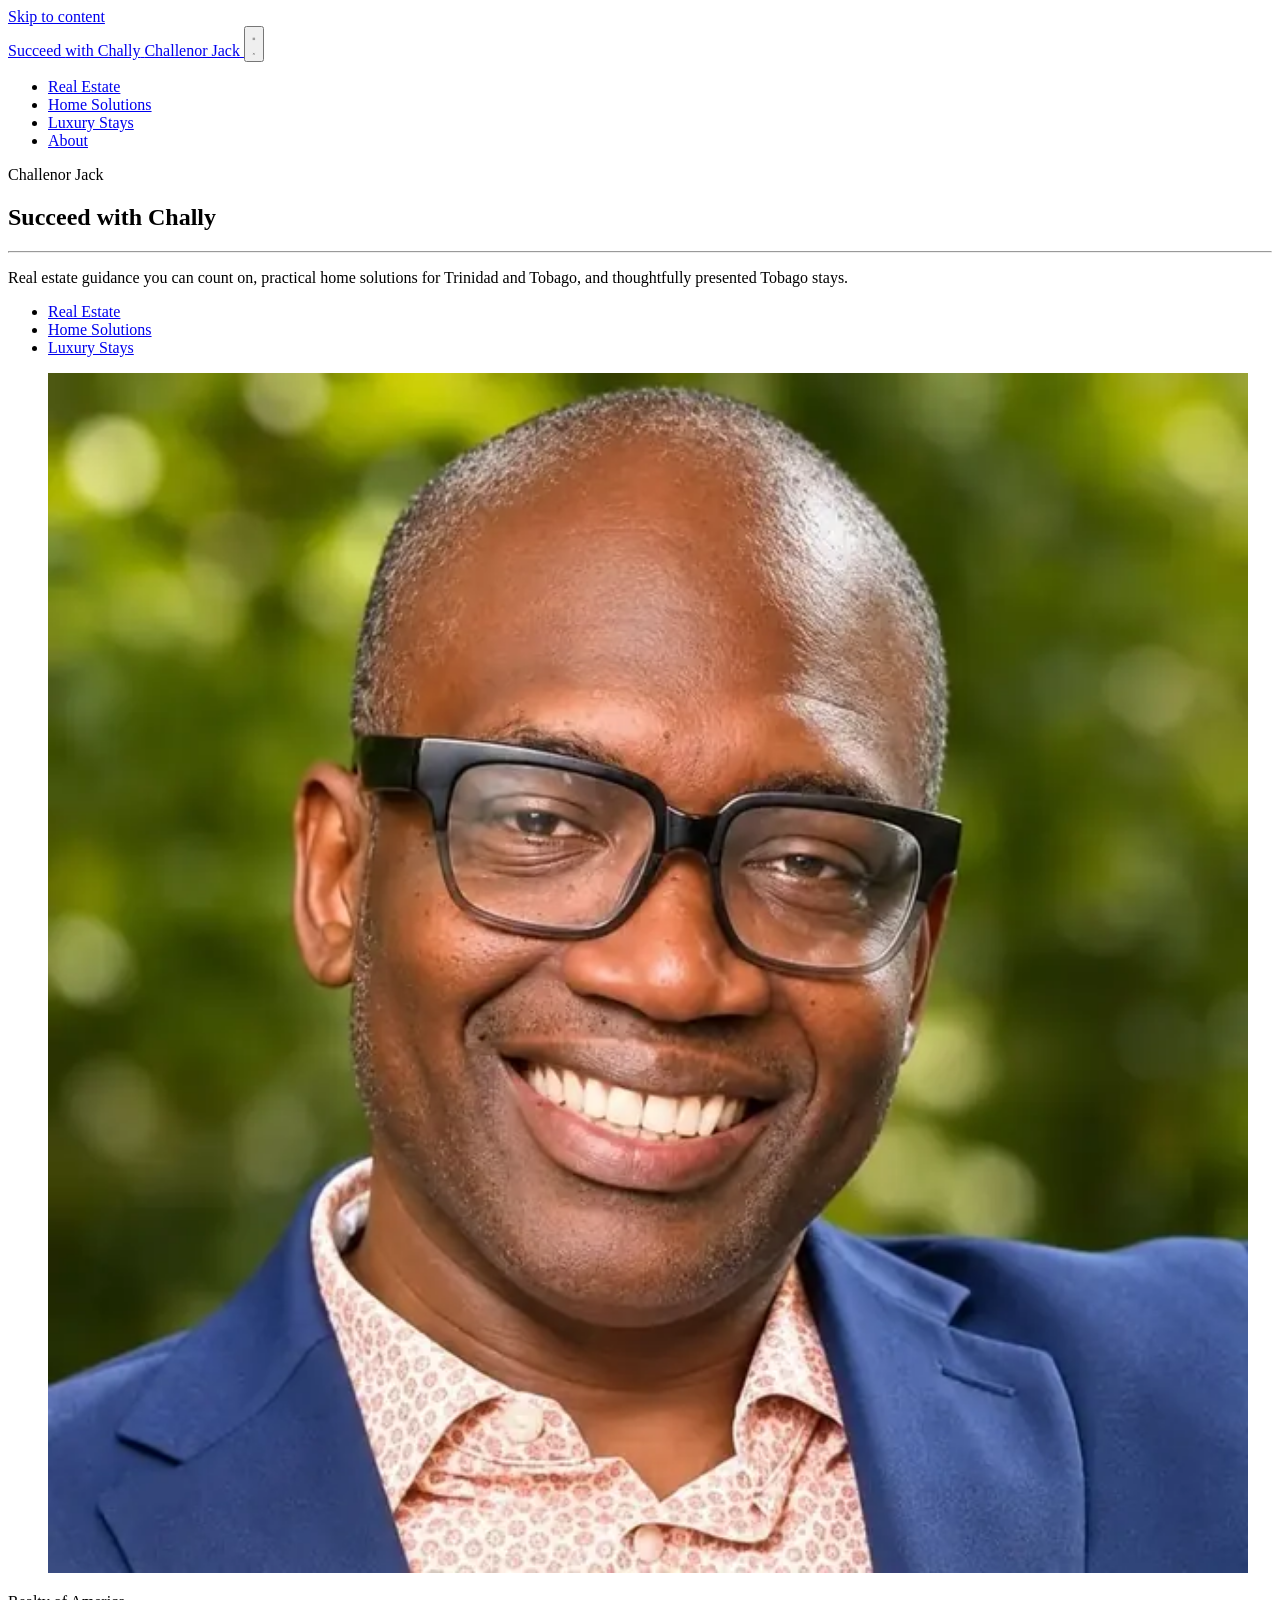
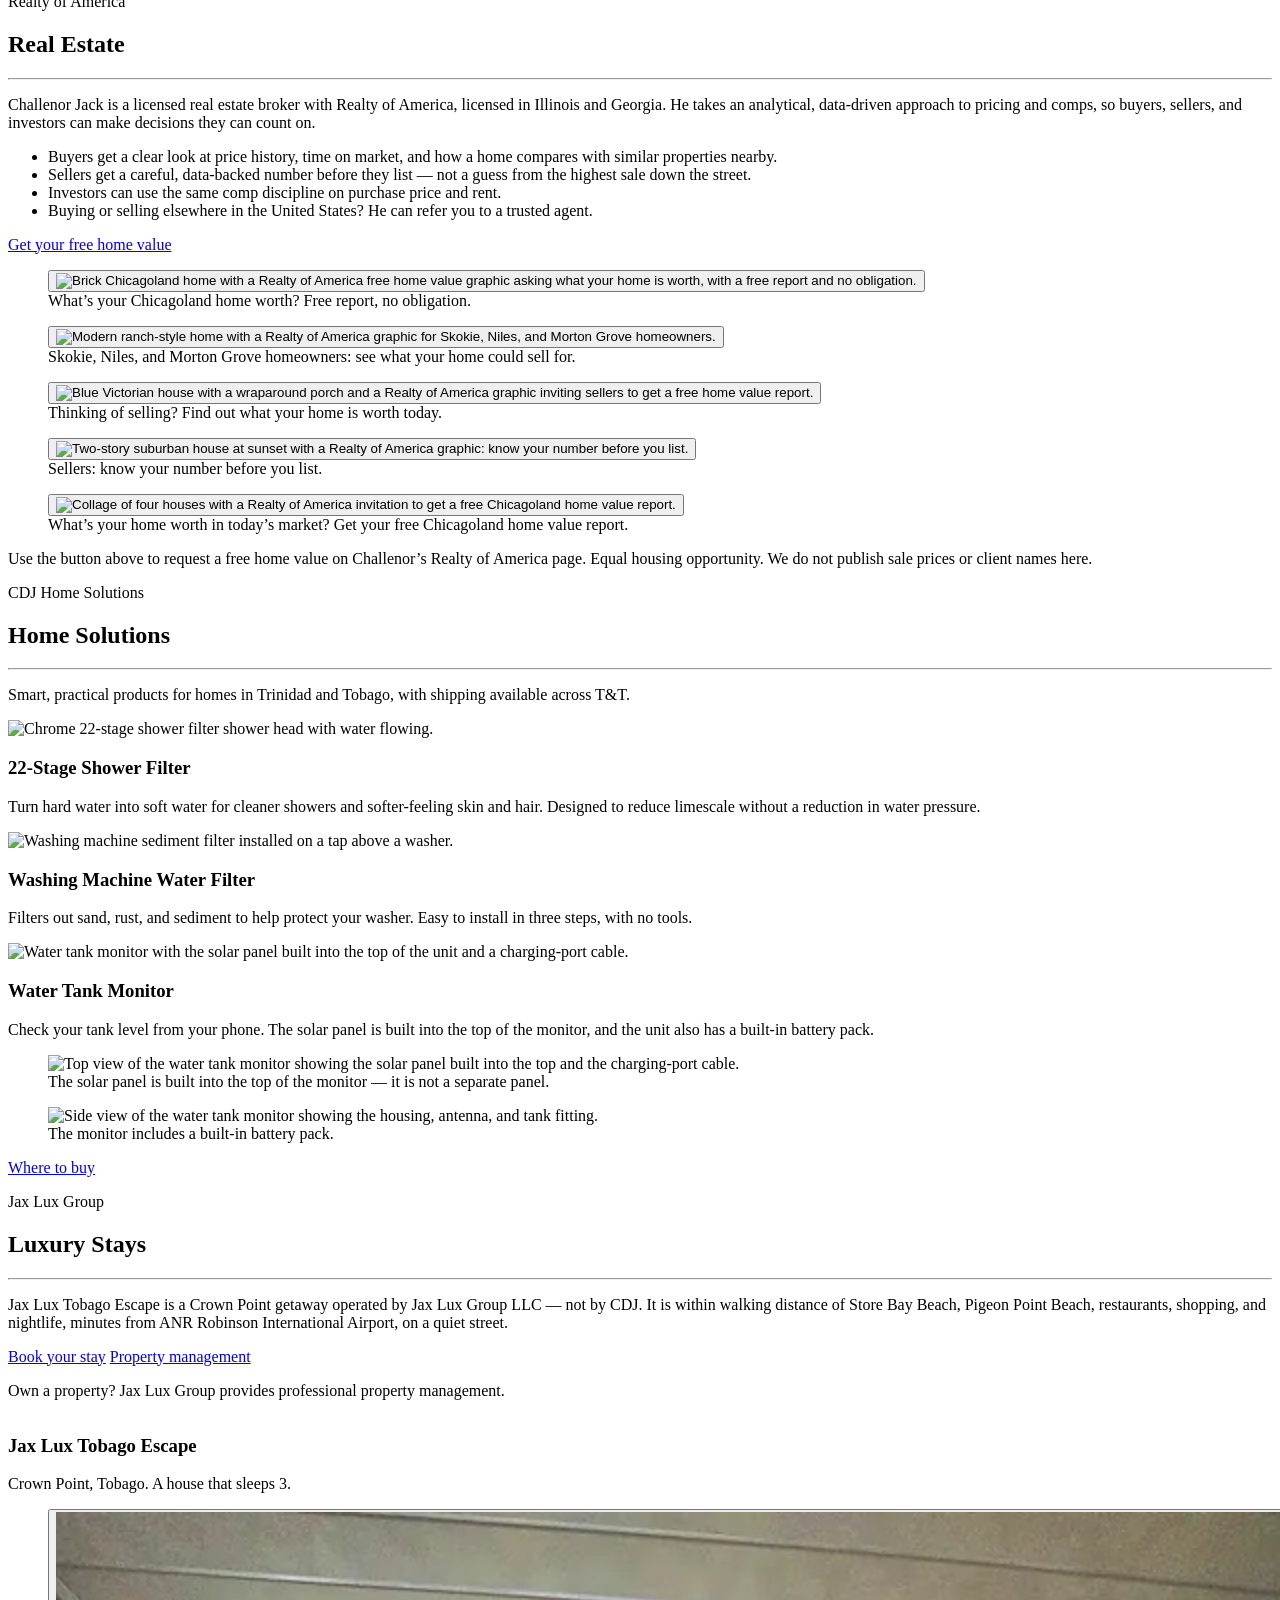
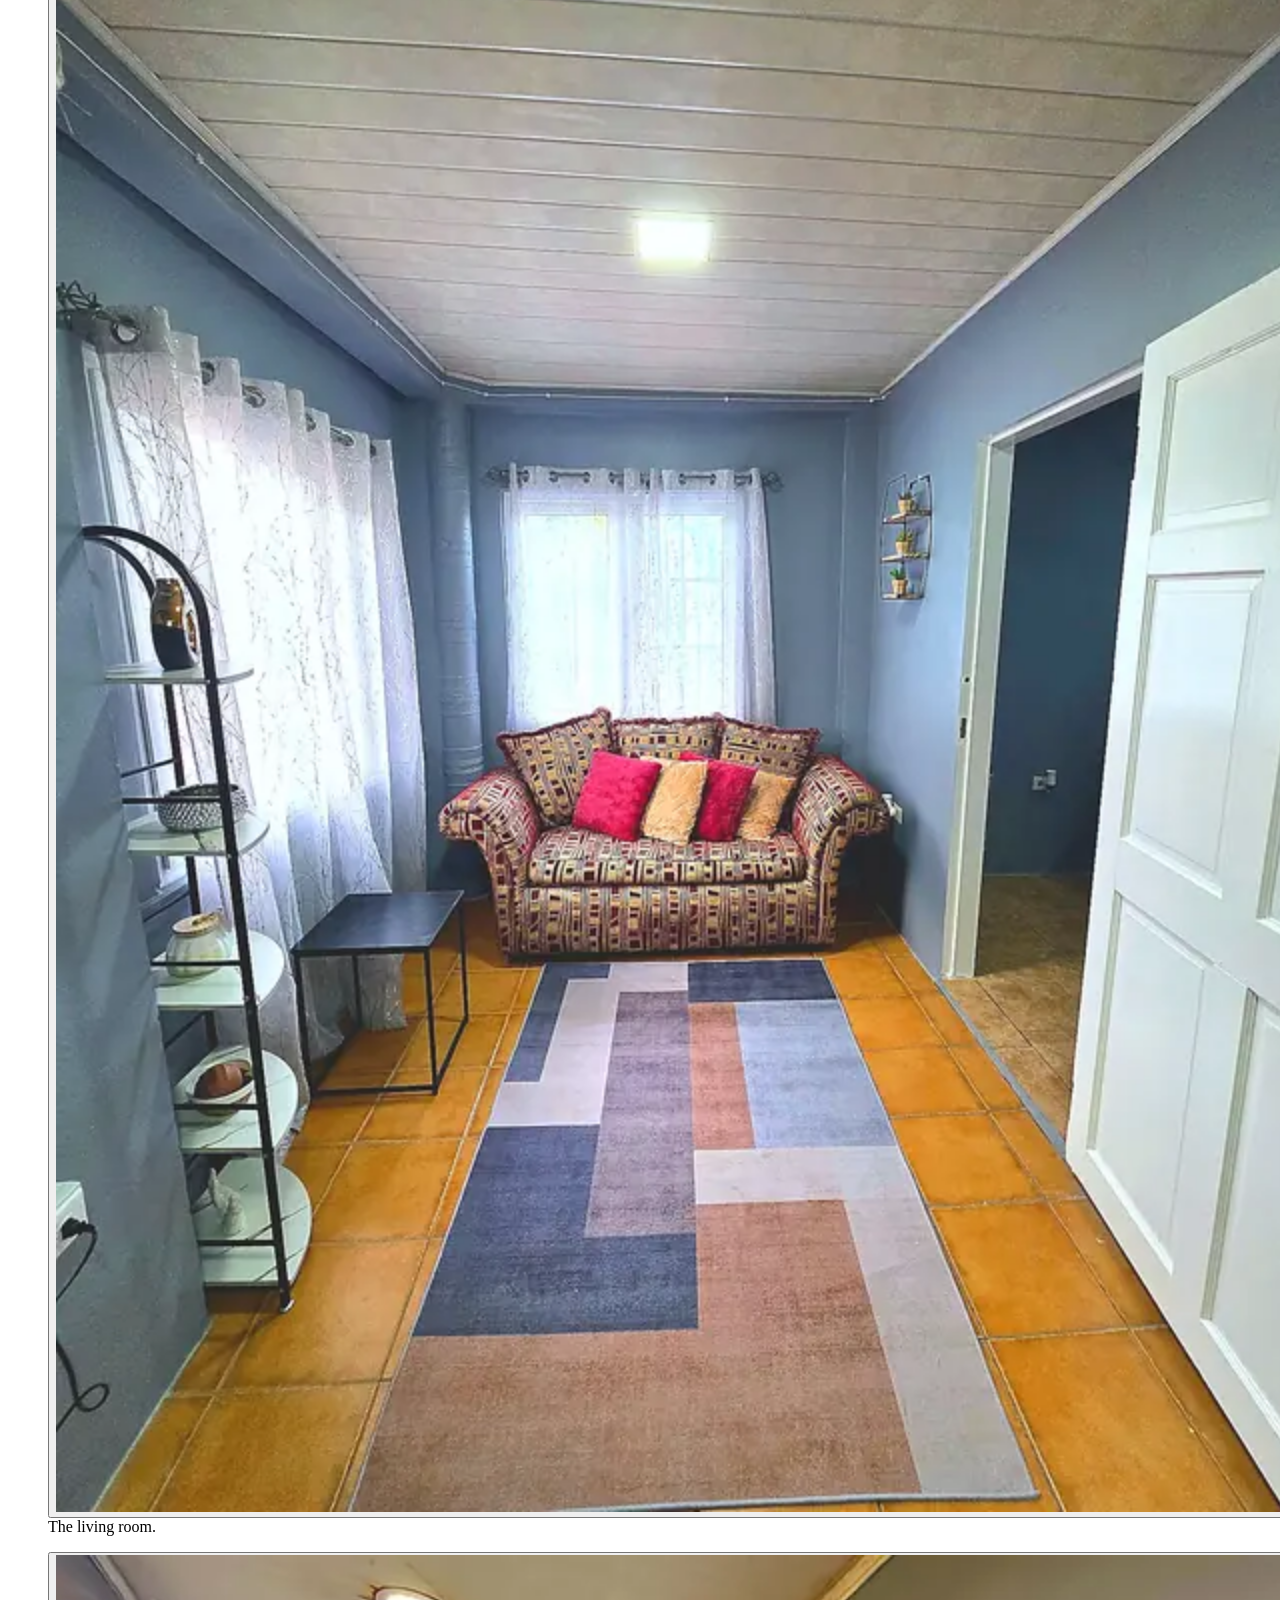
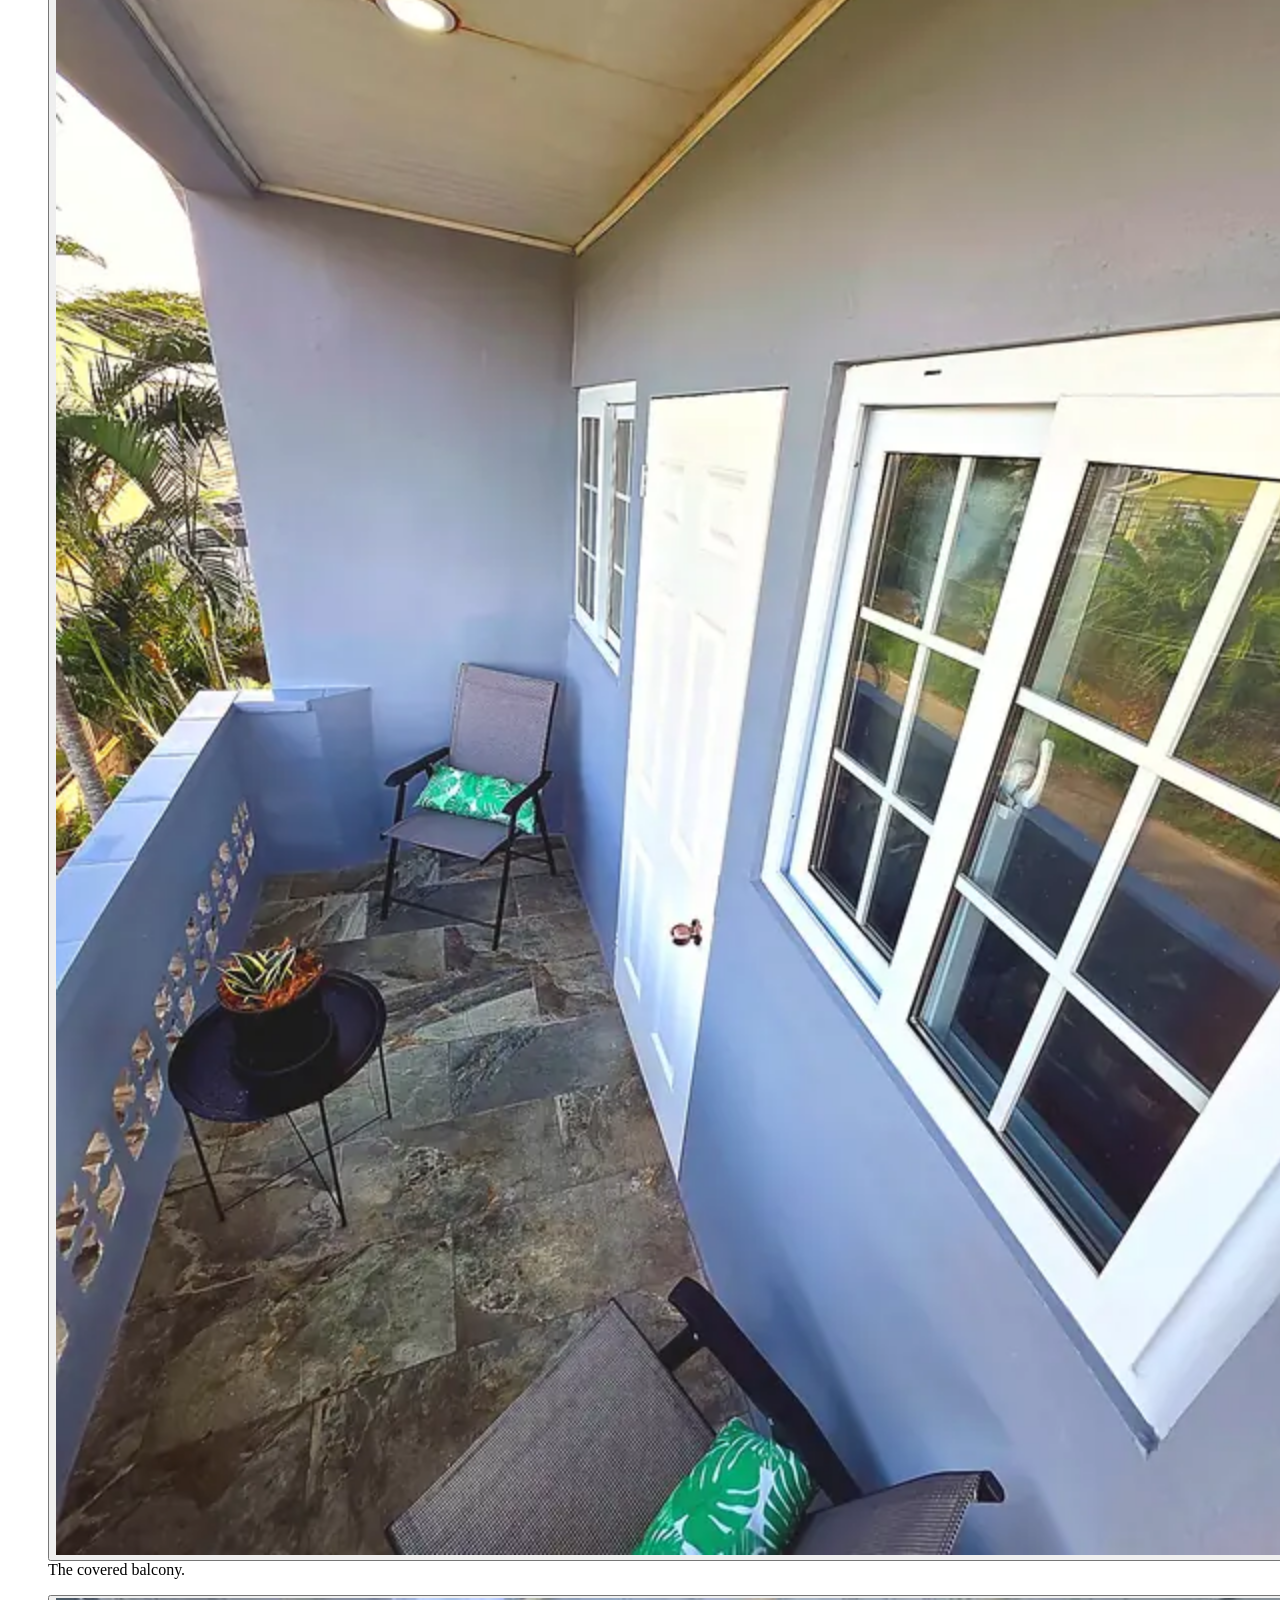
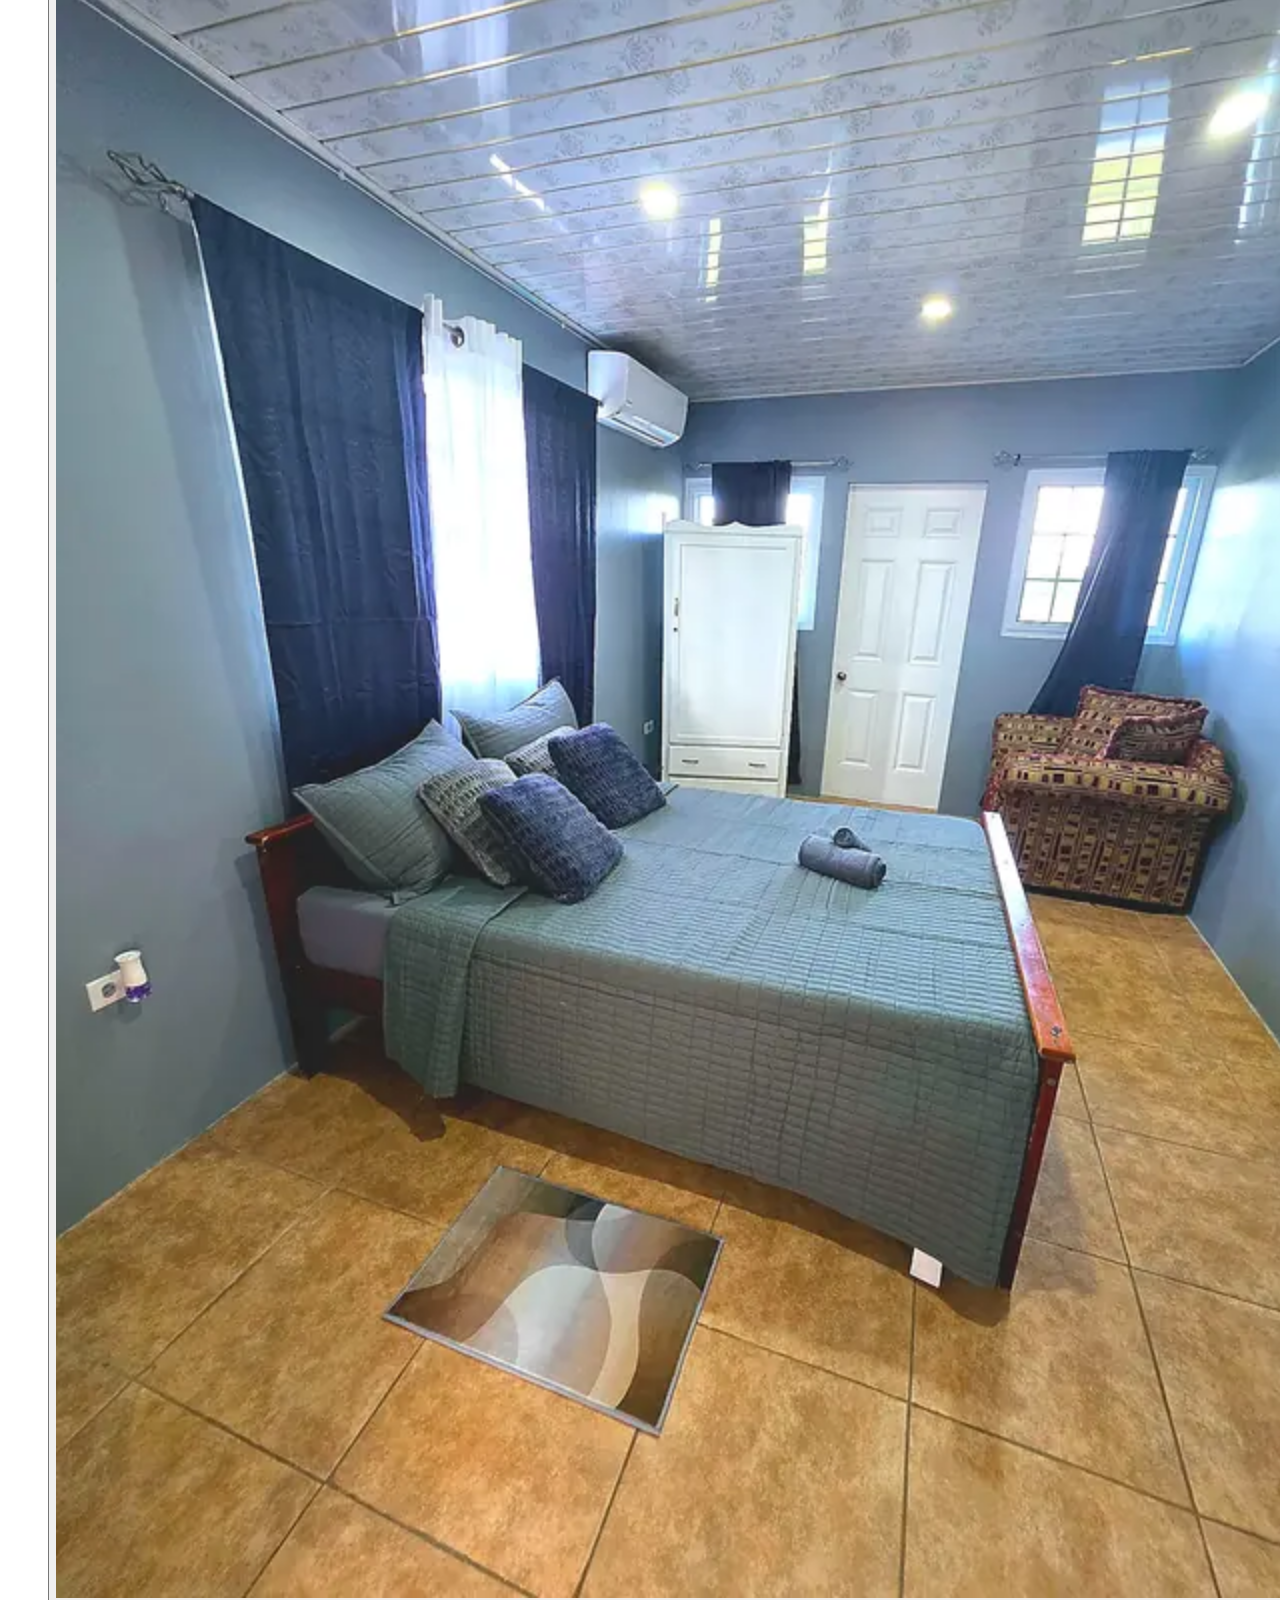
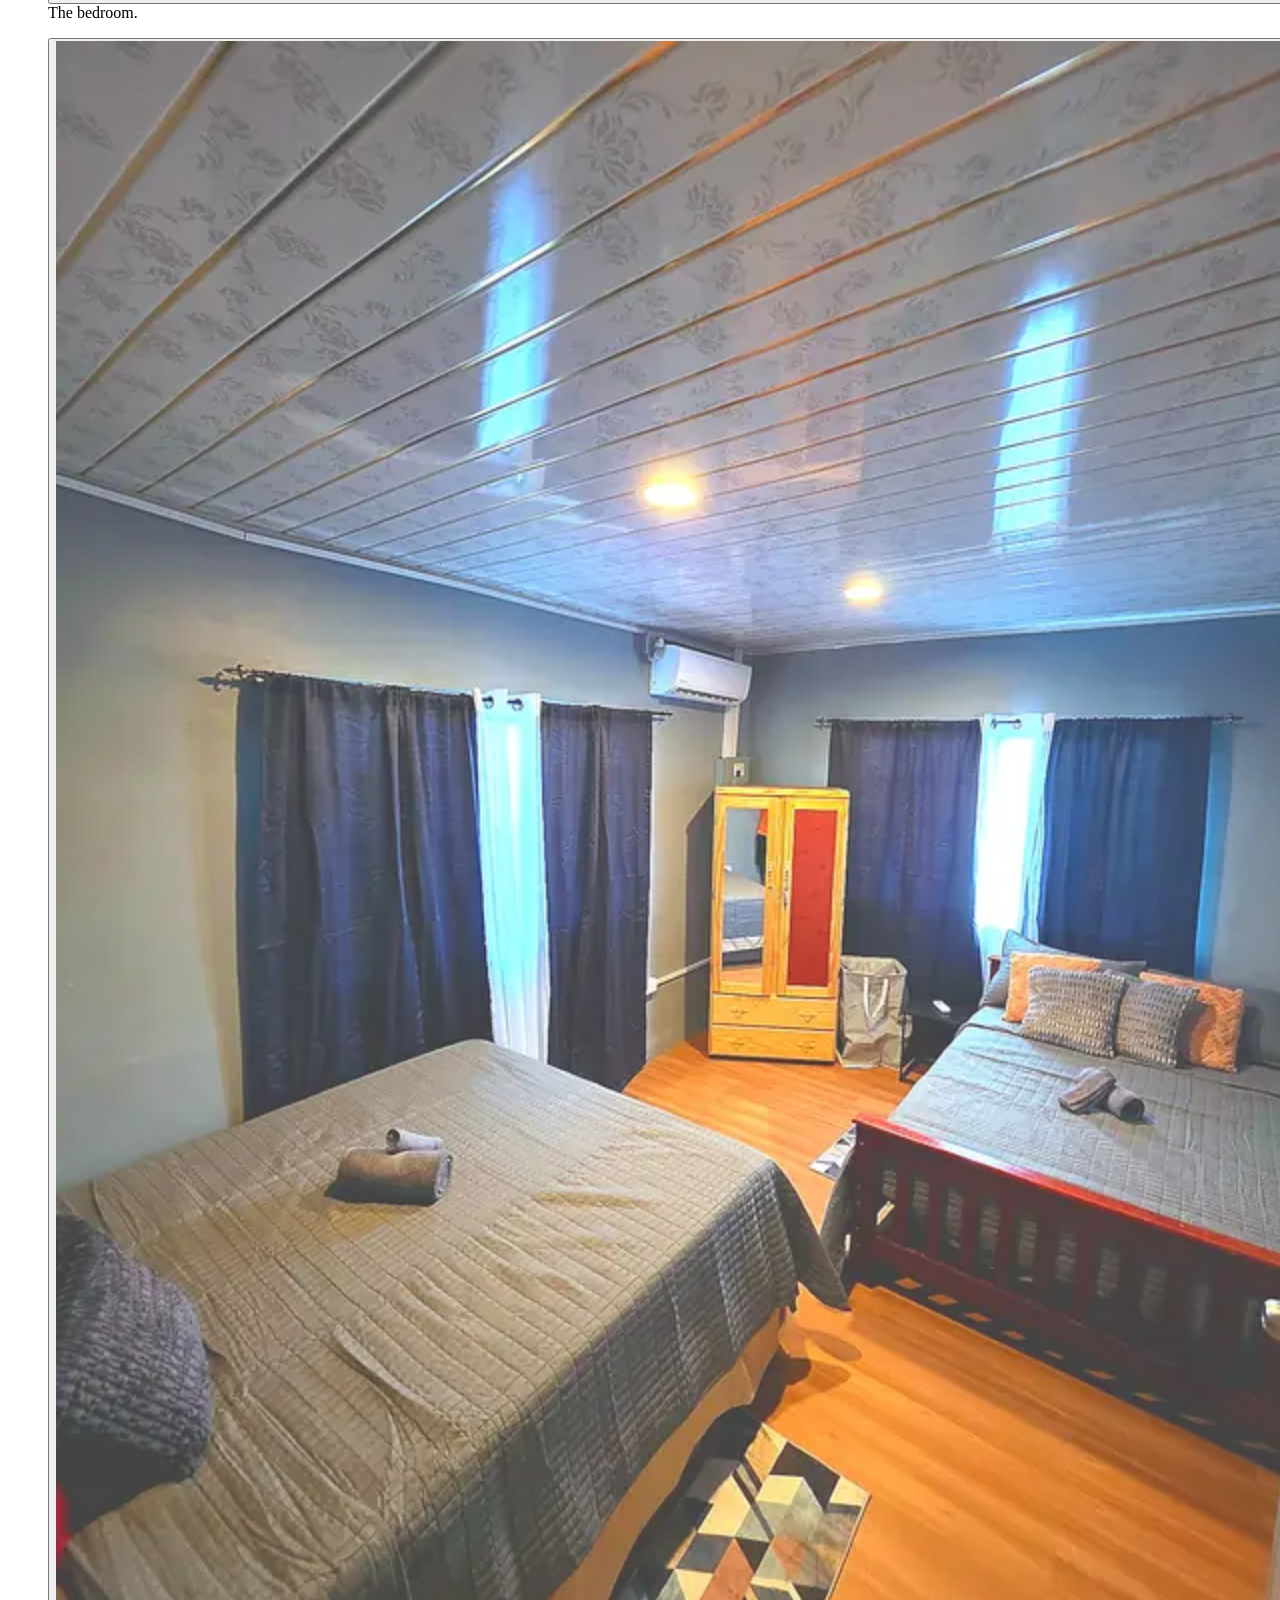
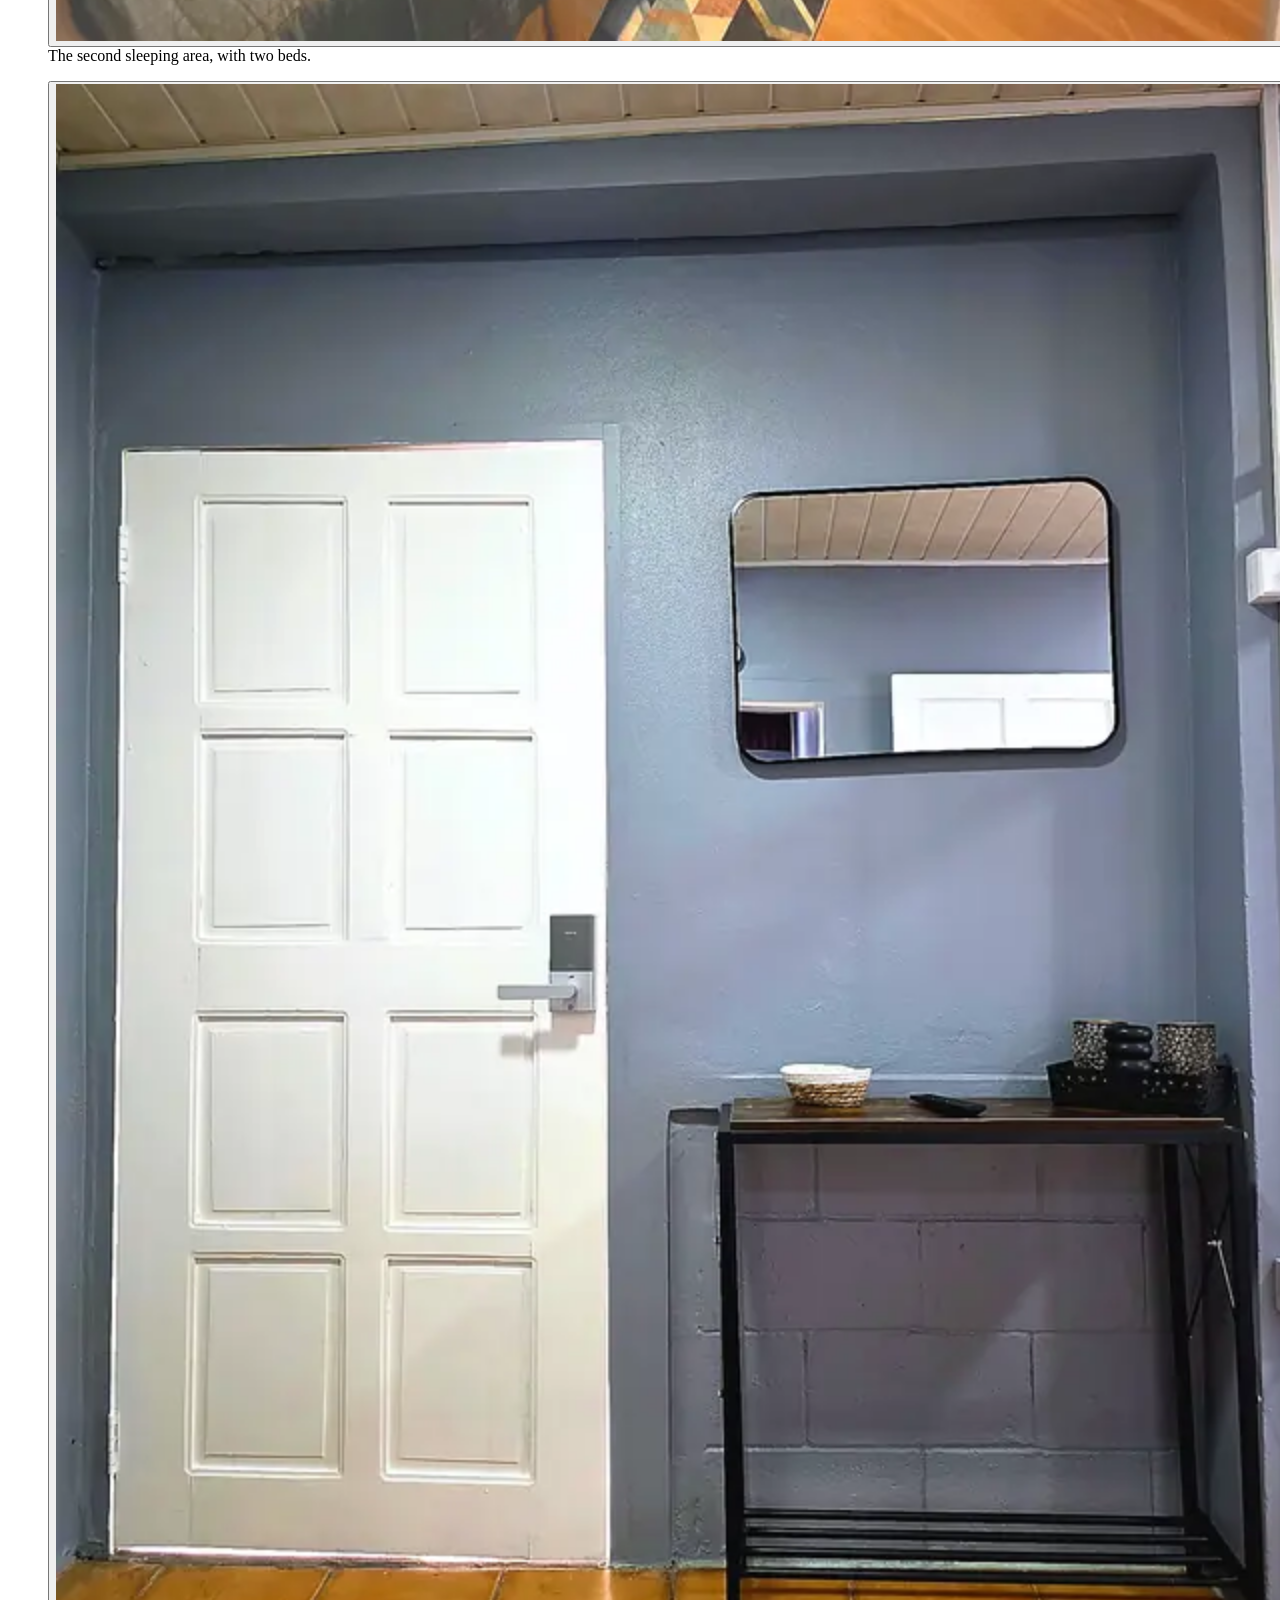
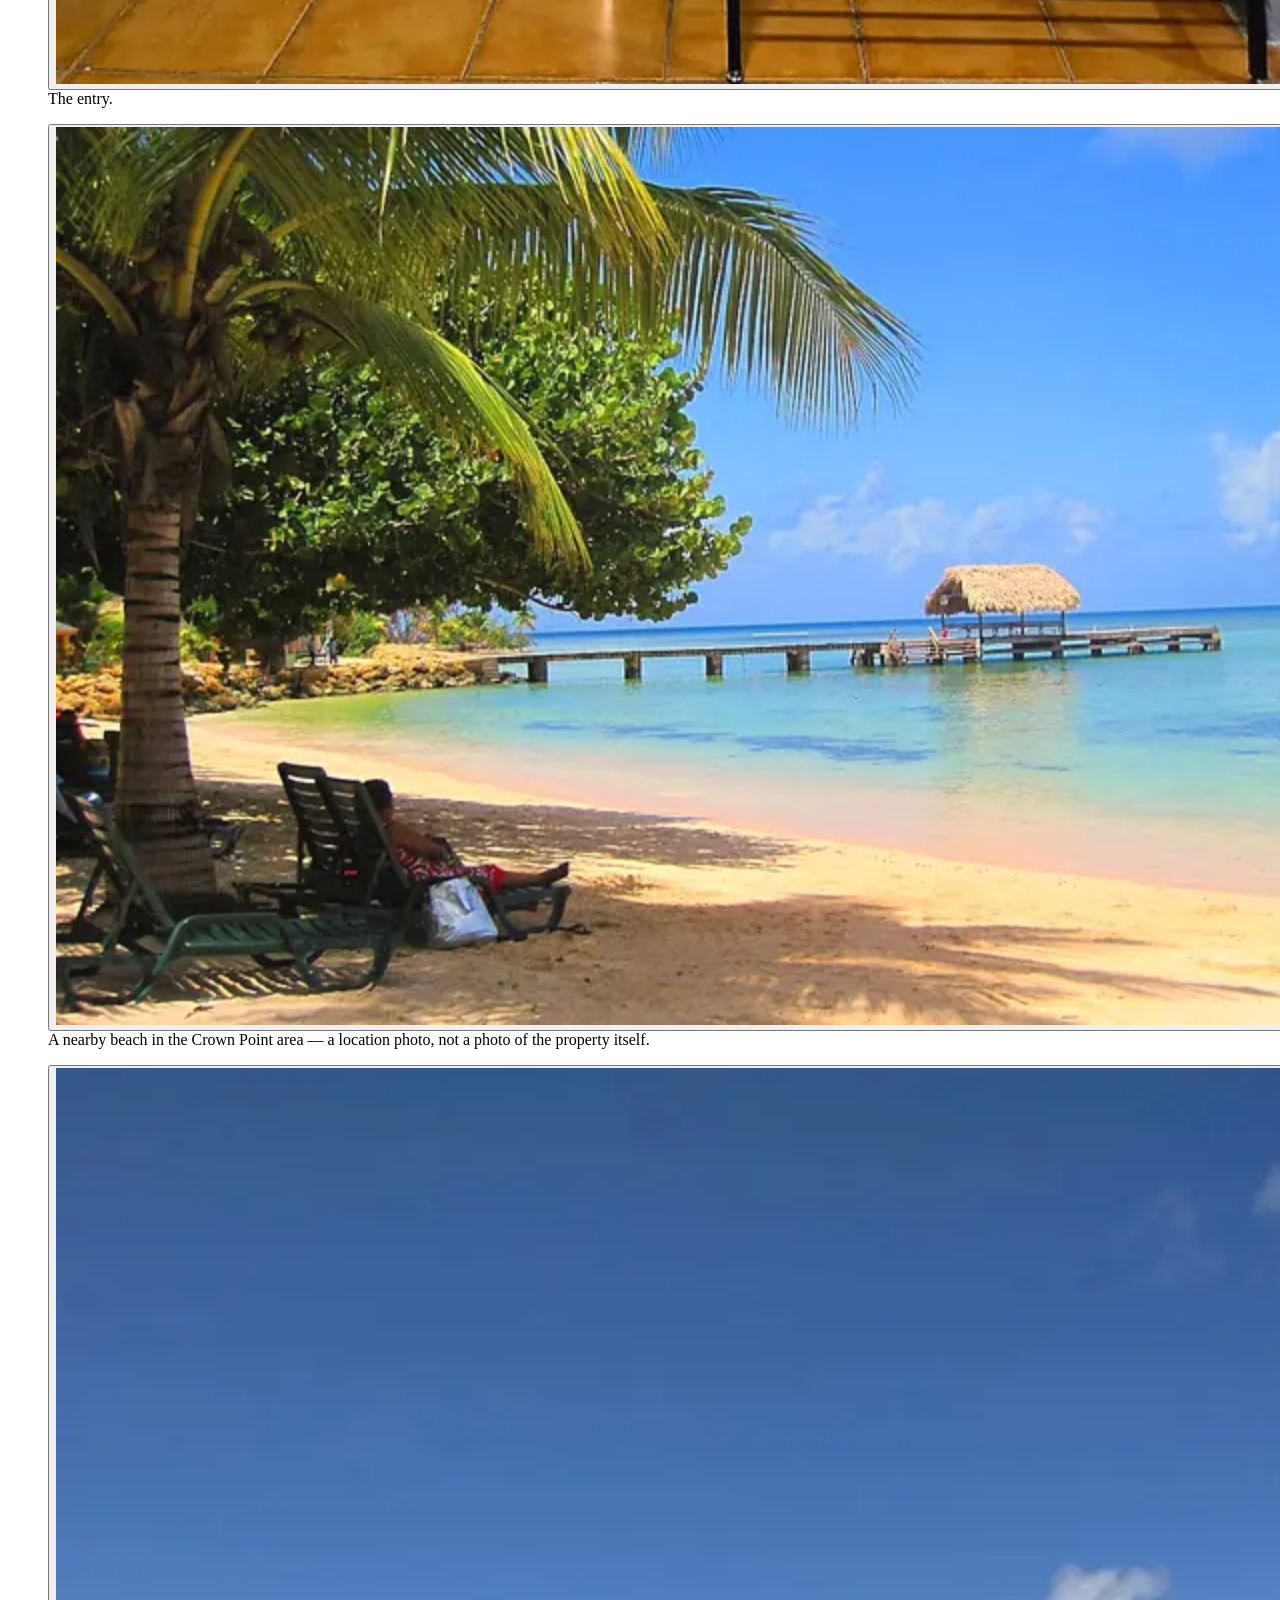
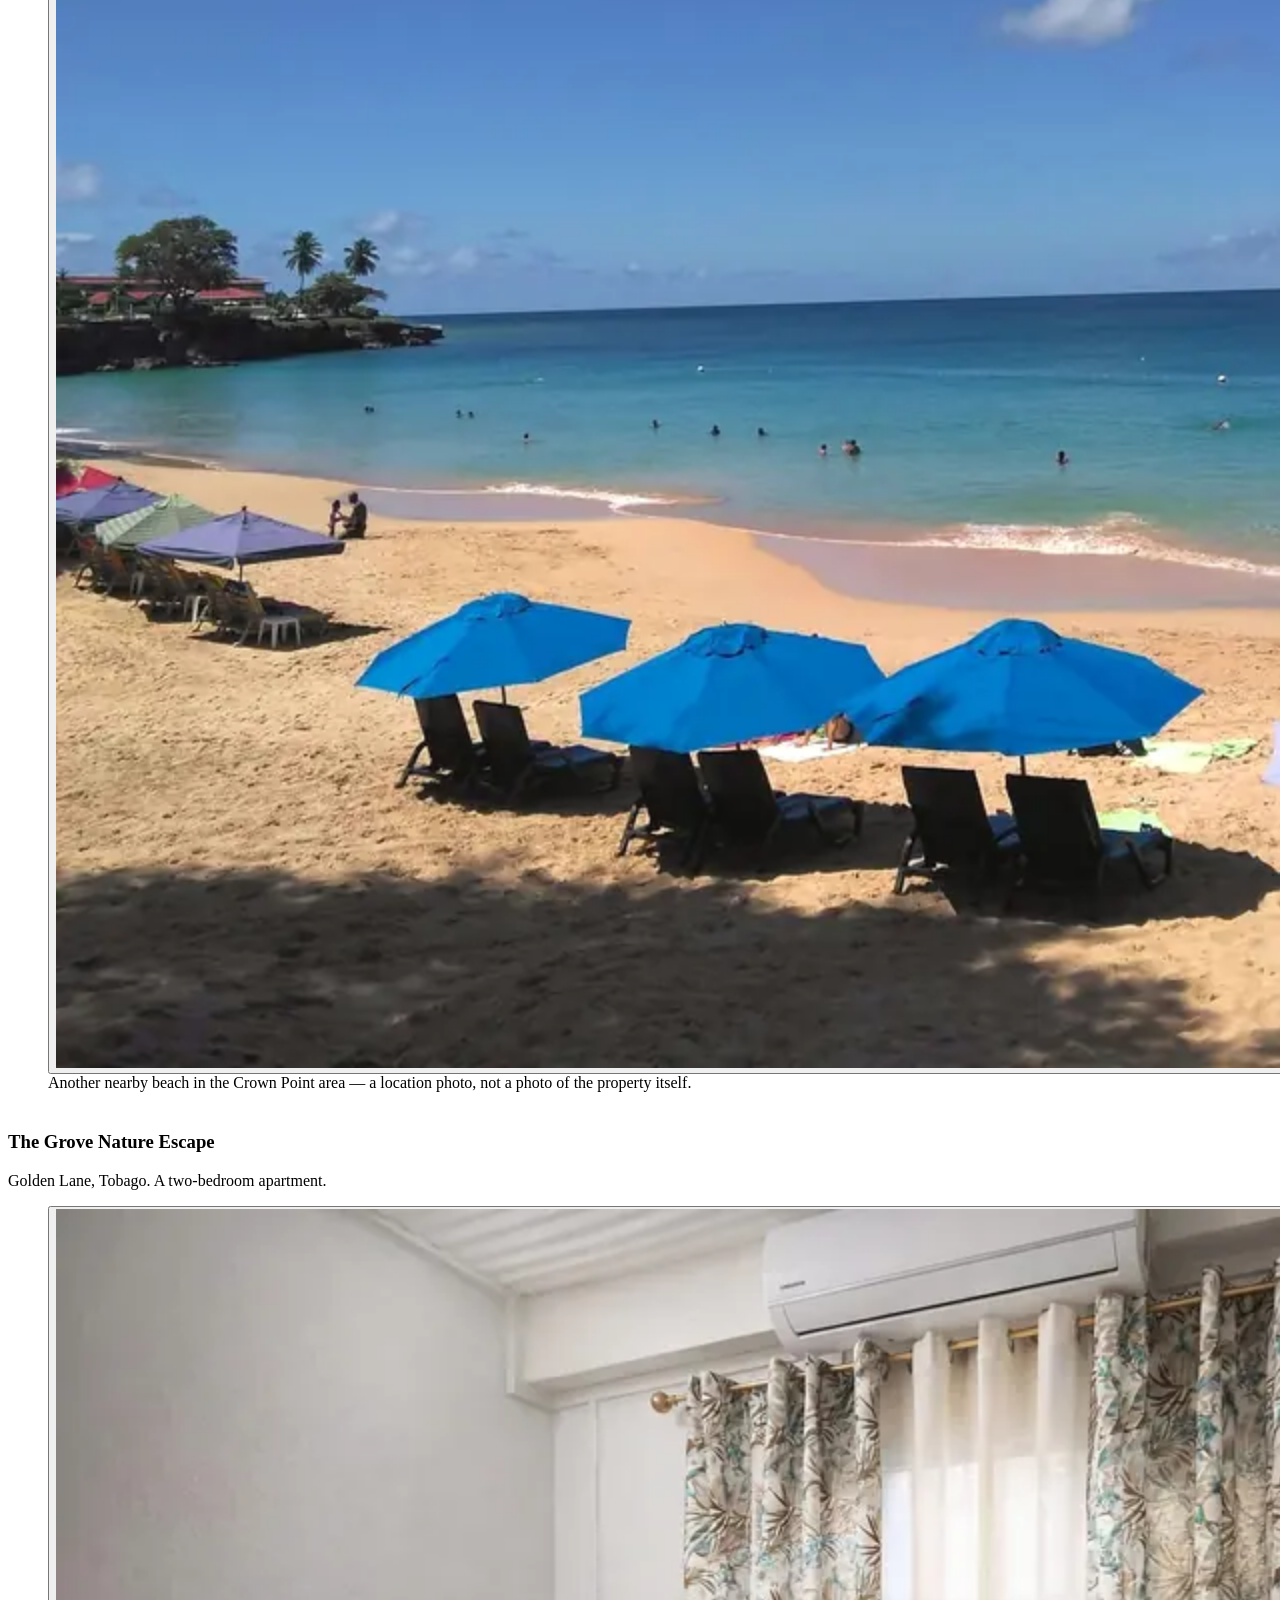
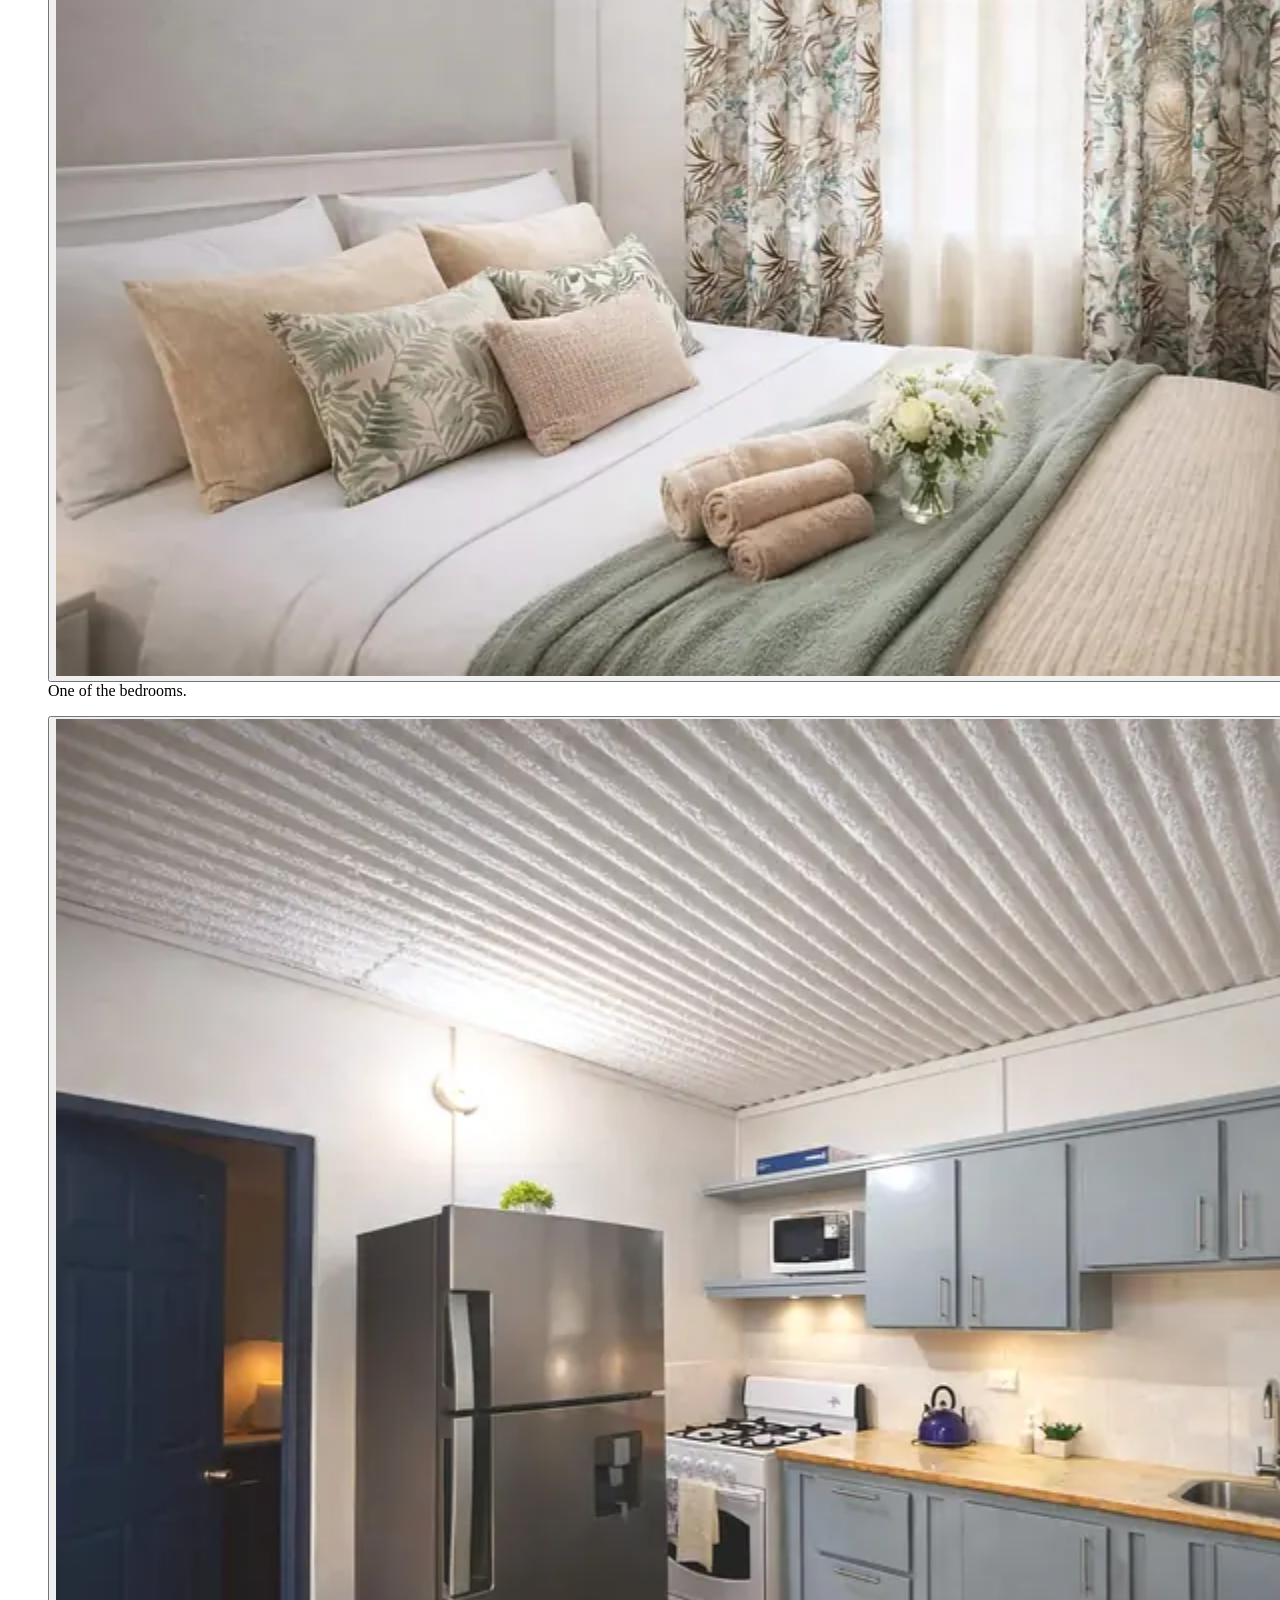
==== index.html @ 90f17922 "Add site files (part 4)" ====
<!DOCTYPE html>
<html lang="en">
<head>
  <meta charset="utf-8">
  <meta name="viewport" content="width=device-width, initial-scale=1">
  <title>Succeed with Chally | Challenor Jack</title>
  <meta name="description" content="Challenor Jack — licensed real estate broker in Illinois and Georgia with Realty of America, CDJ Home Solutions for Trinidad and Tobago, and luxury Tobago stays with Jax Lux Group.">
  <meta name="theme-color" content="#FBF7F0">
  <link rel="canonical" href="https://chally25.github.io/succeedwithchally-site/">
  <link rel="icon" href="favicon.svg" type="image/svg+xml">
  <link rel="icon" href="favicon-32.png" type="image/png" sizes="32x32">
  <link rel="apple-touch-icon" href="apple-touch-icon.png">
  <meta property="og:type" content="website">
  <meta property="og:site_name" content="Succeed with Chally">
  <meta property="og:title" content="Succeed with Chally | Challenor Jack">
  <meta property="og:description" content="Real estate guidance you can count on, practical home solutions for Trinidad and Tobago, and thoughtfully presented Tobago stays.">
  <meta property="og:url" content="https://chally25.github.io/succeedwithchally-site/">
  <meta property="og:image" content="https://chally25.github.io/succeedwithchally-site/og-image.jpg">
  <meta property="og:image:width" content="1200">
  <meta property="og:image:height" content="630">
  <meta name="twitter:card" content="summary_large_image">
  <meta name="twitter:title" content="Succeed with Chally | Challenor Jack">
  <meta name="twitter:description" content="Real estate, home solutions, and luxury stays with Challenor Jack.">
  <meta name="twitter:image" content="https://chally25.github.io/succeedwithchally-site/og-image.jpg">
  <link rel="preconnect" href="https://fonts.googleapis.com">
  <link rel="preconnect" href="https://fonts.gstatic.com" crossorigin>
  <link href="https://fonts.googleapis.com/css2?family=Fraunces:opsz,wght@9..144,500;9..144,600;9..144,700&amp;family=Source+Sans+3:ital,wght@0,400;0,600;0,700;1,400&amp;display=swap" rel="stylesheet">
  <link rel="stylesheet" href="styles.css">
</head>
<body>
  <a class="skip-link" href="#main">Skip to content</a>

  <header class="site-header">
    <div class="header-inner">
      <a class="logo" href="#top">
        <span class="logo-mark">Succeed <span>with Chally</span></span>
        <span class="logo-sub">Challenor Jack</span>
      </a>
      <button class="nav-toggle" type="button" aria-controls="site-nav" aria-expanded="false" aria-label="Open menu">
        <svg class="icon-open" viewBox="0 0 24 24" fill="none" stroke="currentColor" stroke-width="2" aria-hidden="true"><path d="M4 7h16M4 12h16M4 17h16"/></svg>
        <svg class="icon-close" viewBox="0 0 24 24" fill="none" stroke="currentColor" stroke-width="2" aria-hidden="true"><path d="M6 6l12 12M18 6L6 18"/></svg>
      </button>
      <nav class="site-nav" id="site-nav" aria-label="Primary">
        <ul>
          <li><a href="#real-estate">Real Estate</a></li>
          <li><a href="#home-solutions">Home Solutions</a></li>
          <li><a href="#luxury-stays">Luxury Stays</a></li>
          <li><a href="#about">About</a></li>
        </ul>
      </nav>
    </div>
  </header>

  <main id="main">
    <section class="hero" id="top">
      <div class="wrap hero-grid">
        <div>
          <p class="hero-kicker">Challenor Jack</p>
          <h1>Succeed with Chally</h1>
          <hr class="gold-rule">
          <p class="lede">Real estate guidance you can count on, practical home solutions for Trinidad and Tobago, and thoughtfully presented Tobago stays.</p>
          <ul class="hero-chips">
            <li><a href="#real-estate">Real Estate</a></li>
            <li><a href="#home-solutions">Home Solutions</a></li>
            <li><a href="#luxury-stays">Luxury Stays</a></li>
          </ul>
        </div>
        <figure class="hero-photo">
          <picture>
              <source type="image/webp" srcset="headshot-640.webp 640w, headshot.webp 1200w" sizes="(max-width: 799px) 80vw, 28rem">
              <img src="headshot-640.jpg" srcset="headshot-640.jpg 640w, headshot.jpg 1200w" sizes="(max-width: 799px) 80vw, 28rem" alt="Portrait of Challenor Jack, smiling outdoors in a blue blazer and glasses." width="1200" height="1200" loading="eager" fetchpriority="high" decoding="async">
            </picture>
        </figure>
      </div>
    </section>

    <section class="section section-alt" id="real-estate" aria-labelledby="re-title">
      <div class="wrap">
        <p class="eyebrow">Realty of America</p>
        <h2 id="re-title">Real Estate</h2>
        <hr class="gold-rule">
        <p class="lede">Challenor Jack is a licensed real estate broker with Realty of America, licensed in Illinois and Georgia. He takes an analytical, data-driven approach to pricing and comps, so buyers, sellers, and investors can make decisions they can count on.</p>
        <ul class="plain-list">
          <li>Buyers get a clear look at price history, time on market, and how a home compares with similar properties nearby.</li>
          <li>Sellers get a careful, data-backed number before they list — not a guess from the highest sale down the street.</li>
          <li>Investors can use the same comp discipline on purchase price and rent.</li>
          <li>Buying or selling elsewhere in the United States? He can refer you to a trusted agent.</li>
        </ul>
        <div class="cta-row">
          <a class="btn btn-primary" href="https://agent.realtyofamerica.com/website/challenor-jack" target="_blank" rel="noopener noreferrer">Get your free home value</a>
        </div>

        <div class="gallery gallery-seller" aria-label="Seller and home-value graphics">
        <figure>
          <button type="button" data-full="sellers-chicagoland.jpg" data-alt="Brick Chicagoland home with a Realty of America free home value graphic asking what your home is worth, with a free report and no obligation." data-caption="What’s your Chicagoland home worth? Free report, no obligation.">
            <picture>
              <source type="image/webp" srcset="sellers-chicagoland-800.webp 800w, sellers-chicagoland.webp 1080w" sizes="(max-width: 799px) 92vw, (max-width: 1099px) 30vw, 22vw">
              <img src="sellers-chicagoland-800.jpg" srcset="sellers-chicagoland-800.jpg 800w, sellers-chicagoland.jpg 1080w" sizes="(max-width: 799px) 92vw, (max-width: 1099px) 30vw, 22vw" alt="Brick Chicagoland home with a Realty of America free home value graphic asking what your home is worth, with a free report and no obligation." width="1080" height="1080" loading="lazy" decoding="async">
            </picture>
          </button>
          <figcaption>What’s your Chicagoland home worth? Free report, no obligation.</figcaption>
        </figure>
        <figure>
          <button type="button" data-full="sellers-skokie-niles-morton-grove.jpg" data-alt="Modern ranch-style home with a Realty of America graphic for Skokie, Niles, and Morton Grove homeowners." data-caption="Skokie, Niles, and Morton Grove homeowners: see what your home could sell for.">
            <picture>
              <source type="image/webp" srcset="sellers-skokie-niles-morton-grove-800.webp 800w, sellers-skokie-niles-morton-grove.webp 1080w" sizes="(max-width: 799px) 92vw, (max-width: 1099px) 30vw, 22vw">
              <img src="sellers-skokie-niles-morton-grove-800.jpg" srcset="sellers-skokie-niles-morton-grove-800.jpg 800w, sellers-skokie-niles-morton-grove.jpg 1080w" sizes="(max-width: 799px) 92vw, (max-width: 1099px) 30vw, 22vw" alt="Modern ranch-style home with a Realty of America graphic for Skokie, Niles, and Morton Grove homeowners." width="1080" height="1080" loading="lazy" decoding="async">
            </picture>
          </button>
          <figcaption>Skokie, Niles, and Morton Grove homeowners: see what your home could sell for.</figcaption>
        </figure>
        <figure>
          <button type="button" data-full="sellers-victorian.jpg" data-alt="Blue Victorian house with a wraparound porch and a Realty of America graphic inviting sellers to get a free home value report." data-caption="Thinking of selling? Find out what your home is worth today.">
            <picture>
              <source type="image/webp" srcset="sellers-victorian-800.webp 800w, sellers-victorian.webp 1080w" sizes="(max-width: 799px) 92vw, (max-width: 1099px) 30vw, 22vw">
              <img src="sellers-victorian-800.jpg" srcset="sellers-victorian-800.jpg 800w, sellers-victorian.jpg 1080w" sizes="(max-width: 799px) 92vw, (max-width: 1099px) 30vw, 22vw" alt="Blue Victorian house with a wraparound porch and a Realty of America graphic inviting sellers to get a free home value report." width="1080" height="1080" loading="lazy" decoding="async">
            </picture>
          </button>
          <figcaption>Thinking of selling? Find out what your home is worth today.</figcaption>
        </figure>
        <figure>
          <button type="button" data-full="sellers-know-your-number.jpg" data-alt="Two-story suburban house at sunset with a Realty of America graphic: know your number before you list." data-caption="Sellers: know your number before you list.">
            <picture>
              <source type="image/webp" srcset="sellers-know-your-number-800.webp 800w, sellers-know-your-number.webp 1080w" sizes="(max-width: 799px) 92vw, (max-width: 1099px) 30vw, 22vw">
              <img src="sellers-know-your-number-800.jpg" srcset="sellers-know-your-number-800.jpg 800w, sellers-know-your-number.jpg 1080w" sizes="(max-width: 799px) 92vw, (max-width: 1099px) 30vw, 22vw" alt="Two-story suburban house at sunset with a Realty of America graphic: know your number before you list." width="1080" height="1080" loading="lazy" decoding="async">
            </picture>
          </button>
          <figcaption>Sellers: know your number before you list.</figcaption>
        </figure>
        <figure class="span-2">
          <button type="button" data-full="sellers-collage.jpg" data-alt="Collage of four houses with a Realty of America invitation to get a free Chicagoland home value report." data-caption="What’s your home worth in today’s market? Get your free Chicagoland home value report.">
            <picture>
              <source type="image/webp" srcset="sellers-collage-800.webp 800w, sellers-collage.webp 1080w" sizes="(max-width: 799px) 92vw, (max-width: 1099px) 30vw, 22vw">
              <img src="sellers-collage-800.jpg" srcset="sellers-collage-800.jpg 800w, sellers-collage.jpg 1080w" sizes="(max-width: 799px) 92vw, (max-width: 1099px) 30vw, 22vw" alt="Collage of four houses with a Realty of America invitation to get a free Chicagoland home value report." width="1080" height="1080" loading="lazy" decoding="async">
            </picture>
          </button>
          <figcaption>What’s your home worth in today’s market? Get your free Chicagoland home value report.</figcaption>
        </figure>
        </div>
        <p class="note">Use the button above to request a free home value on Challenor’s Realty of America page. Equal housing opportunity. We do not publish sale prices or client names here.</p>
      </div>
    </section>

    <section class="section" id="home-solutions" aria-labelledby="hs-title">
      <div class="wrap">
        <p class="eyebrow">CDJ Home Solutions</p>
        <h2 id="hs-title">Home Solutions</h2>
        <hr class="gold-rule">
        <p class="lede">Smart, practical products for homes in Trinidad and Tobago, with shipping available across T&amp;T.</p>

        <div class="product-grid">
          <article class="product-card">
            <picture>
              <source type="image/webp" srcset="shower-filter-800.webp 800w, shower-filter.webp 1080w" sizes="(max-width: 799px) 92vw, 30vw">
              <img src="shower-filter-800.jpg" srcset="shower-filter-800.jpg 800w, shower-filter.jpg 1080w" sizes="(max-width: 799px) 92vw, 30vw" alt="Chrome 22-stage shower filter shower head with water flowing." width="1080" height="1080" loading="lazy" decoding="async">
            </picture>
            <h3>22-Stage Shower Filter</h3>
            <p>Turn hard water into soft water for cleaner showers and softer-feeling skin and hair. Designed to reduce limescale without a reduction in water pressure.</p>
          </article>
          <article class="product-card">
            <picture>
              <source type="image/webp" srcset="washer-filter-800.webp 800w, washer-filter.webp 1080w" sizes="(max-width: 799px) 92vw, 30vw">
              <img src="washer-filter-800.jpg" srcset="washer-filter-800.jpg 800w, washer-filter.jpg 1080w" sizes="(max-width: 799px) 92vw, 30vw" alt="Washing machine sediment filter installed on a tap above a washer." width="1080" height="1080" loading="lazy" decoding="async">
            </picture>
            <h3>Washing Machine Water Filter</h3>
            <p>Filters out sand, rust, and sediment to help protect your washer. Easy to install in three steps, with no tools.</p>
          </article>
          <article class="product-card">
            <picture>
              <source type="image/webp" srcset="monitor-solar-top-800.webp 800w, monitor-solar-top.webp 1080w" sizes="(max-width: 799px) 92vw, 30vw">
              <img src="monitor-solar-top-800.jpg" srcset="monitor-solar-top-800.jpg 800w, monitor-solar-top.jpg 1080w" sizes="(max-width: 799px) 92vw, 30vw" alt="Water tank monitor with the solar panel built into the top of the unit and a charging-port cable." width="1080" height="1080" loading="lazy" decoding="async">
            </picture>
            <h3>Water Tank Monitor</h3>
            <p>Check your tank level from your phone. The solar panel is built into the top of the monitor, and the unit also has a built-in battery pack.</p>
          </article>
        </div>

        <div class="detail-row">
          <figure>
            <picture>
              <source type="image/webp" srcset="monitor-solar-top-800.webp 800w, monitor-solar-top.webp 1080w" sizes="(max-width: 799px) 92vw, 20rem">
              <img src="monitor-solar-top-800.jpg" srcset="monitor-solar-top-800.jpg 800w, monitor-solar-top.jpg 1080w" sizes="(max-width: 799px) 92vw, 20rem" alt="Top view of the water tank monitor showing the solar panel built into the top and the charging-port cable." width="1080" height="1080" loading="lazy" decoding="async">
            </picture>
            <figcaption>The solar panel is built into the top of the monitor — it is not a separate panel.</figcaption>
          </figure>
          <figure>
            <picture>
              <source type="image/webp" srcset="monitor-battery-800.webp 800w, monitor-battery.webp 1080w" sizes="(max-width: 799px) 92vw, 20rem">
              <img src="monitor-battery-800.jpg" srcset="monitor-battery-800.jpg 800w, monitor-battery.jpg 1080w" sizes="(max-width: 799px) 92vw, 20rem" alt="Side view of the water tank monitor showing the housing, antenna, and tank fitting." width="1080" height="1080" loading="lazy" decoding="async">
            </picture>
            <figcaption>The monitor includes a built-in battery pack.</figcaption>
          </figure>
        </div>

        <div class="cta-row">
          <a class="btn btn-primary" href="https://cdj-water-tank-where-to-buy.deed.page/" target="_blank" rel="noopener noreferrer">Where to buy</a>
        </div>
      </div>
    </section>

    <section class="section section-alt" id="luxury-stays" aria-labelledby="lux-title">
      <div class="wrap">
        <p class="eyebrow">Jax Lux Group</p>
        <h2 id="lux-title">Luxury Stays</h2>
        <hr class="gold-rule">
        <p class="lede">Jax Lux Tobago Escape is a Crown Point getaway operated by Jax Lux Group LLC — not by CDJ. It is within walking distance of Store Bay Beach, Pigeon Point Beach, restaurants, shopping, and nightlife, minutes from ANR Robinson International Airport, on a quiet street.</p>
        <div class="cta-row">
          <a class="btn btn-primary" href="https://airbnb.com/h/7o85606698" target="_blank" rel="noopener noreferrer">Book your stay</a>
          <a class="btn btn-ghost" href="https://jaxluxgroup.com" target="_blank" rel="noopener noreferrer">Property management</a>
        </div>
        <p class="note" style="margin-top:1rem;">Own a property? Jax Lux Group provides professional property management.</p>

        <h3 style="margin-top:2.2rem;">Jax Lux Tobago Escape</h3>
        <p class="muted">Crown Point, Tobago. A house that sleeps 3.</p>
        <div class="gallery gallery-luxury" aria-label="Photos of Jax Lux Tobago Escape">
        <figure>
          <button type="button" data-full="escape-living.jpg" data-alt="Living room at Jax Lux Tobago Escape with a patterned sofa, terracotta tile, and sheer curtains." data-caption="The living room.">
            <picture>
              <source type="image/webp" srcset="escape-living-800.webp 800w, escape-living.webp 1280w" sizes="(max-width: 799px) 46vw, 30vw">
              <img src="escape-living-800.jpg" srcset="escape-living-800.jpg 800w, escape-living.jpg 1280w" sizes="(max-width: 799px) 46vw, 30vw" alt="Living room at Jax Lux Tobago Escape with a patterned sofa, terracotta tile, and sheer curtains." width="1280" height="1600" loading="lazy" decoding="async">
            </picture>
          </button>
          <figcaption>The living room.</figcaption>
        </figure>
        <figure>
          <button type="button" data-full="escape-balcony.jpg" data-alt="Covered balcony at Jax Lux Tobago Escape with two chairs, tropical-leaf cushions, and a small table." data-caption="The covered balcony.">
            <picture>
              <source type="image/webp" srcset="escape-balcony-800.webp 800w, escape-balcony.webp 1280w" sizes="(max-width: 799px) 46vw, 30vw">
              <img src="escape-balcony-800.jpg" srcset="escape-balcony-800.jpg 800w, escape-balcony.jpg 1280w" sizes="(max-width: 799px) 46vw, 30vw" alt="Covered balcony at Jax Lux Tobago Escape with two chairs, tropical-leaf cushions, and a small table." width="1280" height="1600" loading="lazy" decoding="async">
            </picture>
          </button>
          <figcaption>The covered balcony.</figcaption>
        </figure>
        <figure>
          <button type="button" data-full="escape-bedroom.jpg" data-alt="Bedroom at Jax Lux Tobago Escape with a queen bed, navy pillows, and a patterned armchair." data-caption="The bedroom.">
            <picture>
              <source type="image/webp" srcset="escape-bedroom-800.webp 800w, escape-bedroom.webp 1280w" sizes="(max-width: 799px) 46vw, 30vw">
              <img src="escape-bedroom-800.jpg" srcset="escape-bedroom-800.jpg 800w, escape-bedroom.jpg 1280w" sizes="(max-width: 799px) 46vw, 30vw" alt="Bedroom at Jax Lux Tobago Escape with a queen bed, navy pillows, and a patterned armchair." width="1280" height="1600" loading="lazy" decoding="async">
            </picture>
          </button>
          <figcaption>The bedroom.</figcaption>
        </figure>
        <figure>
          <button type="button" data-full="escape-bedroom-two.jpg" data-alt="Bedroom at Jax Lux Tobago Escape with two beds in grey quilts, a wooden wardrobe, and rolled towels." data-caption="The second sleeping area, with two beds.">
            <picture>
              <source type="image/webp" srcset="escape-bedroom-two-800.webp 800w, escape-bedroom-two.webp 1280w" sizes="(max-width: 799px) 46vw, 30vw">
              <img src="escape-bedroom-two-800.jpg" srcset="escape-bedroom-two-800.jpg 800w, escape-bedroom-two.jpg 1280w" sizes="(max-width: 799px) 46vw, 30vw" alt="Bedroom at Jax Lux Tobago Escape with two beds in grey quilts, a wooden wardrobe, and rolled towels." width="1280" height="1600" loading="lazy" decoding="async">
            </picture>
          </button>
          <figcaption>The second sleeping area, with two beds.</figcaption>
        </figure>
        <figure>
          <button type="button" data-full="escape-entry.jpg" data-alt="Entryway at Jax Lux Tobago Escape with a white door, smart lock, terracotta tile, and a wall mirror." data-caption="The entry.">
            <picture>
              <source type="image/webp" srcset="escape-entry-800.webp 800w, escape-entry.webp 1280w" sizes="(max-width: 799px) 46vw, 30vw">
              <img src="escape-entry-800.jpg" srcset="escape-entry-800.jpg 800w, escape-entry.jpg 1280w" sizes="(max-width: 799px) 46vw, 30vw" alt="Entryway at Jax Lux Tobago Escape with a white door, smart lock, terracotta tile, and a wall mirror." width="1280" height="1600" loading="lazy" decoding="async">
            </picture>
          </button>
          <figcaption>The entry.</figcaption>
        </figure>
        <figure class="is-wide">
          <button type="button" data-full="escape-nearby-pier.jpg" data-alt="A nearby Crown Point beach with a thatched-roof pier, a palm tree, and lounge chairs on the sand. This is a location-area photo, not a photo of the property itself." data-caption="A nearby beach in the Crown Point area — a location photo, not a photo of the property itself.">
            <picture>
              <source type="image/webp" srcset="escape-nearby-pier-800.webp 800w, escape-nearby-pier.webp 1600w" sizes="(max-width: 799px) 92vw, 60vw">
              <img src="escape-nearby-pier-800.jpg" srcset="escape-nearby-pier-800.jpg 800w, escape-nearby-pier.jpg 1600w" sizes="(max-width: 799px) 92vw, 60vw" alt="A nearby Crown Point beach with a thatched-roof pier, a palm tree, and lounge chairs on the sand. This is a location-area photo, not a photo of the property itself." width="1600" height="898" loading="lazy" decoding="async">
            </picture>
          </button>
          <figcaption>A nearby beach in the Crown Point area — a location photo, not a photo of the property itself.</figcaption>
        </figure>
        <figure class="is-wide">
          <button type="button" data-full="escape-nearby-beach.jpg" data-alt="A nearby Crown Point beach with blue umbrellas, lounge chairs, and people in the water. This is a location-area photo, not a photo of the property itself." data-caption="Another nearby beach in the Crown Point area — a location photo, not a photo of the property itself.">
            <picture>
              <source type="image/webp" srcset="escape-nearby-beach-800.webp 800w, escape-nearby-beach.webp 1600w" sizes="(max-width: 799px) 92vw, 60vw">
              <img src="escape-nearby-beach-800.jpg" srcset="escape-nearby-beach-800.jpg 800w, escape-nearby-beach.jpg 1600w" sizes="(max-width: 799px) 92vw, 60vw" alt="A nearby Crown Point beach with blue umbrellas, lounge chairs, and people in the water. This is a location-area photo, not a photo of the property itself." width="1600" height="1600" loading="lazy" decoding="async">
            </picture>
          </button>
          <figcaption>Another nearby beach in the Crown Point area — a location photo, not a photo of the property itself.</figcaption>
        </figure>
        </div>

        <h3 style="margin-top:2.4rem;">The Grove Nature Escape</h3>
        <p class="muted">Golden Lane, Tobago. A two-bedroom apartment.</p>
        <div class="gallery gallery-luxury" aria-label="Photos of The Grove Nature Escape">
        <figure>
          <button type="button" data-full="grove-bedroom-2.jpg" data-alt="Hotel-style bedroom at The Grove Nature Escape with white bedding, layered pillows, a sage throw, and tropical-leaf curtains." data-caption="One of the bedrooms.">
            <picture>
              <source type="image/webp" srcset="grove-bedroom-2-800.webp 800w, grove-bedroom-2.webp 1600w" sizes="(max-width: 799px) 46vw, 30vw">
              <img src="grove-bedroom-2-800.jpg" srcset="grove-bedroom-2-800.jpg 800w, grove-bedroom-2.jpg 1600w" sizes="(max-width: 799px) 46vw, 30vw" alt="Hotel-style bedroom at The Grove Nature Escape with white bedding, layered pillows, a sage throw, and tropical-leaf curtains." width="1600" height="1067" loading="lazy" decoding="async">
            </picture>
          </button>
          <figcaption>One of the bedrooms.</figcaption>
        </figure>
        <figure>
          <button type="button" data-full="grove-kitchen.jpg" data-alt="Full kitchen at The Grove Nature Escape with grey cabinets, a stainless refrigerator, and a gas range." data-caption="The full kitchen.">
            <picture>
              <source type="image/webp" srcset="grove-kitchen-800.webp 800w, grove-kitchen.webp 1600w" sizes="(max-width: 799px) 46vw, 30vw">
              <img src="grove-kitchen-800.jpg" srcset="grove-kitchen-800.jpg 800w, grove-kitchen.jpg 1600w" sizes="(max-width: 799px) 46vw, 30vw" alt="Full kitchen at The Grove Nature Escape with grey cabinets, a stainless refrigerator, and a gas range." width="1600" height="1067" loading="lazy" decoding="async">
            </picture>
          </button>
          <figcaption>The full kitchen.</figcaption>
        </figure>
        <figure>
          <button type="button" data-full="grove-dining.jpg" data-alt="Dining nook at The Grove Nature Escape with a round glass table and two beige woven chairs." data-caption="The dining area.">
            <picture>
              <source type="image/webp" srcset="grove-dining-800.webp 800w, grove-dining.webp 1600w" sizes="(max-width: 799px) 46vw, 30vw">
              <img src="grove-dining-800.jpg" srcset="grove-dining-800.jpg 800w, grove-dining.jpg 1600w" sizes="(max-width: 799px) 46vw, 30vw" alt="Dining nook at The Grove Nature Escape with a round glass table and two beige woven chairs." width="1600" height="1067" loading="lazy" decoding="async">
            </picture>
          </button>
          <figcaption>The dining area.</figcaption>
        </figure>
        <figure>
          <button type="button" data-full="grove-bedroom-1.jpg" data-alt="Bedroom at The Grove Nature Escape with a colorful geometric quilt, navy pillows, and a wardrobe." data-caption="The other bedroom.">
            <picture>
              <source type="image/webp" srcset="grove-bedroom-1-800.webp 800w, grove-bedroom-1.webp 1600w" sizes="(max-width: 799px) 46vw, 30vw">
              <img src="grove-bedroom-1-800.jpg" srcset="grove-bedroom-1-800.jpg 800w, grove-bedroom-1.jpg 1600w" sizes="(max-width: 799px) 46vw, 30vw" alt="Bedroom at The Grove Nature Escape with a colorful geometric quilt, navy pillows, and a wardrobe." width="1600" height="1067" loading="lazy" decoding="async">
            </picture>
          </button>
          <figcaption>The other bedroom.</figcaption>
        </figure>
        <figure>
          <button type="button" data-full="grove-bath.jpg" data-alt="Bathroom at The Grove Nature Escape with a frosted sliding-door shower and beige tile." data-caption="The bathroom.">
            <picture>
              <source type="image/webp" srcset="grove-bath-800.webp 800w, grove-bath.webp 1600w" sizes="(max-width: 799px) 46vw, 30vw">
              <img src="grove-bath-800.jpg" srcset="grove-bath-800.jpg 800w, grove-bath.jpg 1600w" sizes="(max-width: 799px) 46vw, 30vw" alt="Bathroom at The Grove Nature Escape with a frosted sliding-door shower and beige tile." width="1600" height="1067" loading="lazy" decoding="async">
            </picture>
          </button>
          <figcaption>The bathroom.</figcaption>
        </figure>
        <figure>
          <button type="button" data-full="grove-exterior.jpg" data-alt="Coral two-story exterior of The Grove Nature Escape with a tiled outdoor staircase and tropical landscaping." data-caption="The exterior, with stairs leading to the apartment.">
            <picture>
              <source type="image/webp" srcset="grove-exterior-800.webp 800w, grove-exterior.webp 1066w" sizes="(max-width: 799px) 46vw, 30vw">
              <img src="grove-exterior-800.jpg" srcset="grove-exterior-800.jpg 800w, grove-exterior.jpg 1066w" sizes="(max-width: 799px) 46vw, 30vw" alt="Coral two-story exterior of The Grove Nature Escape with a tiled outdoor staircase and tropical landscaping." width="1066" height="1600" loading="lazy" decoding="async">
            </picture>
          </button>
          <figcaption>The exterior, with stairs leading to the apartment.</figcaption>
        </figure>
        <figure class="is-wide is-land">
          <button type="button" data-full="grove-garden.jpg" data-alt="Tropical plants around The Grove Nature Escape, including a banana plant and a garden beside the coral house." data-caption="Gardens and plants on the property.">
            <picture>
              <source type="image/webp" srcset="grove-garden-800.webp 800w, grove-garden.webp 1600w" sizes="(max-width: 799px) 46vw, 30vw">
              <img src="grove-garden-800.jpg" srcset="grove-garden-800.jpg 800w, grove-garden.jpg 1600w" sizes="(max-width: 799px) 46vw, 30vw" alt="Tropical plants around The Grove Nature Escape, including a banana plant and a garden beside the coral house." width="1600" height="1200" loading="lazy" decoding="async">
            </picture>
          </button>
          <figcaption>Gardens and plants on the property.</figcaption>
        </figure>
        <figure>
          <button type="button" data-full="grove-greenery.jpg" data-alt="Outdoor greenery beside The Grove Nature Escape, with trees, crotons, and a clear blue sky." data-caption="Outdoor greenery beside the house.">
            <picture>
              <source type="image/webp" srcset="grove-greenery-800.webp 800w, grove-greenery.webp 1280w" sizes="(max-width: 799px) 46vw, 30vw">
              <img src="grove-greenery-800.jpg" srcset="grove-greenery-800.jpg 800w, grove-greenery.jpg 1280w" sizes="(max-width: 799px) 46vw, 30vw" alt="Outdoor greenery beside The Grove Nature Escape, with trees, crotons, and a clear blue sky." width="1280" height="1600" loading="lazy" decoding="async">
            </picture>
          </button>
          <figcaption>Outdoor greenery beside the house.</figcaption>
        </figure>
        </div>
        <div class="cta-row">
          <a class="btn btn-ghost" href="https://www.airbnb.com/h/86874o446o" target="_blank" rel="noopener noreferrer">Book The Grove Nature Escape</a>
        </div>
      </div>
    </section>

    <section class="section" id="about" aria-labelledby="about-title">
      <div class="wrap about-grid">
        <div class="portrait-row">
          <figure class="portrait">
            <picture>
              <source type="image/webp" srcset="headshot-640.webp 640w, headshot.webp 1200w" sizes="(max-width: 799px) 55vw, 20rem">
              <img src="headshot-640.jpg" srcset="headshot-640.jpg 640w, headshot.jpg 1200w" sizes="(max-width: 799px) 55vw, 20rem" alt="Portrait of Challenor Jack, smiling outdoors in a blue blazer and glasses." width="1200" height="1200" loading="lazy" decoding="async">
            </picture>
          </figure>
          <figure class="portrait portrait-tall">
            <picture>
              <source type="image/webp" srcset="about-staircase-720.webp 720w, about-staircase.webp 788w" sizes="(max-width: 799px) 40vw, 16rem">
              <img src="about-staircase-720.jpg" srcset="about-staircase-720.jpg 720w, about-staircase.jpg 788w" sizes="(max-width: 799px) 40vw, 16rem" alt="Challenor Jack standing on a grand staircase in a navy blazer and grey trousers." width="788" height="1400" loading="lazy" decoding="async">
            </picture>
          </figure>
          <figure class="portrait portrait-wide">
            <picture>
              <source type="image/webp" srcset="about-magazine-800.webp 800w, about-magazine.webp 1400w" sizes="(max-width: 799px) 92vw, 34rem">
              <img src="about-magazine-800.jpg" srcset="about-magazine-800.jpg 800w, about-magazine.jpg 1400w" sizes="(max-width: 799px) 92vw, 34rem" alt="Black-and-white portrait of Challenor Jack in a suit and glasses, chin resting on his hand." width="1400" height="805" loading="lazy" decoding="async">
            </picture>
          </figure>
        </div>
        <div>
          <p class="eyebrow">About &amp; Connect</p>
          <h2 id="about-title">Meet Challenor</h2>
          <hr class="gold-rule">
          <div class="prose">
            <p>Challenor Jack is a licensed real estate broker with Realty of America, licensed in Illinois and Georgia. He brings an analytical, data-driven approach to pricing and comps, and works with buyers, sellers, and investors. If you are buying or selling elsewhere in the United States, he can refer you to a trusted agent.</p>
            <p>Through CDJ Home Solutions, he also offers practical products for homes in Trinidad and Tobago, with shipping available across T&amp;T.</p>
            <p>Jax Lux Tobago Escape is operated by Jax Lux Group LLC, not by CDJ.</p>
          </div>
          <div class="cta-row">
            <a class="btn btn-primary" href="https://www.facebook.com/profile.php?id=61596117613628" target="_blank" rel="noopener noreferrer">CDJ Associates on Facebook</a>
            <a class="btn btn-ghost" href="https://agent.realtyofamerica.com/website/challenor-jack" target="_blank" rel="noopener noreferrer">Realty of America page</a>
          </div>
        </div>
      </div>
    </section>
  </main>

  <footer class="site-footer">
    <div class="wrap">
      <div class="footer-grid">
        <div>
          <p class="footer-brand">Succeed with Chally</p>
          <p class="muted" style="color:#C9B8A4;max-width:28rem;margin:0;">Challenor Jack — real estate, home solutions, and luxury stays.</p>
        </div>
        <ul class="footer-nav">
          <li><a href="#real-estate">Real Estate</a></li>
          <li><a href="#home-solutions">Home Solutions</a></li>
          <li><a href="#luxury-stays">Luxury Stays</a></li>
          <li><a href="#about">About</a></li>
          <li><a href="https://www.facebook.com/profile.php?id=61596117613628" target="_blank" rel="noopener noreferrer">CDJ Associates on Facebook</a></li>
        </ul>
      </div>
      <div class="legal">
        <p>We are committed to the Fair Housing Act and equal housing opportunity. We do not discriminate on the basis of race, color, religion, sex, disability, familial status, national origin, or any other protected class.</p>
        <p>Jax Lux Tobago Escape is operated by Jax Lux Group LLC, not by CDJ Home Solutions or CDJ Associates. Real estate services are offered through Realty of America. Challenor Jack is licensed in Illinois and Georgia.</p>
        <p>&copy; 2026 Challenor Jack. All rights reserved.</p>
      </div>
    </div>
  </footer>

  <div class="lightbox" id="lightbox" aria-hidden="true" role="dialog" aria-label="Image preview">
    <button class="lightbox-close" type="button" aria-label="Close image">&times;</button>
    <img alt="">
    <p class="lightbox-caption"></p>
  </div>

  <script src="main.js" defer></script>
</body>
</html>
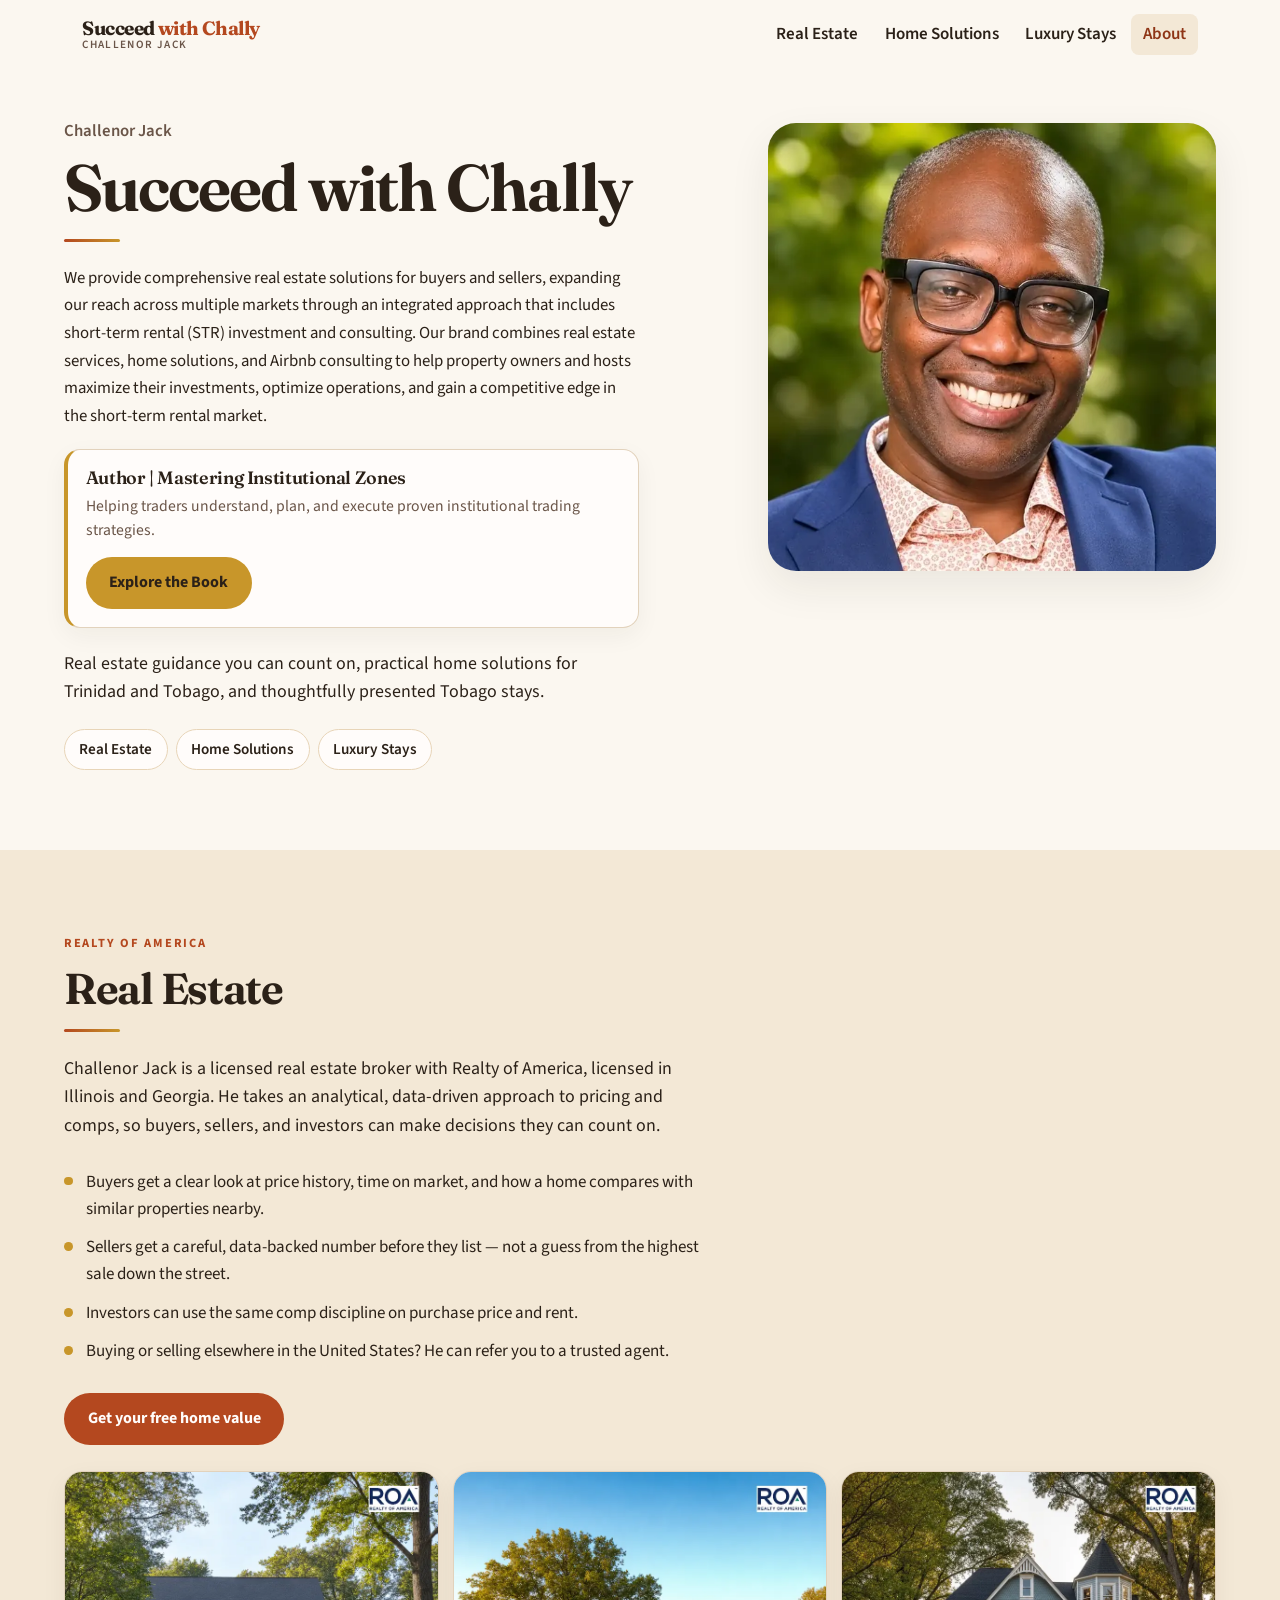
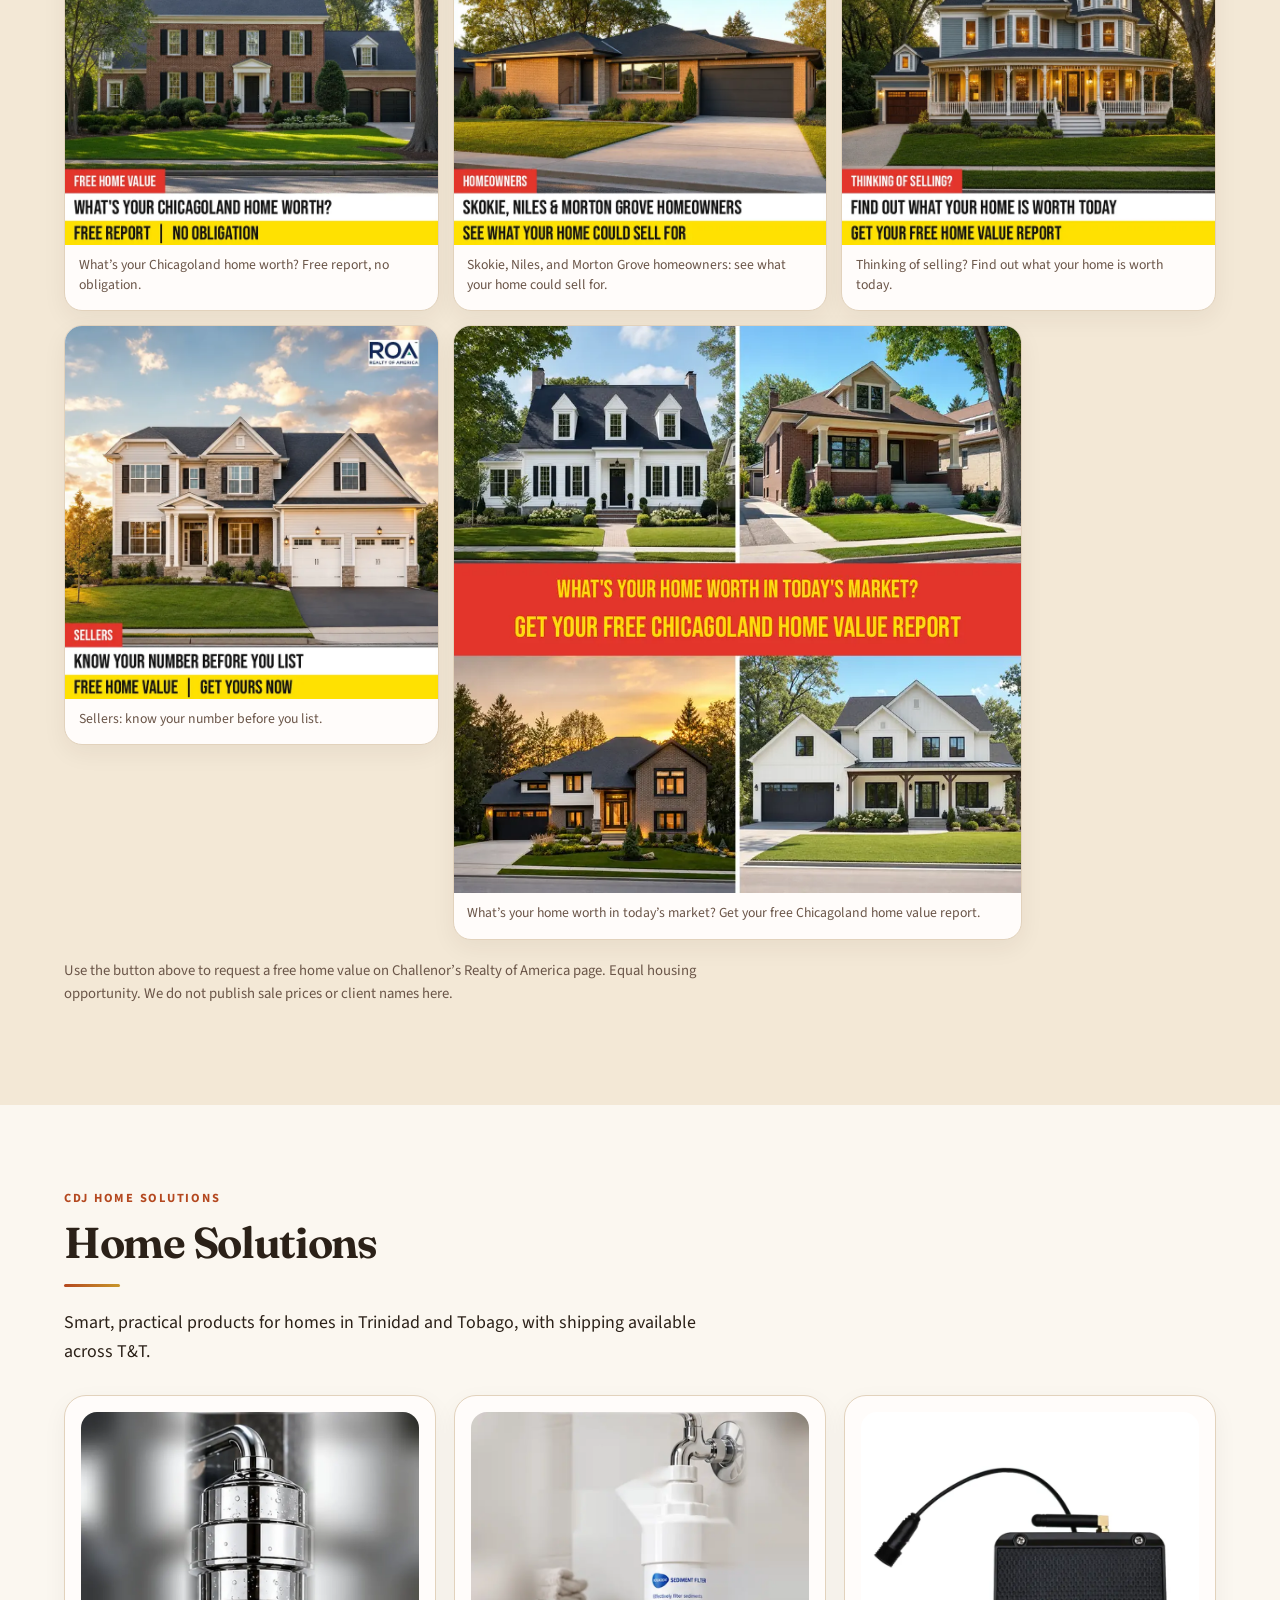
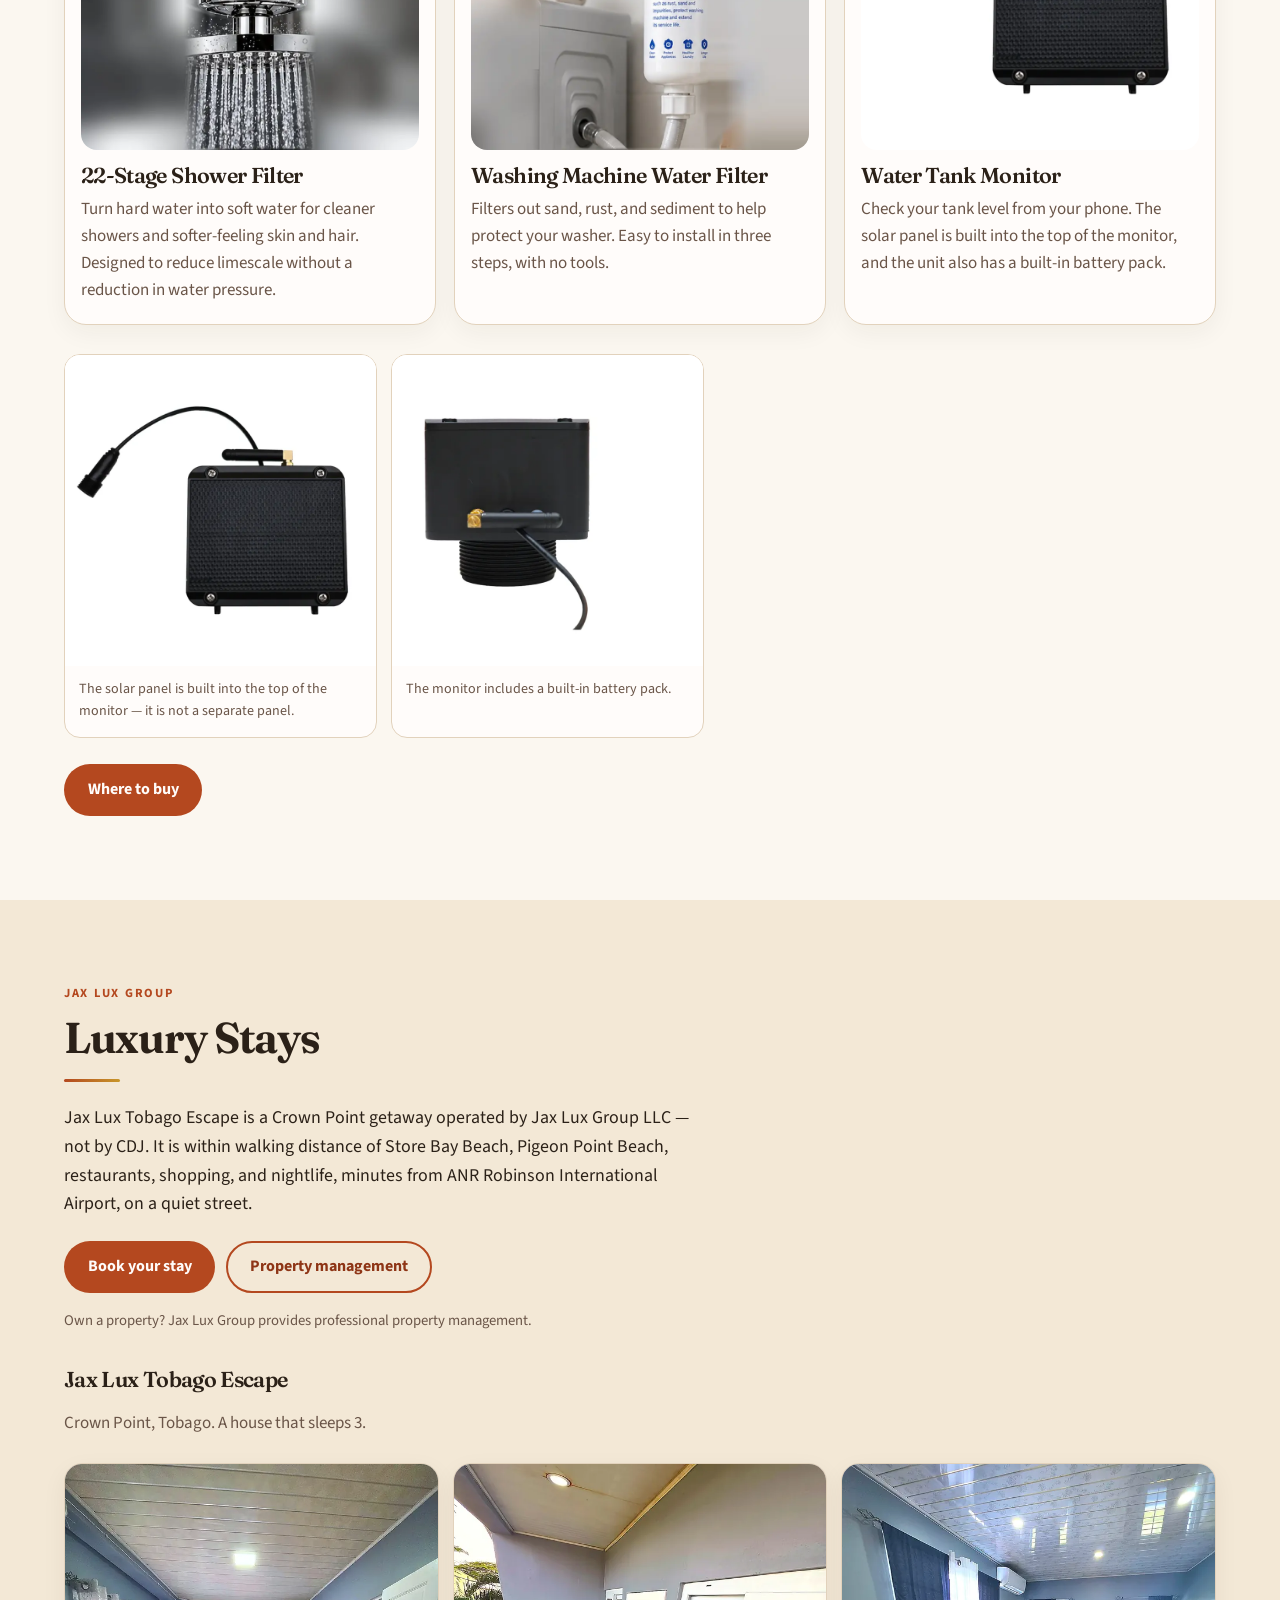
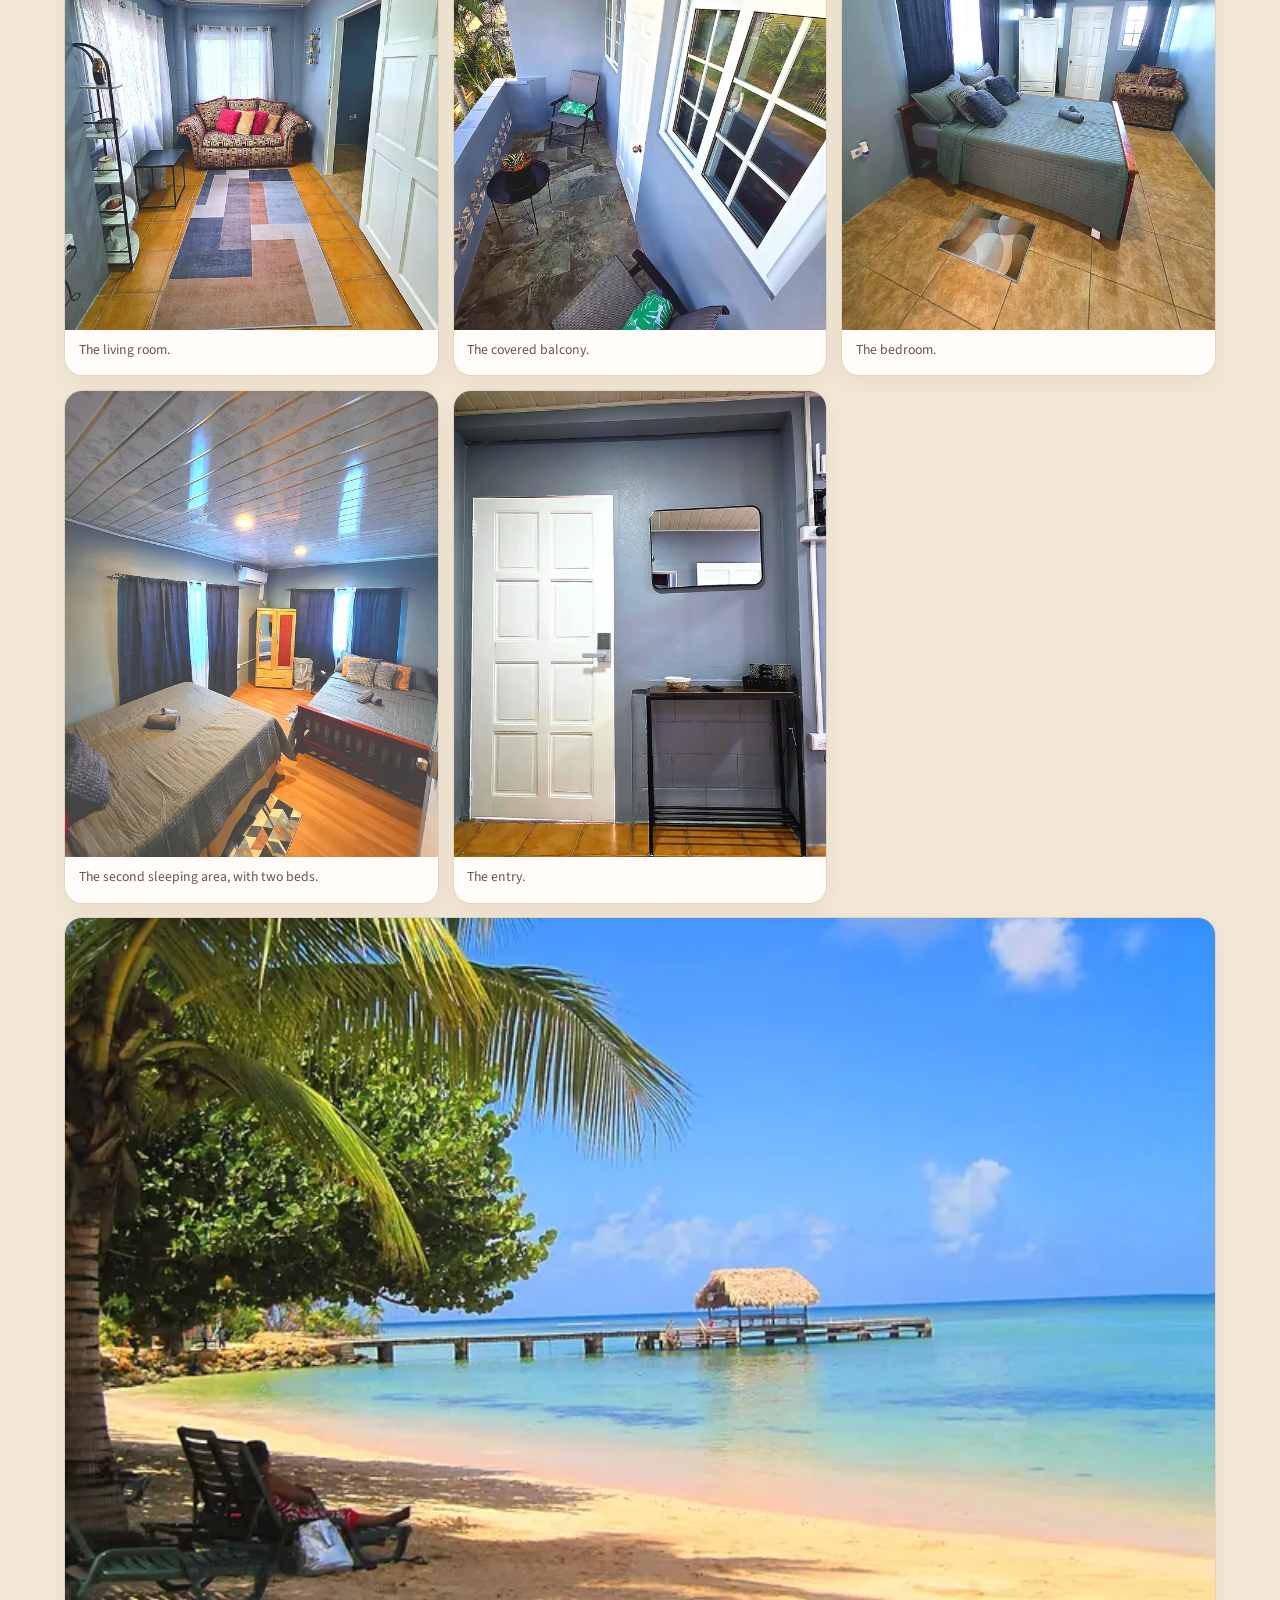
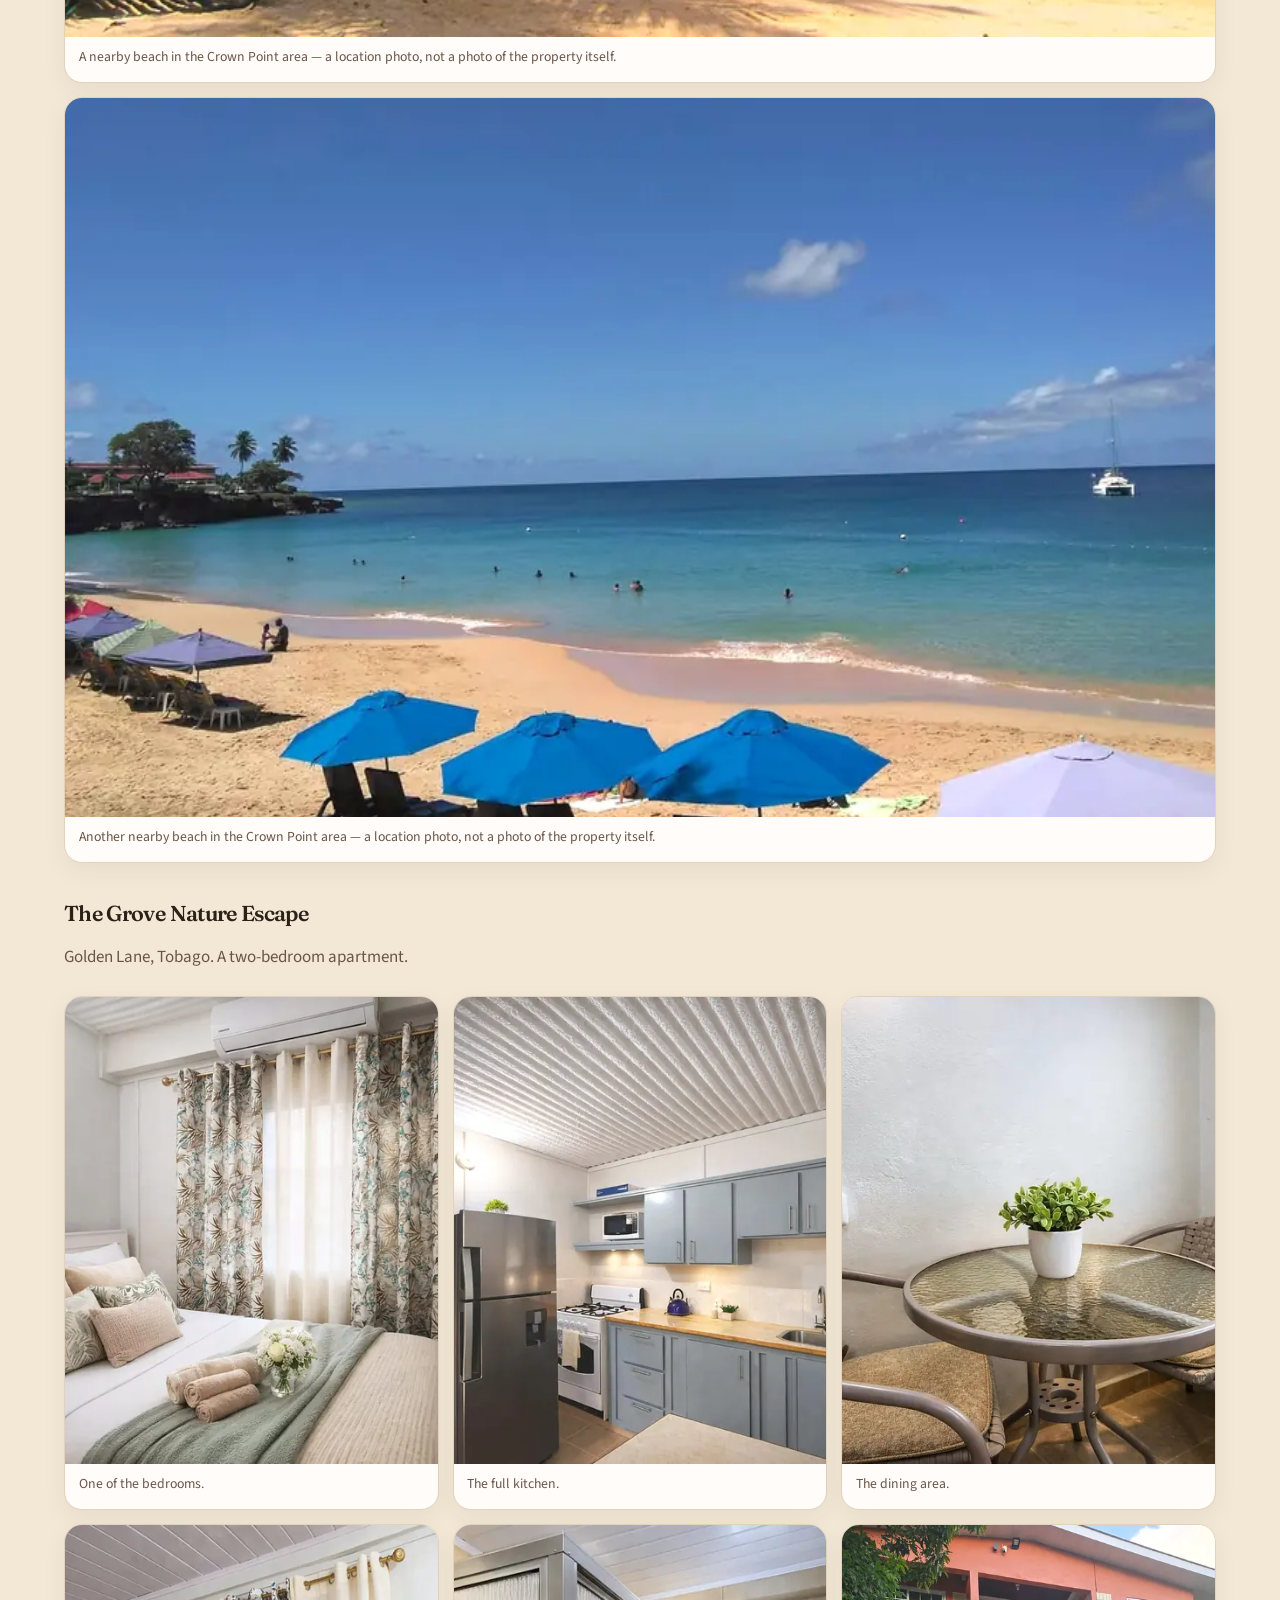
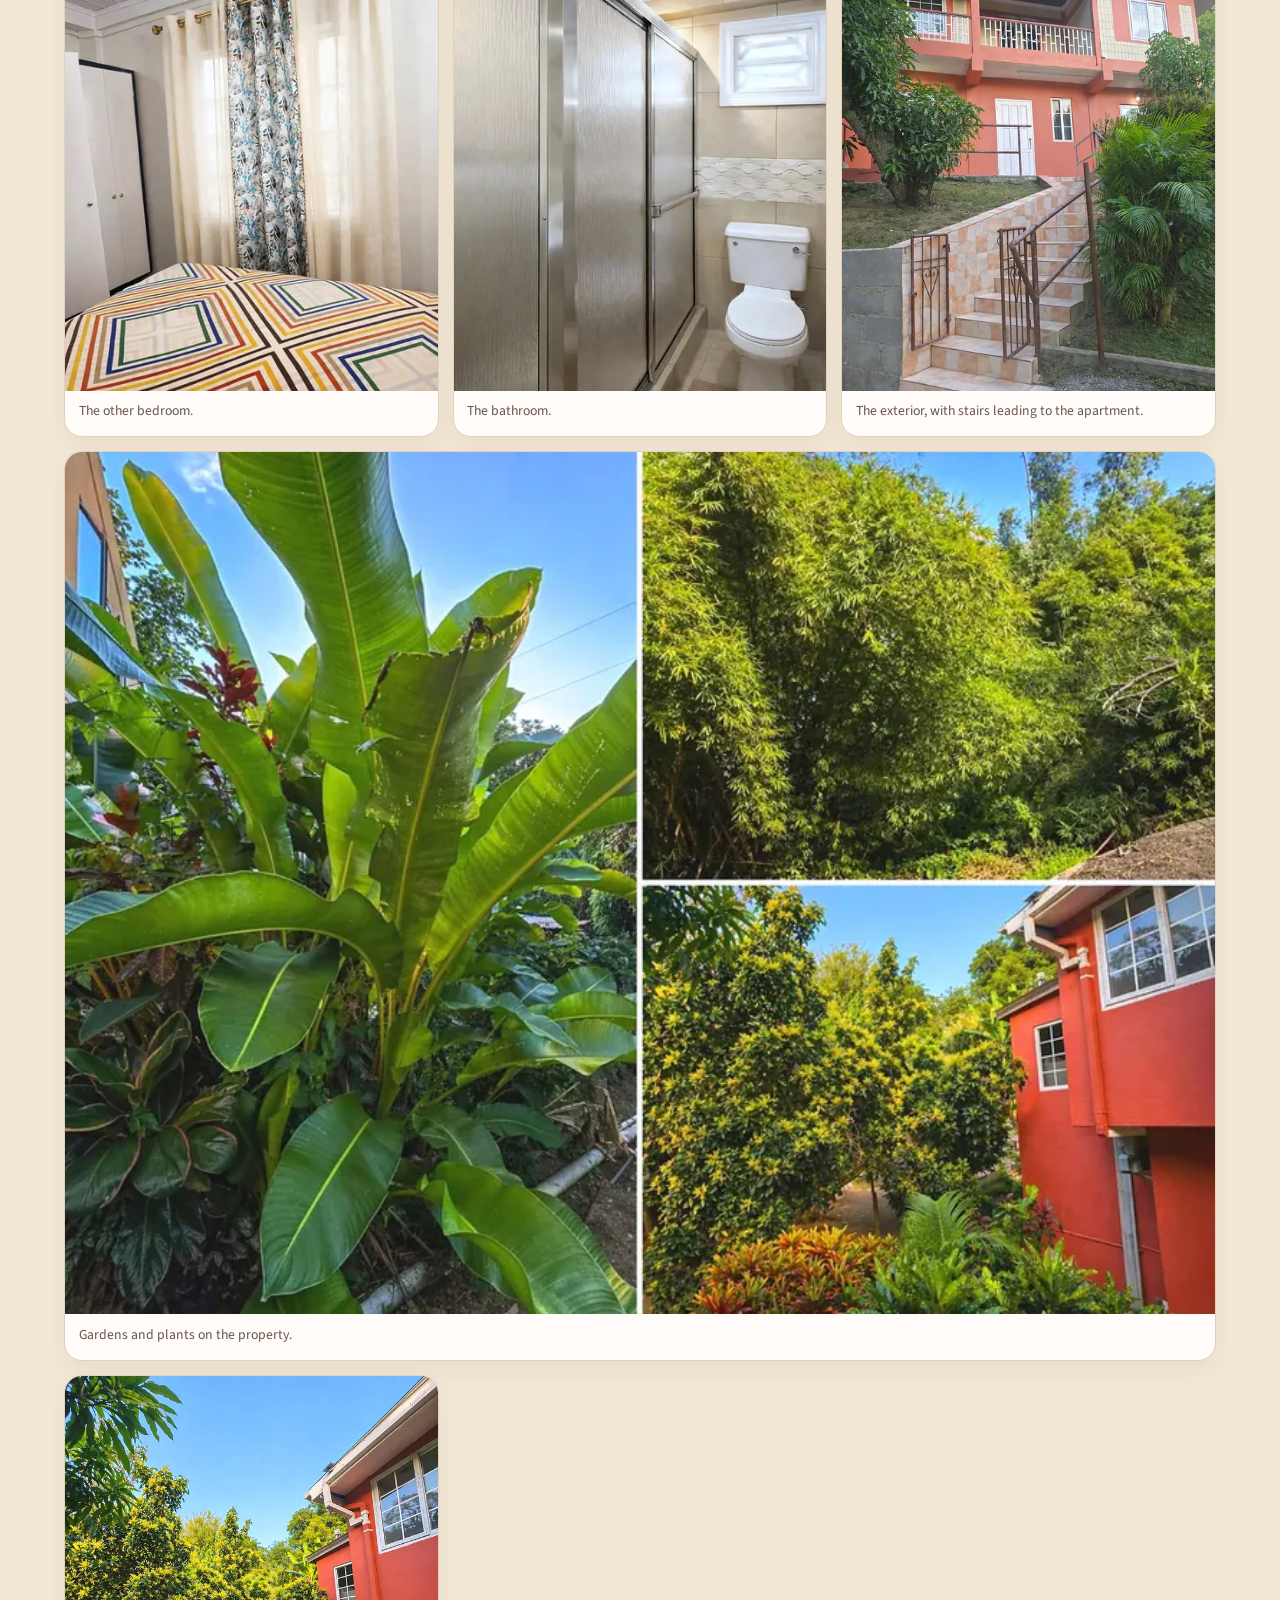
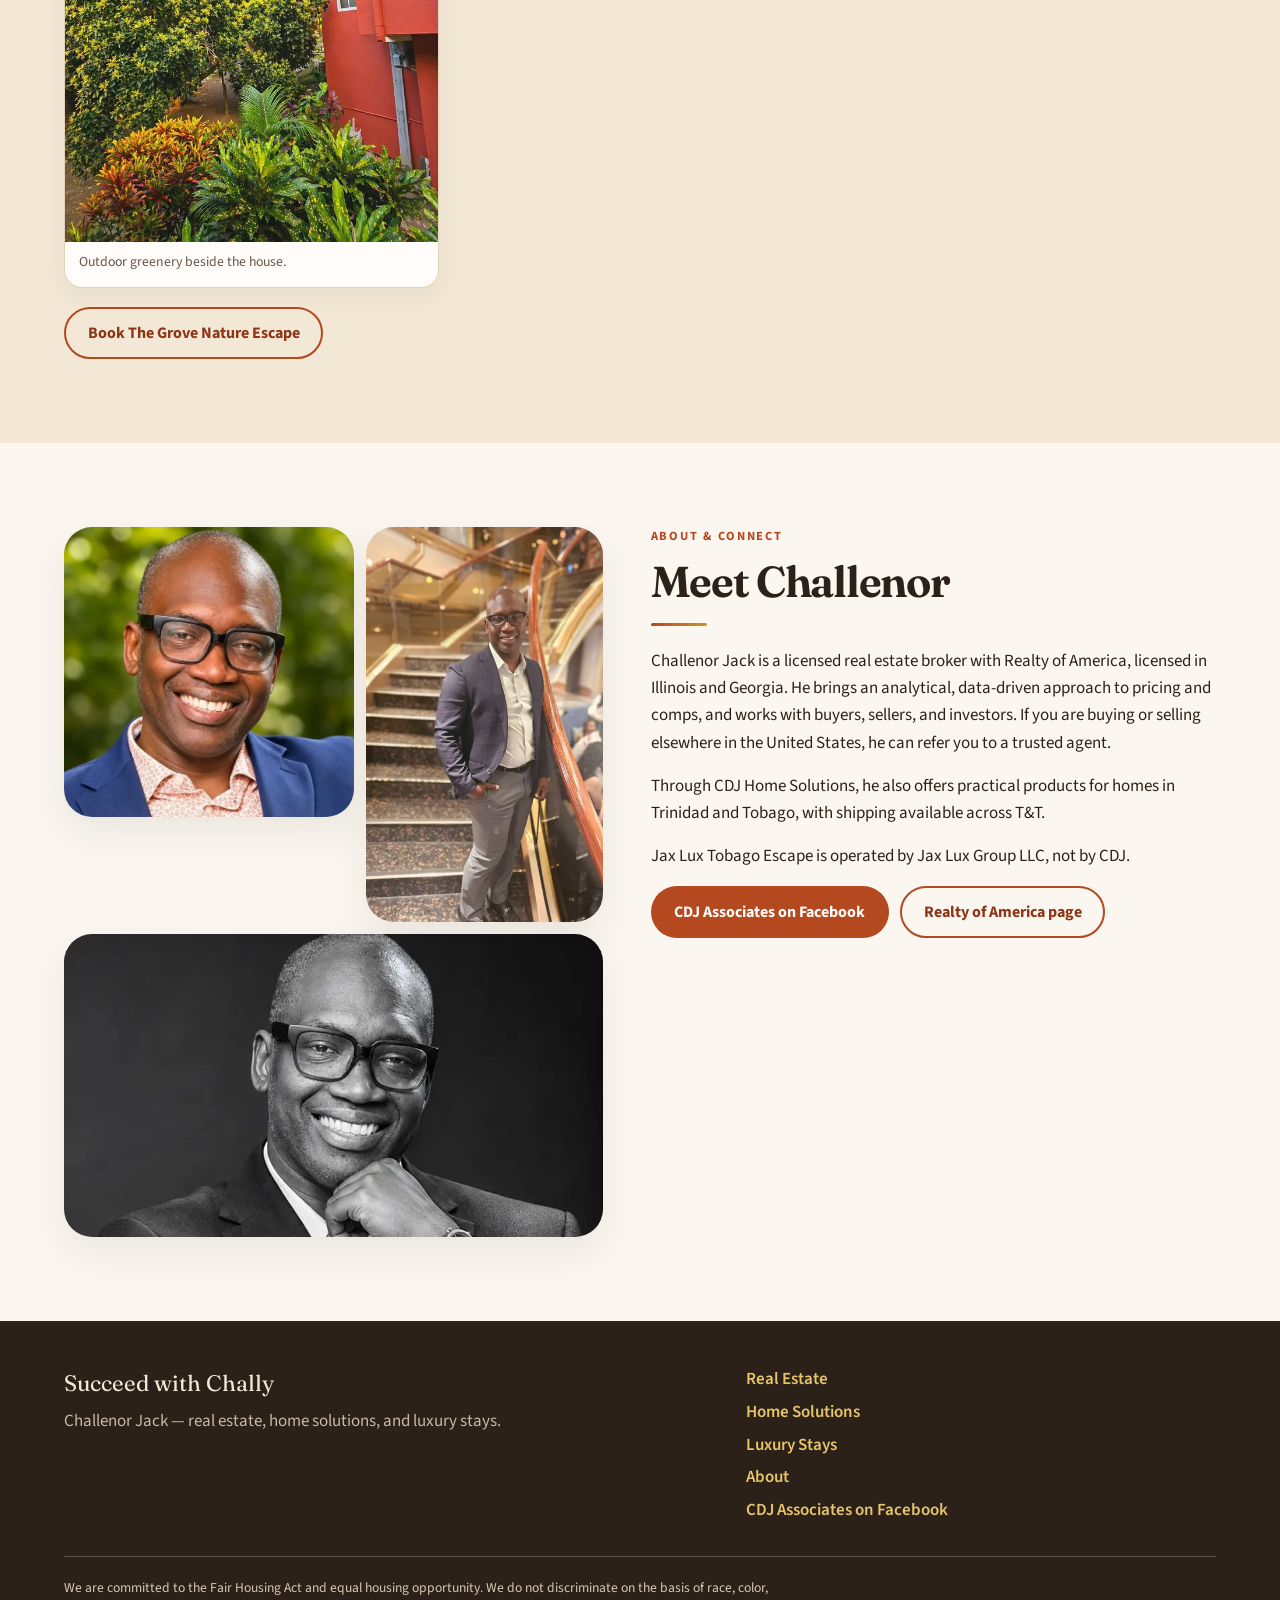
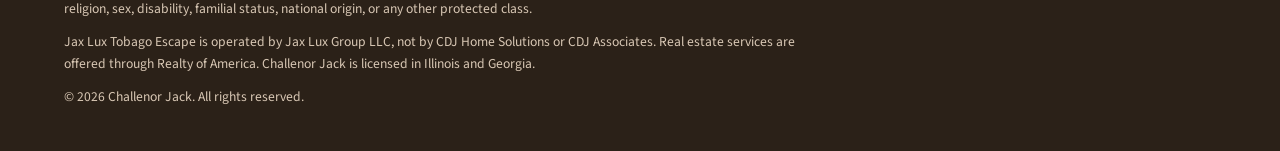
==== commit 2f7a5a36: "Add brand intro and author section" ====
--- a/index.html
+++ b/index.html
@@ -15,13 +15,13 @@
   <meta property="og:title" content="Succeed with Chally | Challenor Jack">
   <meta property="og:description" content="Real estate guidance you can count on, practical home solutions for Trinidad and Tobago, and thoughtfully presented Tobago stays.">
   <meta property="og:url" content="https://chally25.github.io/succeedwithchally-site/">
-  <meta property="og:image" content="https://chally25.github.io/succeedwithchally-site/og-image.jpg">
+  <meta property="og:image" content="https://chally25.github.io/succeedwithchally-site/images/brand/og-image.jpg">
   <meta property="og:image:width" content="1200">
   <meta property="og:image:height" content="630">
   <meta name="twitter:card" content="summary_large_image">
   <meta name="twitter:title" content="Succeed with Chally | Challenor Jack">
   <meta name="twitter:description" content="Real estate, home solutions, and luxury stays with Challenor Jack.">
-  <meta name="twitter:image" content="https://chally25.github.io/succeedwithchally-site/og-image.jpg">
+  <meta name="twitter:image" content="https://chally25.github.io/succeedwithchally-site/images/brand/og-image.jpg">
   <link rel="preconnect" href="https://fonts.googleapis.com">
   <link rel="preconnect" href="https://fonts.gstatic.com" crossorigin>
   <link href="https://fonts.googleapis.com/css2?family=Fraunces:opsz,wght@9..144,500;9..144,600;9..144,700&amp;family=Source+Sans+3:ital,wght@0,400;0,600;0,700;1,400&amp;display=swap" rel="stylesheet">
@@ -58,6 +58,12 @@
           <p class="hero-kicker">Challenor Jack</p>
           <h1>Succeed with Chally</h1>
           <hr class="gold-rule">
+          <p class="hero-intro">We provide comprehensive real estate solutions for buyers and sellers, expanding our reach across multiple markets through an integrated approach that includes short-term rental (STR) investment and consulting. Our brand combines real estate services, home solutions, and Airbnb consulting to help property owners and hosts maximize their investments, optimize operations, and gain a competitive edge in the short-term rental market.</p>
+          <aside class="author-block">
+            <p class="author-title">Author | Mastering Institutional Zones</p>
+            <p class="author-sub">Helping traders understand, plan, and execute proven institutional trading strategies.</p>
+            <a class="btn btn-gold" href="https://a.co/d/0ePefhbI" target="_blank" rel="noopener">Explore the Book</a>
+          </aside>
           <p class="lede">Real estate guidance you can count on, practical home solutions for Trinidad and Tobago, and thoughtfully presented Tobago stays.</p>
           <ul class="hero-chips">
             <li><a href="#real-estate">Real Estate</a></li>
--- a/styles.css
+++ b/styles.css
@@ -0,0 +1,613 @@
+/* Succeed with Chally — warm, light, mobile-first */
+:root {
+  --cream: #FBF7F0;
+  --cream-deep: #F3E8D6;
+  --sand: #E8D5B8;
+  --ink: #2B2118;
+  --muted: #6A5548;
+  --terracotta: #B4481F;
+  --terracotta-dark: #8E3516;
+  --gold: #C8962A;
+  --gold-soft: #E8C56A;
+  --white: #FFFCFA;
+  --rule: #E2D2BC;
+  --shadow: 0 16px 40px rgba(43, 33, 24, 0.08);
+  --radius: 22px;
+  --header-h: 4.25rem;
+  --max: 72rem;
+  --font-serif: "Fraunces", "Times New Roman", Georgia, serif;
+  --font-sans: "Source Sans 3", "Segoe UI", Helvetica, Arial, sans-serif;
+}
+
+*, *::before, *::after { box-sizing: border-box; }
+html { scroll-behavior: smooth; }
+@media (prefers-reduced-motion: reduce) {
+  html { scroll-behavior: auto; }
+  *, *::before, *::after {
+    animation: none !important;
+    transition: none !important;
+  }
+}
+
+body {
+  margin: 0;
+  background: var(--cream);
+  color: var(--ink);
+  font-family: var(--font-sans);
+  font-size: 1.0625rem;
+  line-height: 1.6;
+  -webkit-font-smoothing: antialiased;
+  text-rendering: optimizeLegibility;
+}
+
+img { max-width: 100%; height: auto; display: block; }
+a { color: var(--terracotta-dark); }
+a:hover { color: var(--terracotta); }
+
+:focus-visible {
+  outline: 3px solid var(--gold);
+  outline-offset: 3px;
+}
+
+.skip-link {
+  position: absolute;
+  left: 1rem;
+  top: -4rem;
+  z-index: 100;
+  background: var(--ink);
+  color: var(--cream);
+  padding: 0.6rem 1rem;
+  border-radius: 8px;
+  text-decoration: none;
+}
+.skip-link:focus { top: 1rem; }
+
+/* Header */
+.site-header {
+  position: sticky;
+  top: 0;
+  z-index: 40;
+  background: rgba(251, 247, 240, 0.92);
+  backdrop-filter: blur(12px);
+  border-bottom: 1px solid transparent;
+  transition: border-color 0.2s ease, box-shadow 0.2s ease;
+}
+.site-header.is-scrolled {
+  border-bottom-color: var(--rule);
+  box-shadow: 0 8px 24px rgba(43, 33, 24, 0.05);
+}
+.header-inner {
+  max-width: var(--max);
+  margin: 0 auto;
+  padding: 0.85rem 1.15rem;
+  display: flex;
+  align-items: center;
+  justify-content: space-between;
+  gap: 1rem;
+  min-height: var(--header-h);
+}
+.logo {
+  display: flex;
+  flex-direction: column;
+  text-decoration: none;
+  color: var(--ink);
+  line-height: 1.15;
+}
+.logo-mark {
+  font-family: var(--font-serif);
+  font-weight: 700;
+  font-size: 1.2rem;
+  letter-spacing: -0.02em;
+}
+.logo-mark span { color: var(--terracotta); }
+.logo-sub {
+  font-size: 0.7rem;
+  letter-spacing: 0.12em;
+  text-transform: uppercase;
+  color: var(--muted);
+  font-weight: 600;
+}
+
+.nav-toggle {
+  appearance: none;
+  border: 1px solid var(--sand);
+  background: var(--white);
+  width: 44px;
+  height: 44px;
+  border-radius: 10px;
+  display: grid;
+  place-items: center;
+  cursor: pointer;
+  color: var(--ink);
+}
+.nav-toggle svg { width: 22px; height: 22px; }
+.nav-toggle .icon-close { display: none; }
+.site-header.is-open .nav-toggle .icon-open { display: none; }
+.site-header.is-open .nav-toggle .icon-close { display: block; }
+
+.site-nav {
+  display: none;
+}
+.site-header.is-open .site-nav {
+  display: block;
+  position: absolute;
+  left: 0;
+  right: 0;
+  top: 100%;
+  background: var(--cream);
+  border-bottom: 1px solid var(--rule);
+  box-shadow: var(--shadow);
+  padding: 0.5rem 1.15rem 1.15rem;
+}
+.site-nav ul {
+  list-style: none;
+  margin: 0;
+  padding: 0;
+  display: flex;
+  flex-direction: column;
+  gap: 0.15rem;
+}
+.site-nav a {
+  display: block;
+  text-decoration: none;
+  color: var(--ink);
+  font-weight: 600;
+  padding: 0.7rem 0.4rem;
+  border-radius: 8px;
+}
+.site-nav a:hover,
+.site-nav a[aria-current="true"] {
+  color: var(--terracotta-dark);
+  background: var(--cream-deep);
+}
+
+/* Layout */
+.wrap {
+  width: min(100% - 2.3rem, var(--max));
+  margin-inline: auto;
+}
+section { scroll-margin-top: calc(var(--header-h) + 0.75rem); }
+.section { padding: 4rem 0; }
+.section-alt { background: var(--cream-deep); }
+.section-alt .wrap { /* keep */ }
+
+.eyebrow {
+  margin: 0 0 0.6rem;
+  font-size: 0.78rem;
+  font-weight: 700;
+  letter-spacing: 0.14em;
+  text-transform: uppercase;
+  color: var(--terracotta);
+}
+h1, h2, h3, .logo-mark {
+  font-family: var(--font-serif);
+  font-optical-sizing: auto;
+  letter-spacing: -0.03em;
+  line-height: 1.15;
+}
+h1 {
+  font-size: clamp(2.2rem, 8vw, 4.1rem);
+  margin: 0 0 0.85rem;
+  font-weight: 650;
+}
+h2 {
+  font-size: clamp(1.8rem, 5vw, 2.7rem);
+  margin: 0 0 1rem;
+  font-weight: 650;
+}
+h3 {
+  font-size: 1.35rem;
+  margin: 0 0 0.5rem;
+  font-weight: 600;
+}
+.lede, .prose { color: var(--ink); }
+.lede { font-size: 1.12rem; max-width: 40rem; margin: 0 0 1.4rem; }
+.prose p { margin: 0 0 1rem; max-width: 40rem; }
+.muted { color: var(--muted); }
+.note {
+  font-size: 0.92rem;
+  color: var(--muted);
+  max-width: 40rem;
+}
+
+.gold-rule {
+  width: 3.5rem;
+  height: 3px;
+  border: 0;
+  background: linear-gradient(90deg, var(--terracotta), var(--gold));
+  border-radius: 99px;
+  margin: 0 0 1.4rem;
+}
+
+/* Buttons */
+.btn {
+  display: inline-flex;
+  align-items: center;
+  justify-content: center;
+  gap: 0.45rem;
+  min-height: 48px;
+  padding: 0.7rem 1.35rem;
+  border-radius: 999px;
+  text-decoration: none;
+  font-weight: 700;
+  font-size: 1rem;
+  border: 2px solid transparent;
+  transition: background 0.15s ease, color 0.15s ease, transform 0.15s ease;
+}
+.btn:active { transform: translateY(1px); }
+.btn-primary {
+  background: var(--terracotta);
+  color: var(--white);
+}
+.btn-primary:hover {
+  background: var(--terracotta-dark);
+  color: var(--white);
+}
+.btn-ghost {
+  background: transparent;
+  color: var(--terracotta-dark);
+  border-color: var(--terracotta);
+}
+.btn-ghost:hover {
+  background: var(--white);
+  color: var(--terracotta-dark);
+}
+.btn-gold {
+  background: var(--gold);
+  color: var(--ink);
+}
+.btn-gold:hover { background: var(--gold-soft); color: var(--ink); }
+.cta-row {
+  display: flex;
+  flex-wrap: wrap;
+  gap: 0.7rem;
+  margin-top: 0.4rem;
+}
+
+/* Hero */
+.hero {
+  padding: 2rem 0 3.5rem;
+}
+.hero-grid {
+  display: grid;
+  gap: 1.8rem;
+  align-items: start;
+}
+.hero-photo {
+  margin: 0;
+  max-width: 22rem;
+}
+.hero-photo img,
+.portrait img {
+  width: 100%;
+  border-radius: 28px;
+  box-shadow: var(--shadow);
+  object-fit: cover;
+  aspect-ratio: 1 / 1;
+  background: var(--cream-deep);
+}
+.hero-kicker {
+  font-size: 1.05rem;
+  font-weight: 600;
+  color: var(--muted);
+  margin: 0 0 0.35rem;
+}
+.hero-chips {
+  display: flex;
+  flex-wrap: wrap;
+  gap: 0.5rem;
+  margin: 1.4rem 0 0;
+  padding: 0;
+  list-style: none;
+}
+.hero-chips a {
+  display: inline-flex;
+  align-items: center;
+  text-decoration: none;
+  background: var(--white);
+  color: var(--ink);
+  border: 1px solid var(--sand);
+  border-radius: 999px;
+  padding: 0.45rem 0.9rem;
+  font-weight: 600;
+  font-size: 0.95rem;
+}
+.hero-chips a:hover {
+  border-color: var(--terracotta);
+  color: var(--terracotta-dark);
+}
+
+.hero-intro {
+  margin: 0 0 1.15rem;
+  font-size: 1.05rem;
+  line-height: 1.65;
+  max-width: 40rem;
+  overflow-wrap: break-word;
+}
+
+.author-block {
+  margin: 0 0 1.35rem;
+  padding: 1rem 1.1rem 1.15rem;
+  background: var(--white);
+  border: 1px solid var(--rule);
+  border-left: 4px solid var(--gold);
+  border-radius: 16px;
+  box-shadow: 0 8px 24px rgba(43, 33, 24, 0.05);
+  max-width: 40rem;
+}
+
+.author-title {
+  font-family: var(--font-serif);
+  font-weight: 600;
+  font-size: 1.12rem;
+  letter-spacing: -0.02em;
+  line-height: 1.3;
+  margin: 0 0 0.35rem;
+  overflow-wrap: break-word;
+}
+
+.author-sub {
+  margin: 0 0 0.9rem;
+  color: var(--muted);
+  font-size: 0.98rem;
+  line-height: 1.5;
+  overflow-wrap: break-word;
+}
+
+.author-block .btn {
+  max-width: 100%;
+  white-space: normal;
+  text-align: center;
+}
+
+/* Lists */
+.plain-list {
+  margin: 0 0 1.4rem;
+  padding: 0;
+  list-style: none;
+  max-width: 40rem;
+}
+.plain-list li {
+  position: relative;
+  padding: 0.35rem 0 0.35rem 1.4rem;
+}
+.plain-list li::before {
+  content: "";
+  position: absolute;
+  left: 0;
+  top: 0.85rem;
+  width: 0.55rem;
+  height: 0.55rem;
+  border-radius: 50%;
+  background: var(--gold);
+}
+
+/* Galleries */
+.gallery {
+  display: grid;
+  gap: 0.85rem;
+  margin: 1.6rem 0 1.2rem;
+  align-items: start;
+}
+.gallery-seller {
+  grid-template-columns: 1fr;
+}
+.gallery-luxury {
+  grid-template-columns: 1fr 1fr;
+}
+.gallery figure {
+  margin: 0;
+  background: var(--white);
+  border-radius: 18px;
+  overflow: hidden;
+  box-shadow: 0 8px 24px rgba(43, 33, 24, 0.06);
+  border: 1px solid var(--rule);
+}
+.gallery button {
+  appearance: none;
+  border: 0;
+  background: none;
+  padding: 0;
+  width: 100%;
+  cursor: zoom-in;
+  display: block;
+  color: inherit;
+  font: inherit;
+  text-align: left;
+}
+.gallery img {
+  width: 100%;
+  height: auto;
+  aspect-ratio: 1 / 1;
+  object-fit: cover;
+  background: var(--cream-deep);
+}
+.gallery-luxury img { aspect-ratio: 4 / 5; }
+.gallery-luxury .is-wide { grid-column: 1 / -1; }
+.gallery-luxury .is-wide img { aspect-ratio: 16 / 10; object-position: center; }
+.gallery-luxury .is-land img { aspect-ratio: 4 / 3; object-position: center; }
+.gallery figcaption {
+  padding: 0.7rem 0.85rem 0.9rem;
+  font-size: 0.86rem;
+  color: var(--muted);
+  line-height: 1.45;
+}
+
+/* Product cards */
+.product-grid {
+  display: grid;
+  gap: 1.15rem;
+  margin: 1.8rem 0;
+}
+.product-card {
+  background: var(--white);
+  border: 1px solid var(--rule);
+  border-radius: var(--radius);
+  padding: 1rem 1rem 1.25rem;
+  box-shadow: 0 8px 24px rgba(43, 33, 24, 0.05);
+}
+.product-card img {
+  width: 100%;
+  aspect-ratio: 1 / 1;
+  object-fit: contain;
+  background: #fff;
+  border-radius: 16px;
+  margin-bottom: 0.9rem;
+}
+.product-card h3 { margin-bottom: 0.4rem; }
+.product-card p { margin: 0; color: var(--muted); }
+
+.detail-row {
+  display: grid;
+  gap: 0.85rem;
+  margin: 0 0 1.6rem;
+}
+.detail-row figure {
+  margin: 0;
+  background: var(--white);
+  border: 1px solid var(--rule);
+  border-radius: 16px;
+  overflow: hidden;
+}
+.detail-row img {
+  width: 100%;
+  aspect-ratio: 1 / 1;
+  object-fit: contain;
+  background: #fff;
+}
+.detail-row figcaption {
+  padding: 0.7rem 0.9rem 0.9rem;
+  font-size: 0.88rem;
+  color: var(--muted);
+}
+
+/* About */
+.about-grid {
+  display: grid;
+  gap: 1.5rem;
+}
+.portrait-row {
+  display: grid;
+  grid-template-columns: 1.1fr 0.9fr;
+  gap: 0.75rem;
+}
+.portrait { margin: 0; }
+.portrait-tall img { aspect-ratio: 3 / 5; object-position: top; }
+.portrait-wide { grid-column: 1 / -1; }
+.portrait-wide img { aspect-ratio: 16 / 9; object-position: center 20%; }
+
+/* Footer */
+.site-footer {
+  background: #2B2118;
+  color: #F3E8D6;
+  padding: 2.8rem 0 2rem;
+}
+.site-footer a { color: #E8C56A; }
+.site-footer a:hover { color: #FBF7F0; }
+.footer-grid {
+  display: grid;
+  gap: 1.5rem;
+}
+.footer-brand {
+  font-family: var(--font-serif);
+  font-size: 1.4rem;
+  margin: 0 0 0.35rem;
+}
+.footer-nav, .footer-meta {
+  list-style: none;
+  margin: 0;
+  padding: 0;
+}
+.footer-nav { display: grid; gap: 0.35rem; }
+.footer-nav a { text-decoration: none; font-weight: 600; }
+.legal {
+  margin-top: 2rem;
+  padding-top: 1.2rem;
+  border-top: 1px solid rgba(232, 213, 184, 0.25);
+  font-size: 0.85rem;
+  color: #D8C7B4;
+}
+.legal p { margin: 0 0 0.7rem; max-width: 46rem; }
+
+/* Lightbox */
+.lightbox {
+  position: fixed;
+  inset: 0;
+  background: rgba(22, 16, 12, 0.92);
+  z-index: 80;
+  display: none;
+  align-items: center;
+  justify-content: center;
+  padding: 1.25rem;
+}
+.lightbox.is-open { display: flex; }
+.lightbox img {
+  max-width: min(100%, 1100px);
+  max-height: min(86vh, 1100px);
+  width: auto;
+  height: auto;
+  object-fit: contain;
+  border-radius: 8px;
+}
+.lightbox-caption {
+  position: absolute;
+  left: 1rem;
+  right: 1rem;
+  bottom: 0.75rem;
+  text-align: center;
+  color: #FBF7F0;
+  font-size: 0.9rem;
+}
+.lightbox-close {
+  position: absolute;
+  top: 0.7rem;
+  right: 0.7rem;
+  width: 44px;
+  height: 44px;
+  border: 0;
+  border-radius: 50%;
+  background: var(--white);
+  color: var(--ink);
+  font-size: 1.4rem;
+  cursor: pointer;
+}
+
+/* Desktop */
+@media (min-width: 800px) {
+  .nav-toggle { display: none; }
+  .site-nav {
+    display: block;
+    position: static;
+    background: none;
+    border: 0;
+    box-shadow: none;
+    padding: 0;
+  }
+  .site-nav ul {
+    flex-direction: row;
+    gap: 0.15rem;
+    align-items: center;
+  }
+  .site-nav a { padding: 0.45rem 0.75rem; }
+  .hero { padding: 3rem 0 5rem; }
+  .hero-grid {
+    grid-template-columns: 1.05fr 0.95fr;
+    gap: 3.5rem;
+  }
+  .hero-photo { max-width: none; justify-self: end; margin-top: 0.35rem; }
+  .gallery-seller { grid-template-columns: repeat(3, 1fr); }
+  .gallery-seller .span-2 { grid-column: span 2; }
+  .gallery-luxury { grid-template-columns: repeat(3, 1fr); }
+  .gallery-luxury .is-wide { grid-column: 1 / -1; }
+  .product-grid { grid-template-columns: repeat(3, 1fr); }
+  .detail-row { grid-template-columns: 1fr 1fr; max-width: 40rem; }
+  .about-grid { grid-template-columns: 1fr 1.05fr; align-items: start; gap: 3rem; }
+  .footer-grid { grid-template-columns: 1.4fr 1fr; }
+  .section { padding: 5.25rem 0; }
+}
+
+@media (min-width: 1100px) {
+  .gallery-seller { grid-template-columns: repeat(6, 1fr); }
+  .gallery-seller figure { grid-column: span 2; }
+  .gallery-seller .span-2 { grid-column: span 3; }
+}
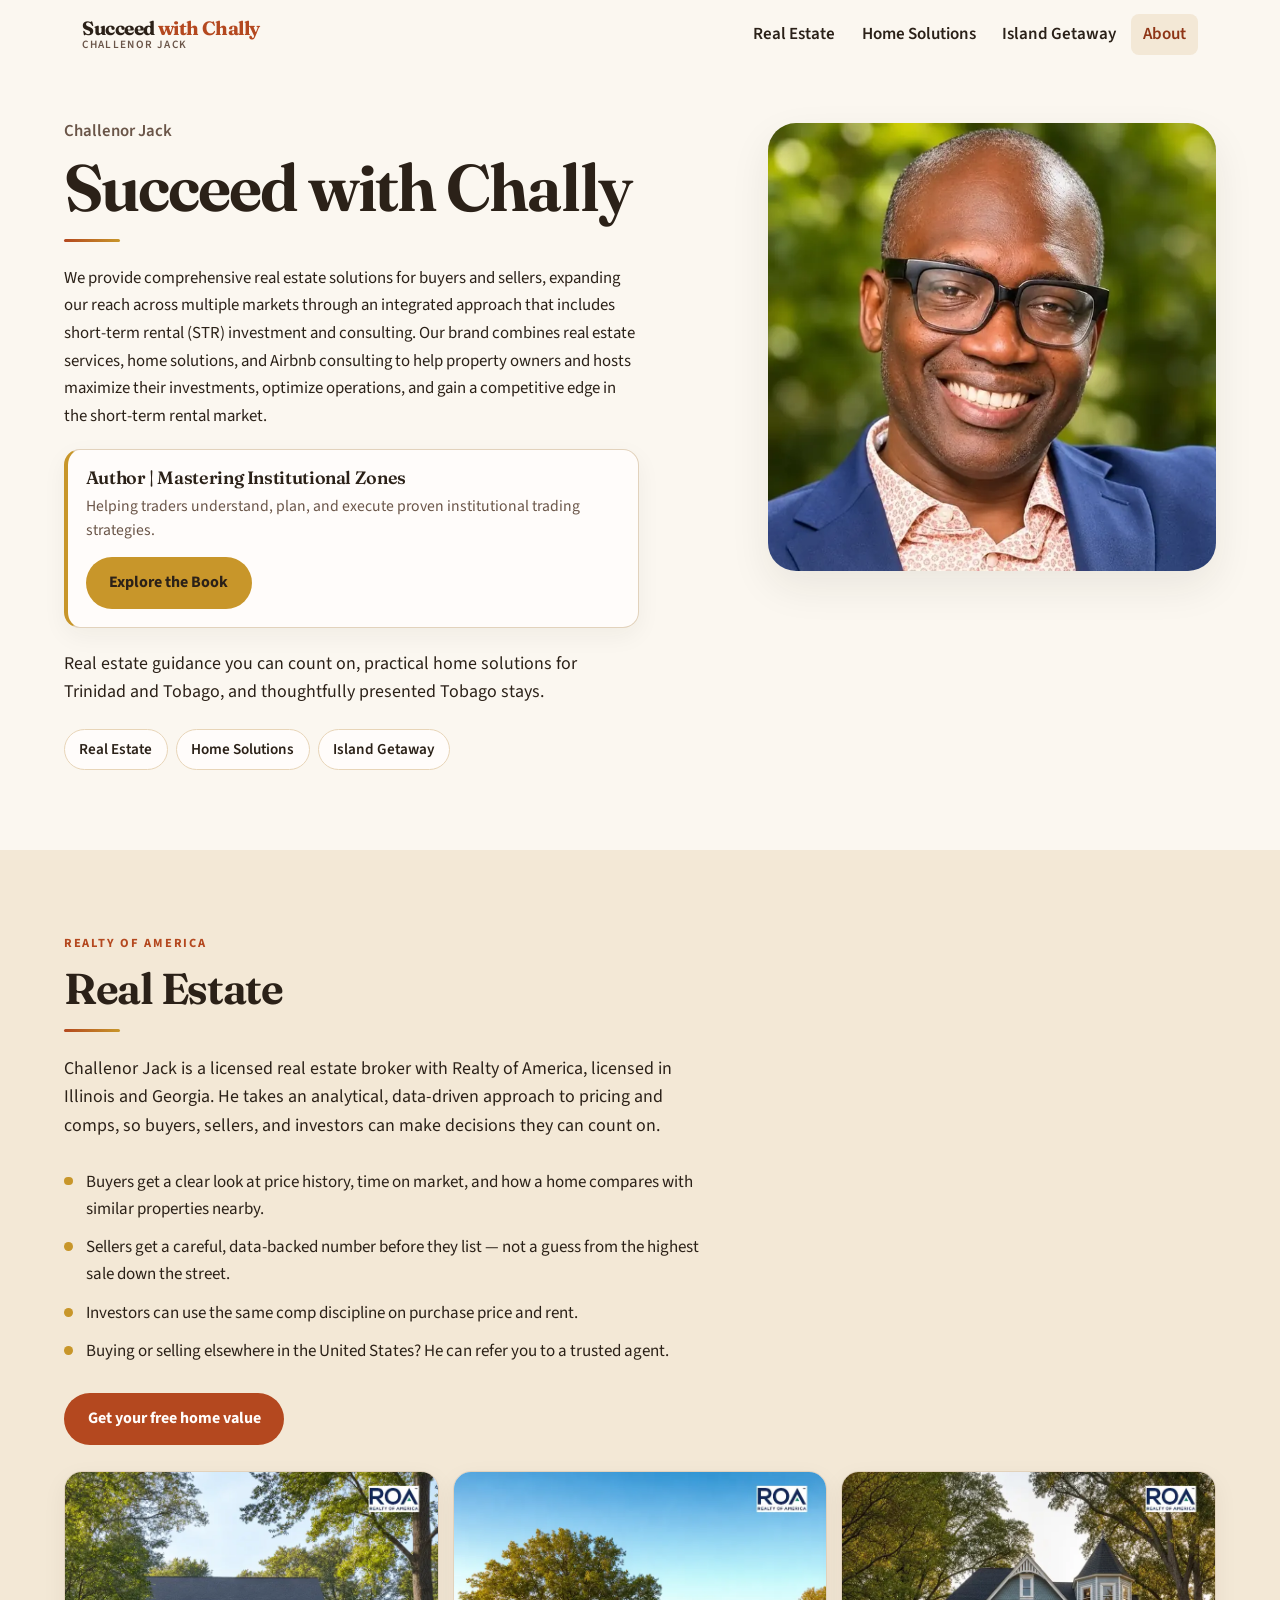
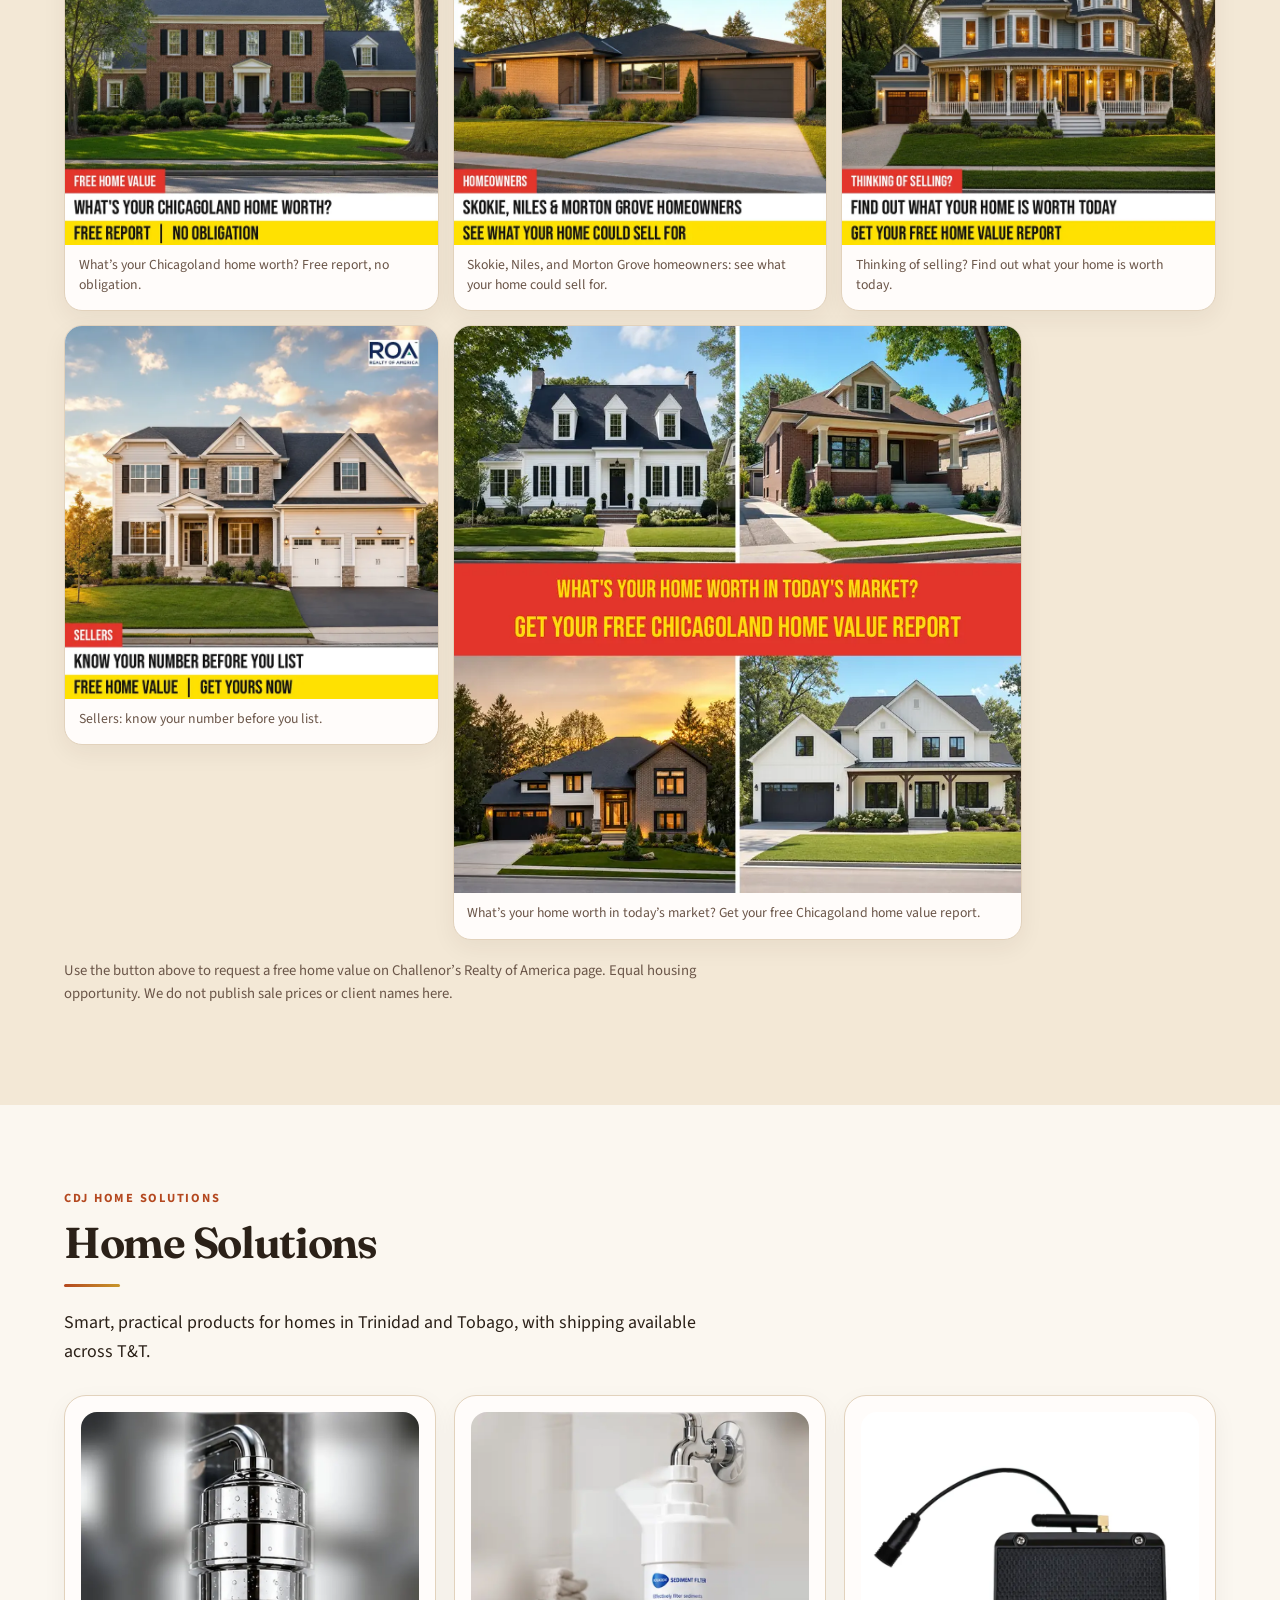
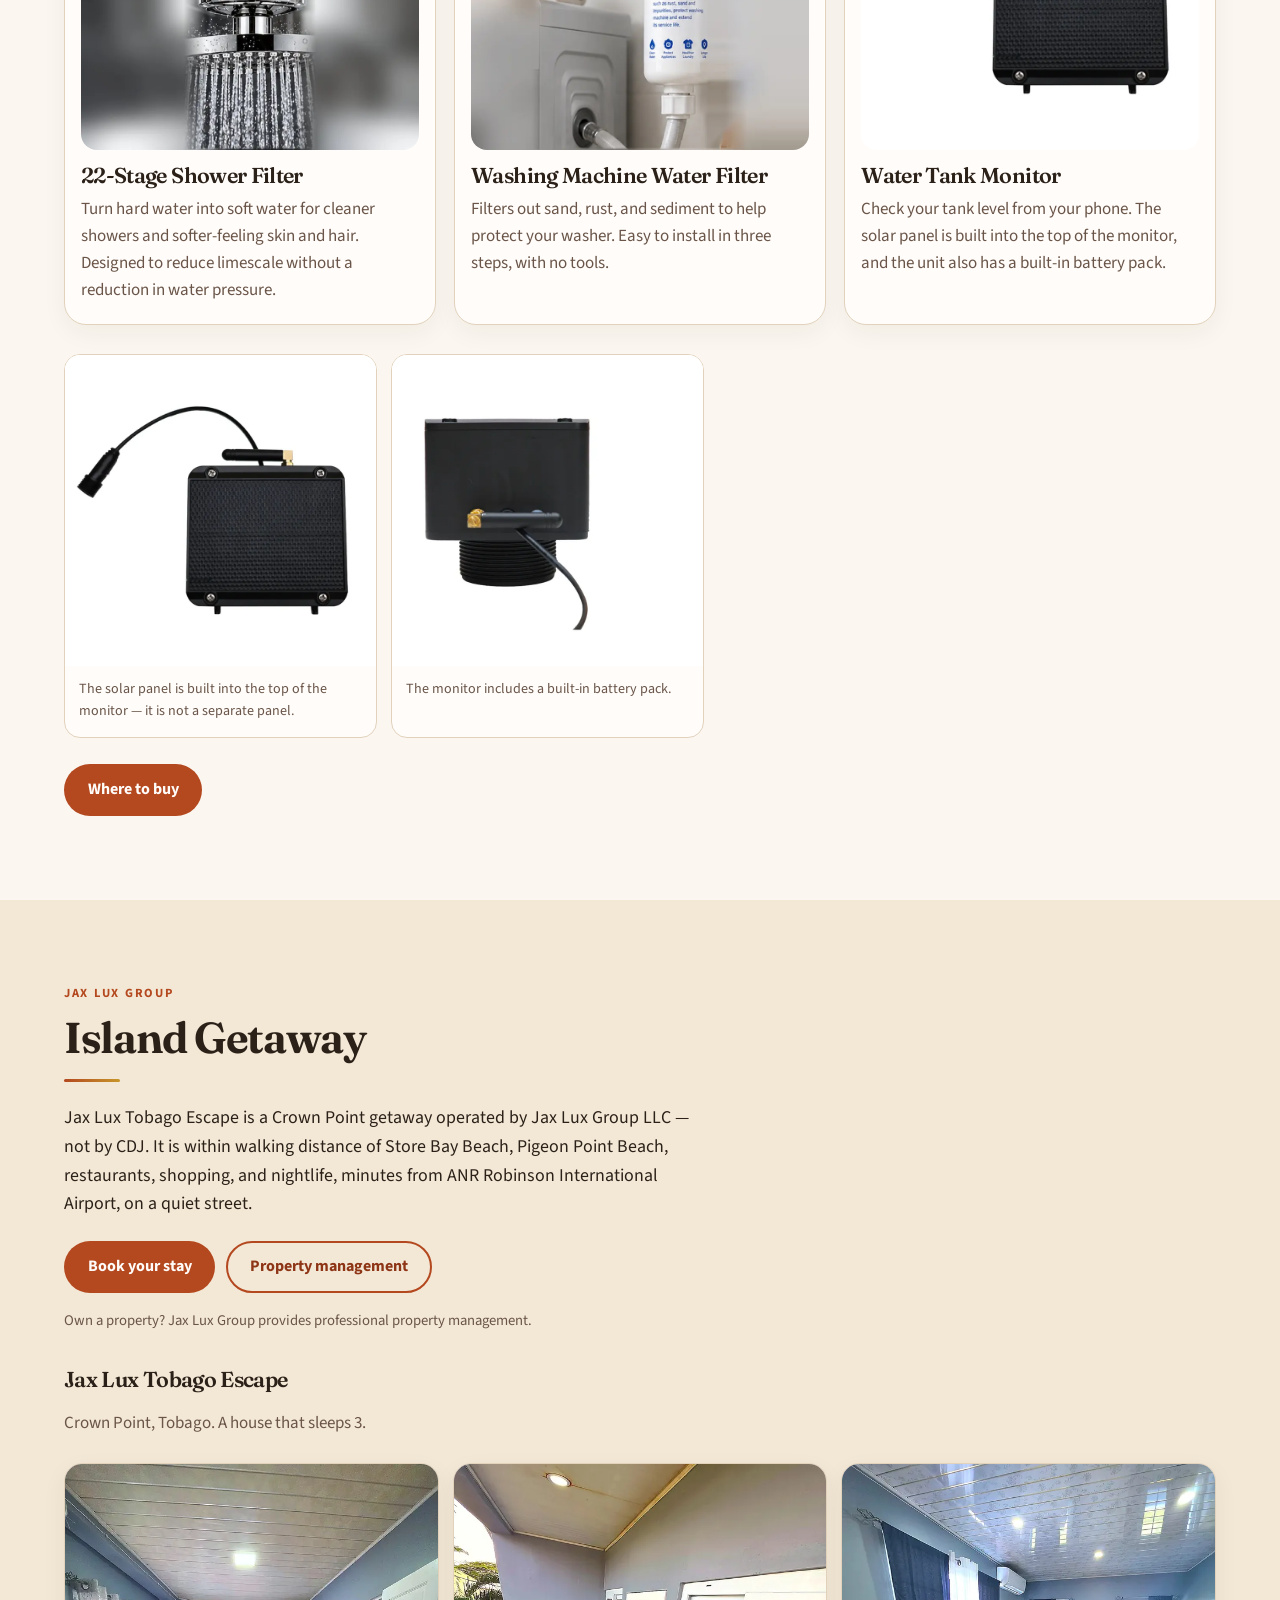
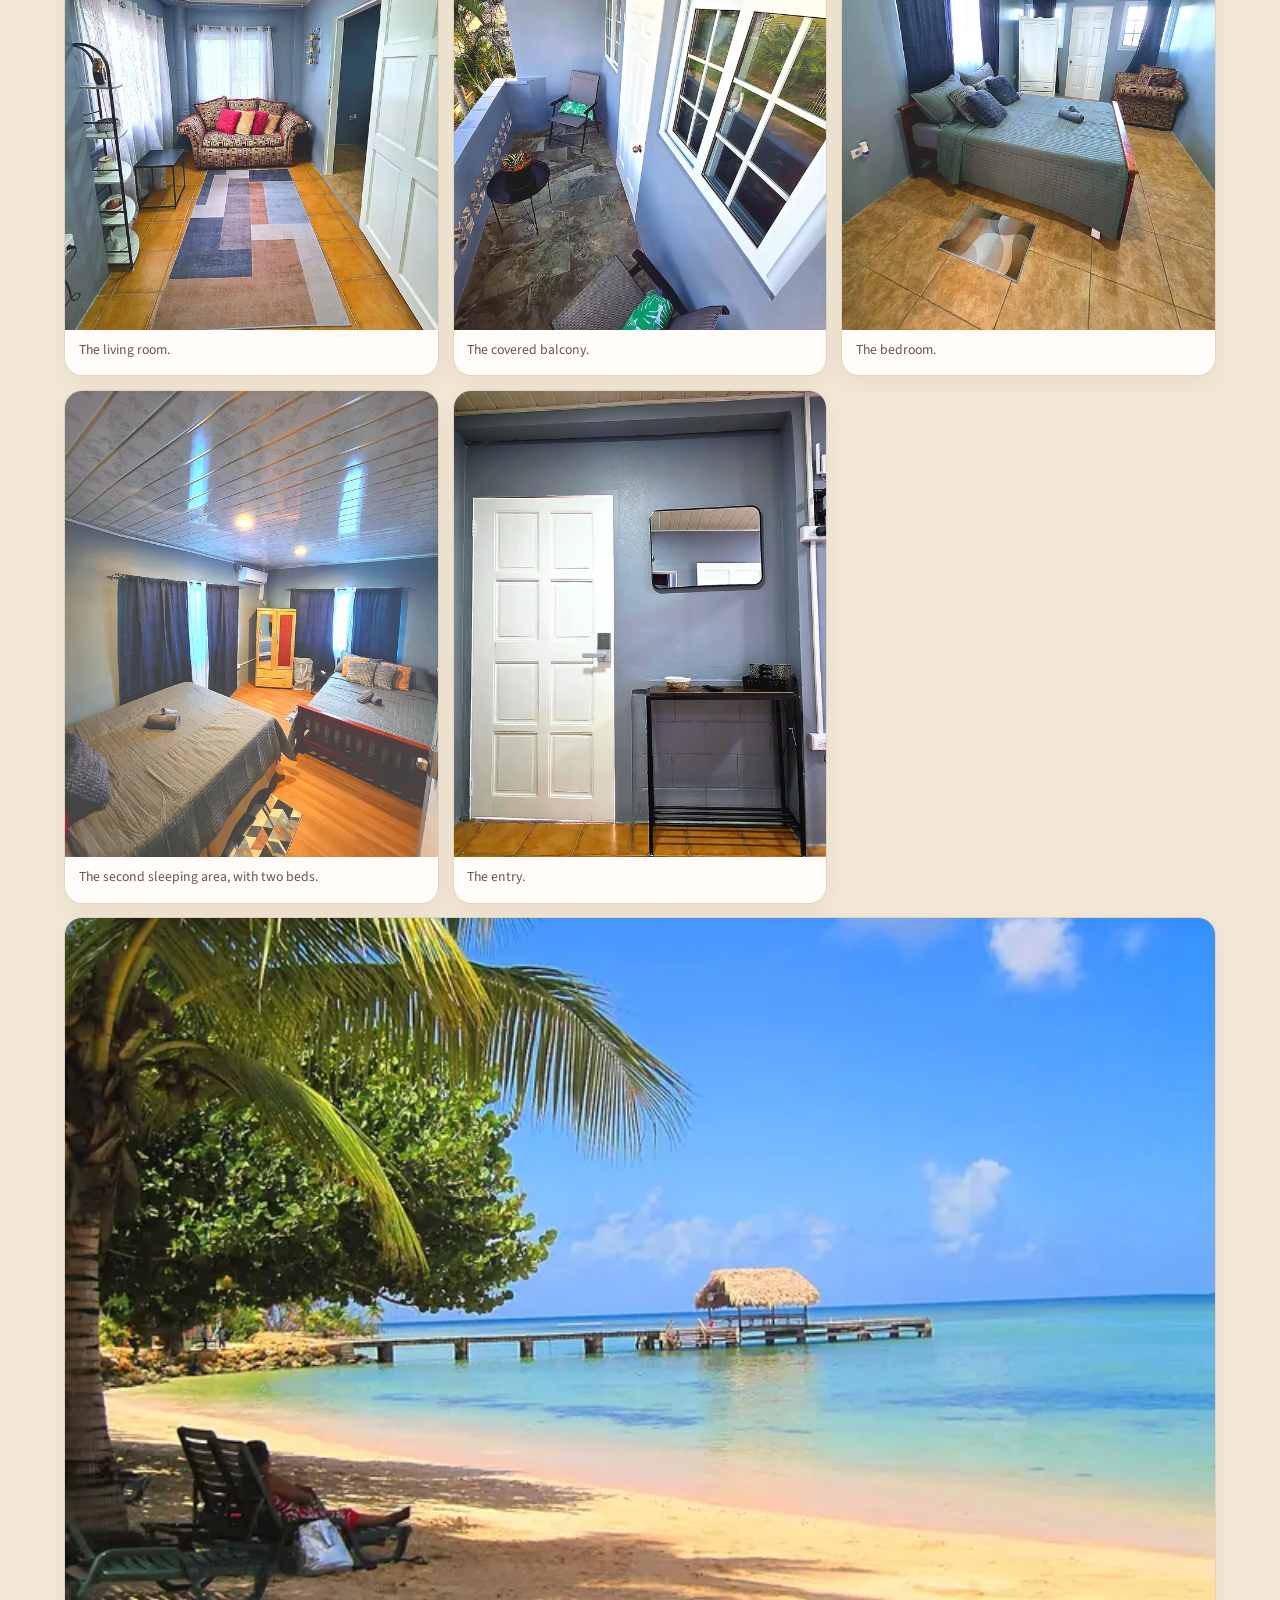
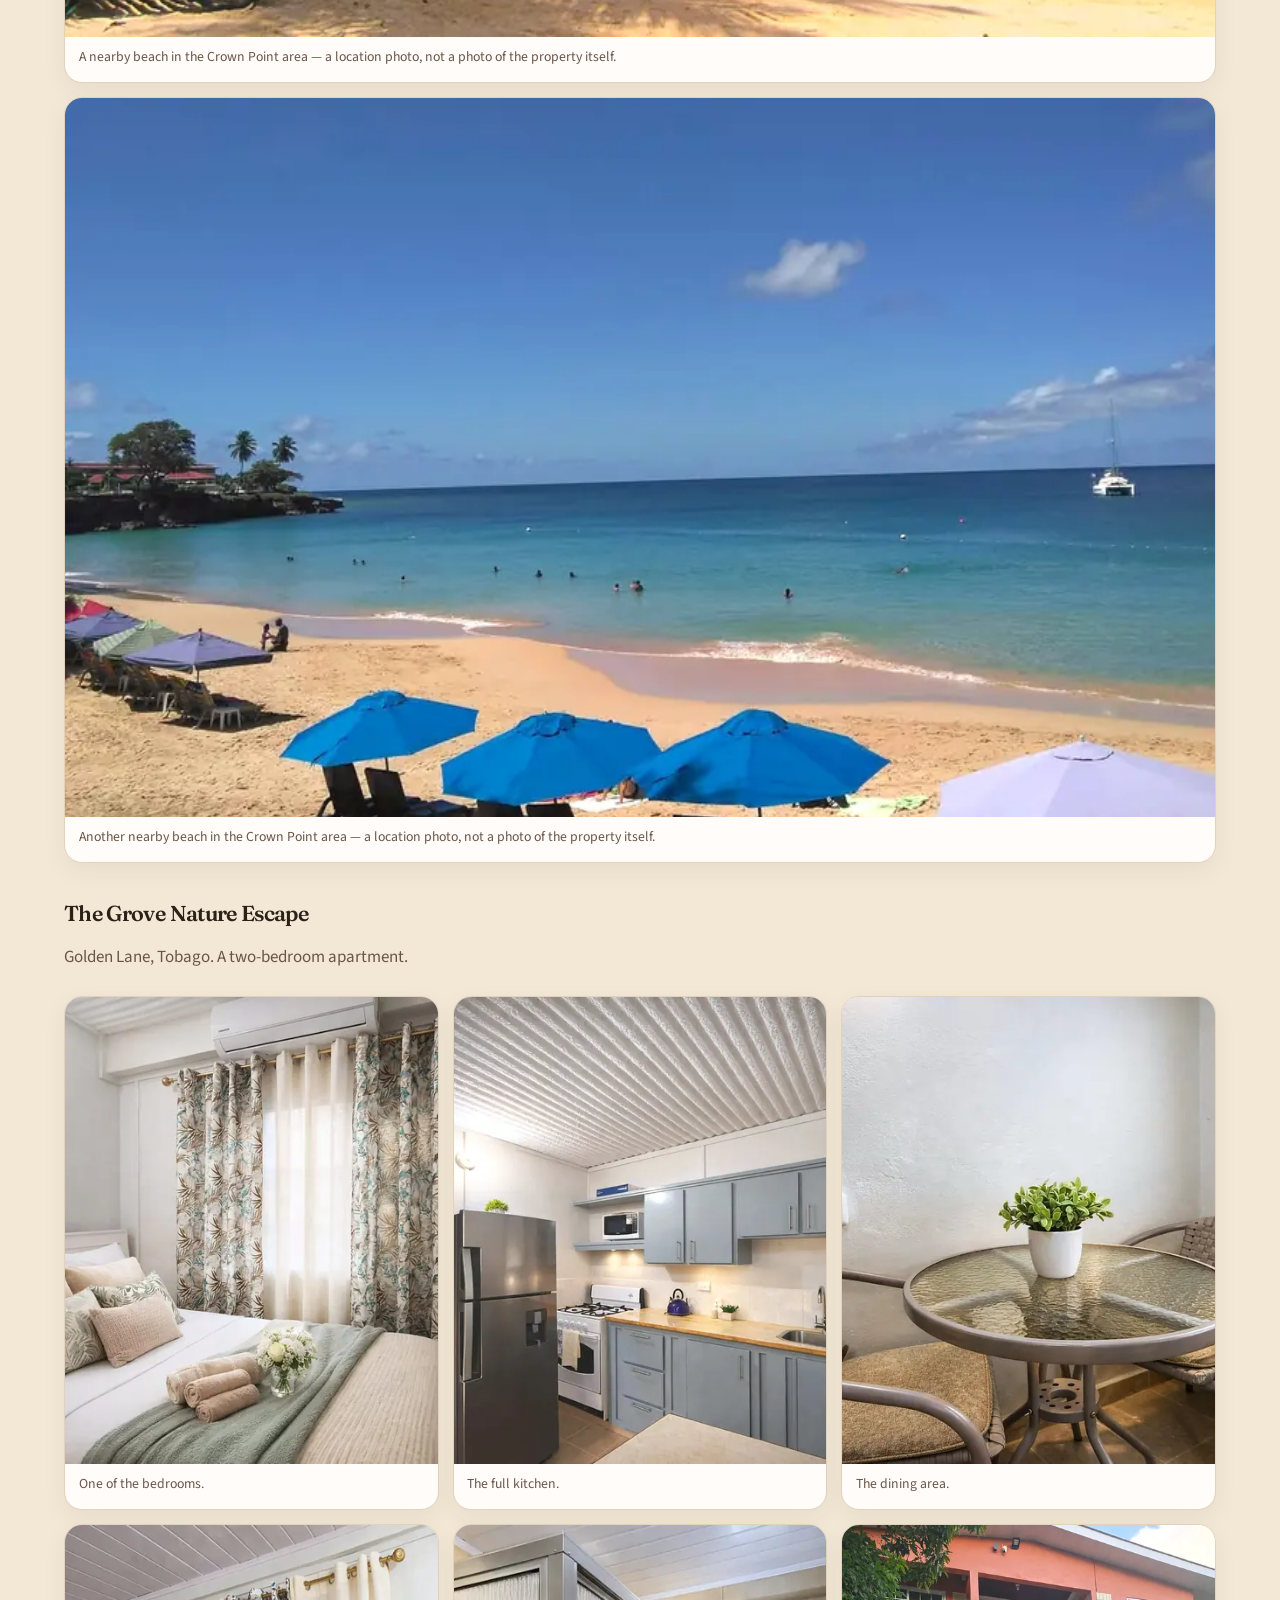
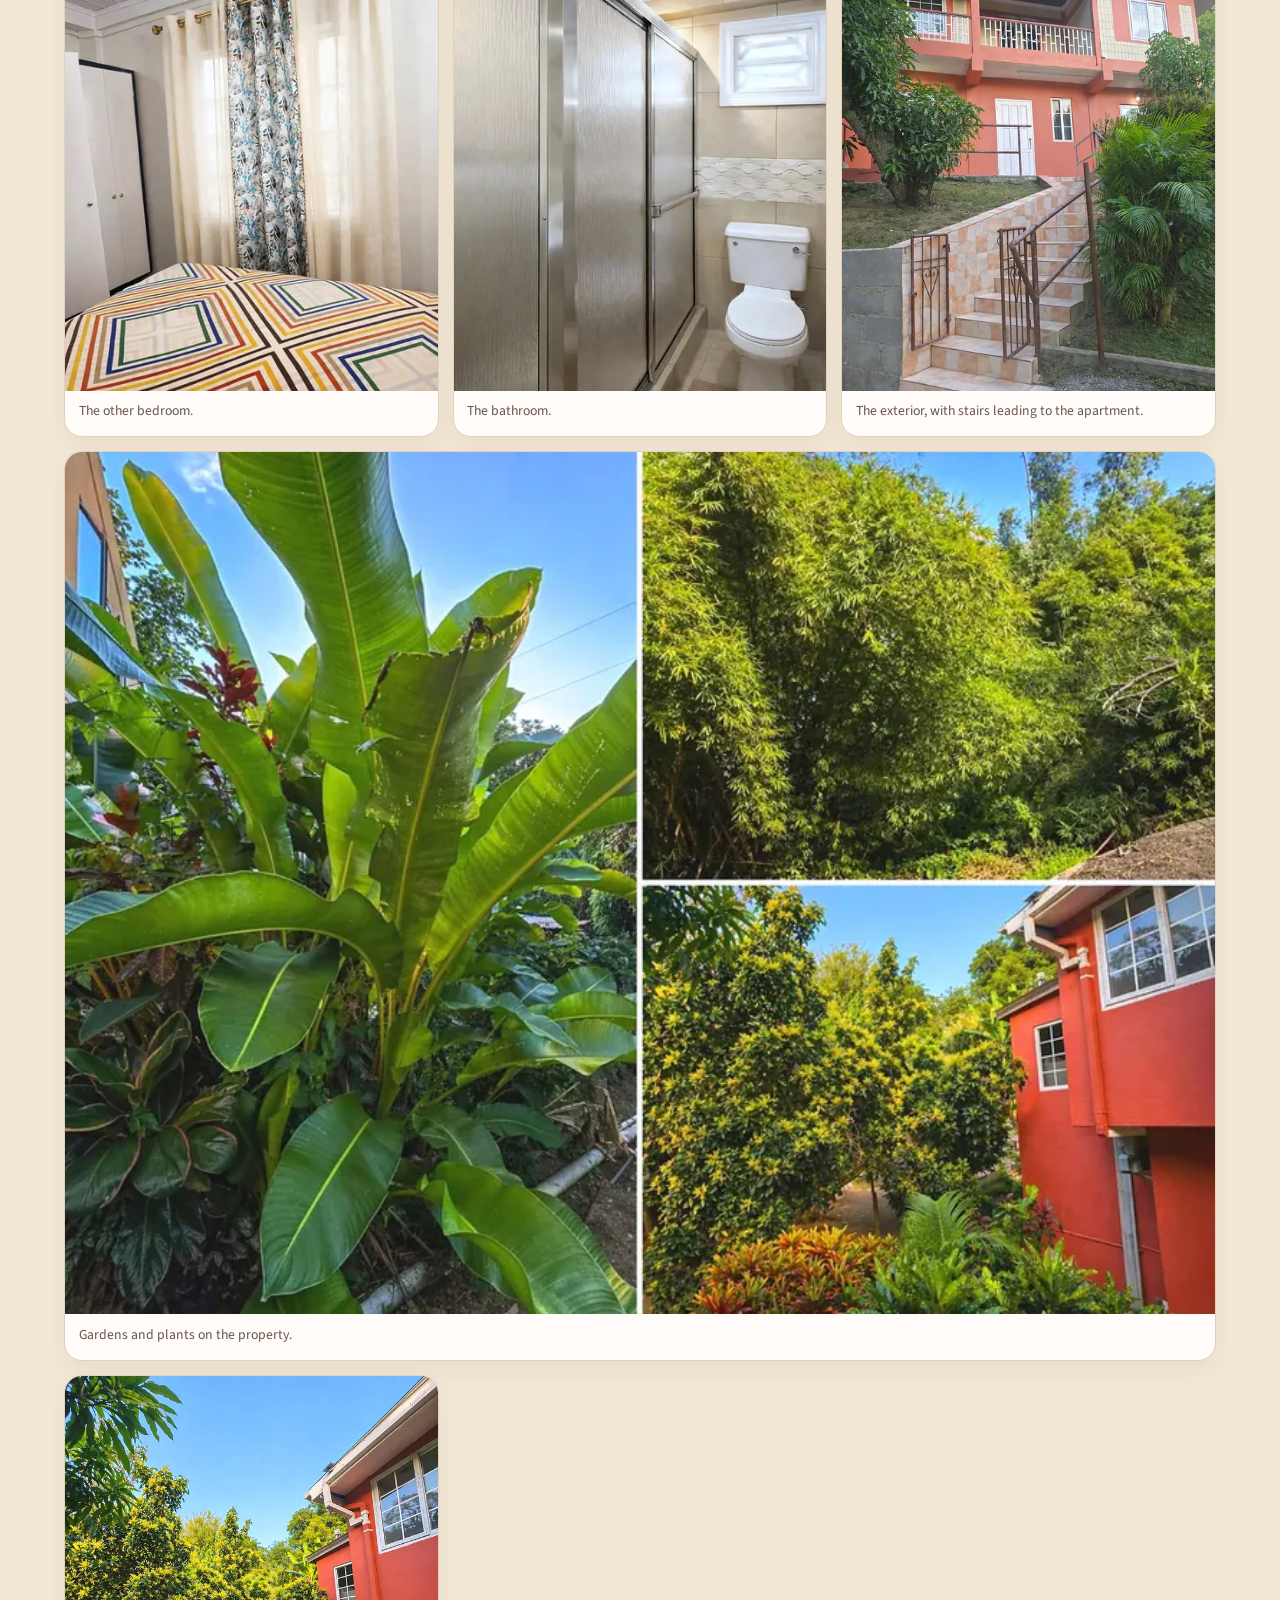
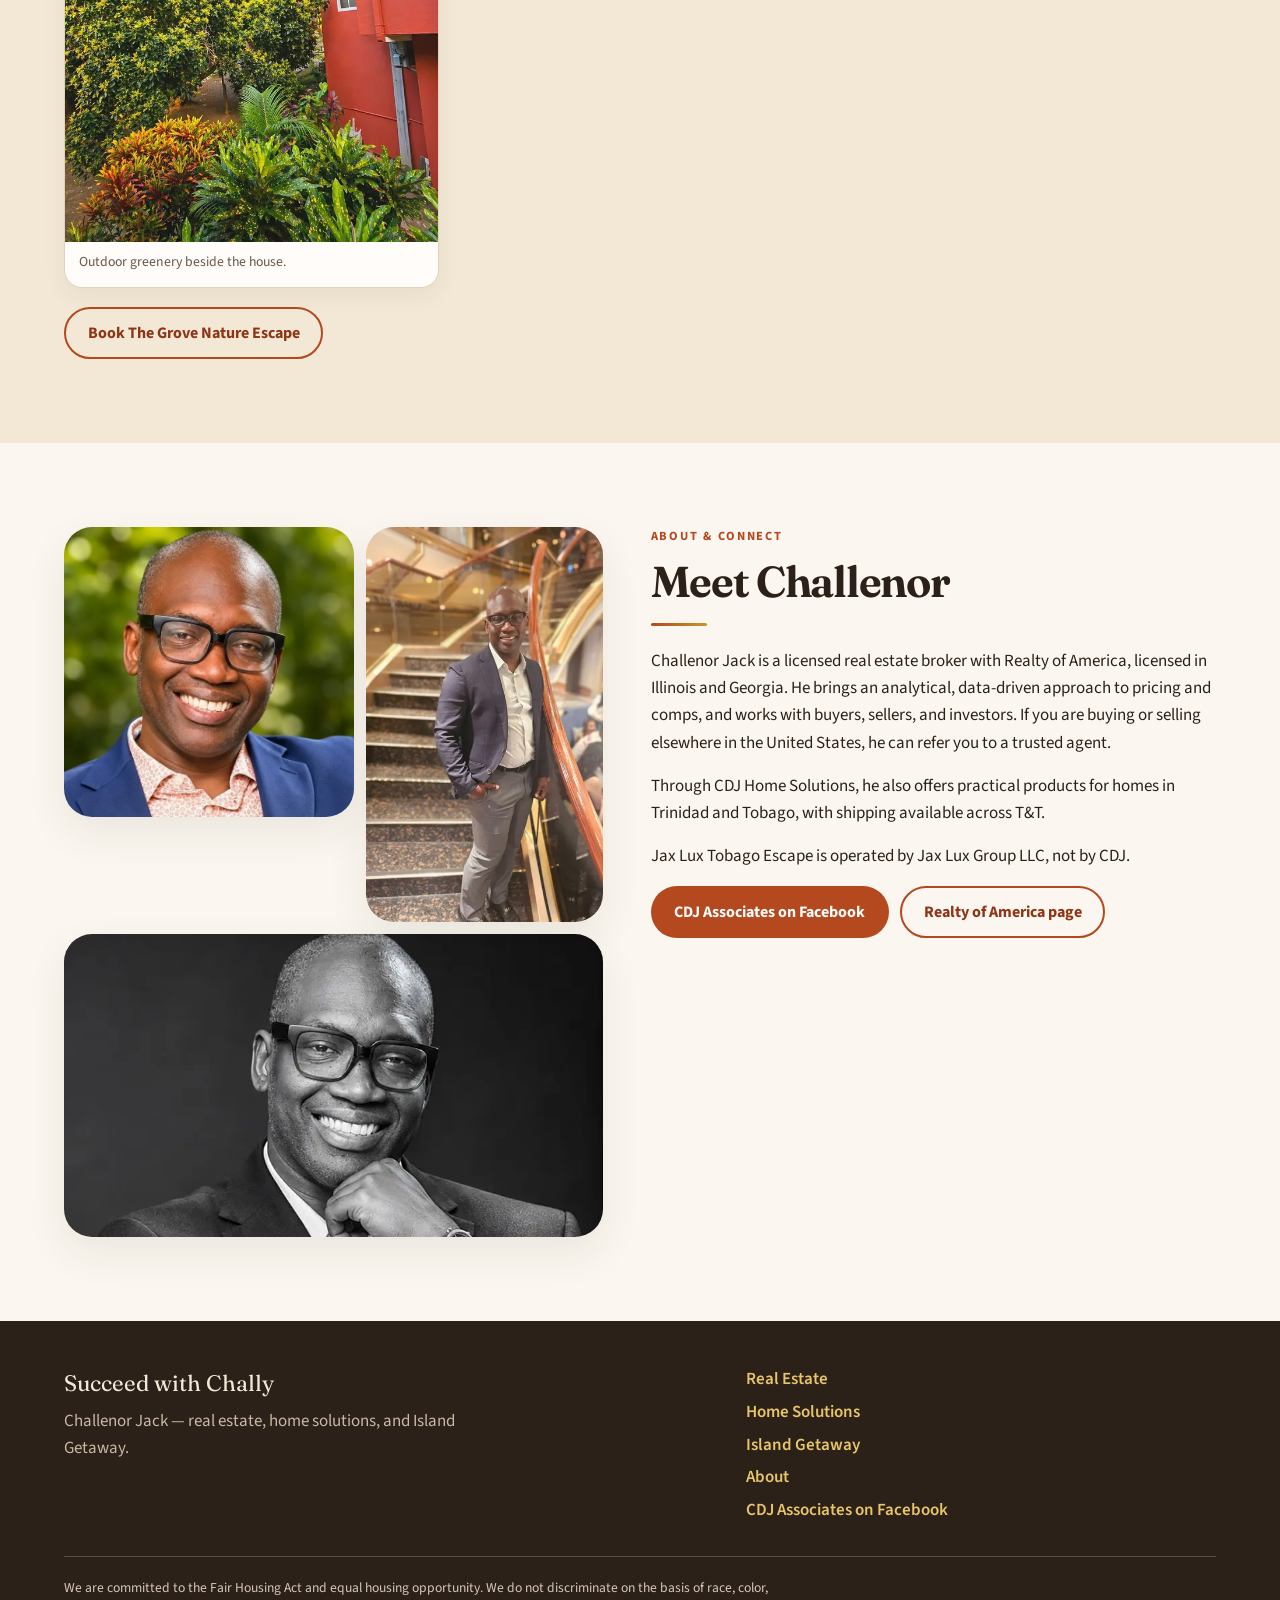
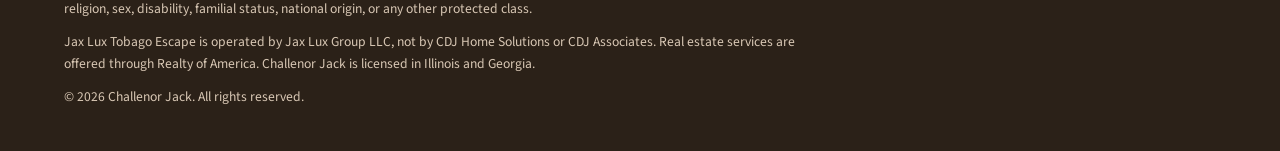
==== commit e5fcb8b0: "Rename Luxury Stays to Island Getaway" ====
--- a/index.html
+++ b/index.html
@@ -4,7 +4,7 @@
   <meta charset="utf-8">
   <meta name="viewport" content="width=device-width, initial-scale=1">
   <title>Succeed with Chally | Challenor Jack</title>
-  <meta name="description" content="Challenor Jack — licensed real estate broker in Illinois and Georgia with Realty of America, CDJ Home Solutions for Trinidad and Tobago, and luxury Tobago stays with Jax Lux Group.">
+  <meta name="description" content="Challenor Jack — licensed real estate broker in Illinois and Georgia with Realty of America, CDJ Home Solutions for Trinidad and Tobago, and Island Getaway stays in Tobago with Jax Lux Group.">
   <meta name="theme-color" content="#FBF7F0">
   <link rel="canonical" href="https://chally25.github.io/succeedwithchally-site/">
   <link rel="icon" href="favicon.svg" type="image/svg+xml">
@@ -20,7 +20,7 @@
   <meta property="og:image:height" content="630">
   <meta name="twitter:card" content="summary_large_image">
   <meta name="twitter:title" content="Succeed with Chally | Challenor Jack">
-  <meta name="twitter:description" content="Real estate, home solutions, and luxury stays with Challenor Jack.">
+  <meta name="twitter:description" content="Real estate, home solutions, and Island Getaway with Challenor Jack.">
   <meta name="twitter:image" content="https://chally25.github.io/succeedwithchally-site/images/brand/og-image.jpg">
   <link rel="preconnect" href="https://fonts.googleapis.com">
   <link rel="preconnect" href="https://fonts.gstatic.com" crossorigin>
@@ -44,7 +44,7 @@
         <ul>
           <li><a href="#real-estate">Real Estate</a></li>
           <li><a href="#home-solutions">Home Solutions</a></li>
-          <li><a href="#luxury-stays">Luxury Stays</a></li>
+          <li><a href="#luxury-stays">Island Getaway</a></li>
           <li><a href="#about">About</a></li>
         </ul>
       </nav>
@@ -68,7 +68,7 @@
           <ul class="hero-chips">
             <li><a href="#real-estate">Real Estate</a></li>
             <li><a href="#home-solutions">Home Solutions</a></li>
-            <li><a href="#luxury-stays">Luxury Stays</a></li>
+            <li><a href="#luxury-stays">Island Getaway</a></li>
           </ul>
         </div>
         <figure class="hero-photo">
@@ -207,7 +207,7 @@
     <section class="section section-alt" id="luxury-stays" aria-labelledby="lux-title">
       <div class="wrap">
         <p class="eyebrow">Jax Lux Group</p>
-        <h2 id="lux-title">Luxury Stays</h2>
+        <h2 id="lux-title">Island Getaway</h2>
         <hr class="gold-rule">
         <p class="lede">Jax Lux Tobago Escape is a Crown Point getaway operated by Jax Lux Group LLC — not by CDJ. It is within walking distance of Store Bay Beach, Pigeon Point Beach, restaurants, shopping, and nightlife, minutes from ANR Robinson International Airport, on a quiet street.</p>
         <div class="cta-row">
@@ -411,12 +411,12 @@
       <div class="footer-grid">
         <div>
           <p class="footer-brand">Succeed with Chally</p>
-          <p class="muted" style="color:#C9B8A4;max-width:28rem;margin:0;">Challenor Jack — real estate, home solutions, and luxury stays.</p>
+          <p class="muted" style="color:#C9B8A4;max-width:28rem;margin:0;">Challenor Jack — real estate, home solutions, and Island Getaway.</p>
         </div>
         <ul class="footer-nav">
           <li><a href="#real-estate">Real Estate</a></li>
           <li><a href="#home-solutions">Home Solutions</a></li>
-          <li><a href="#luxury-stays">Luxury Stays</a></li>
+          <li><a href="#luxury-stays">Island Getaway</a></li>
           <li><a href="#about">About</a></li>
           <li><a href="https://www.facebook.com/profile.php?id=61596117613628" target="_blank" rel="noopener noreferrer">CDJ Associates on Facebook</a></li>
         </ul>
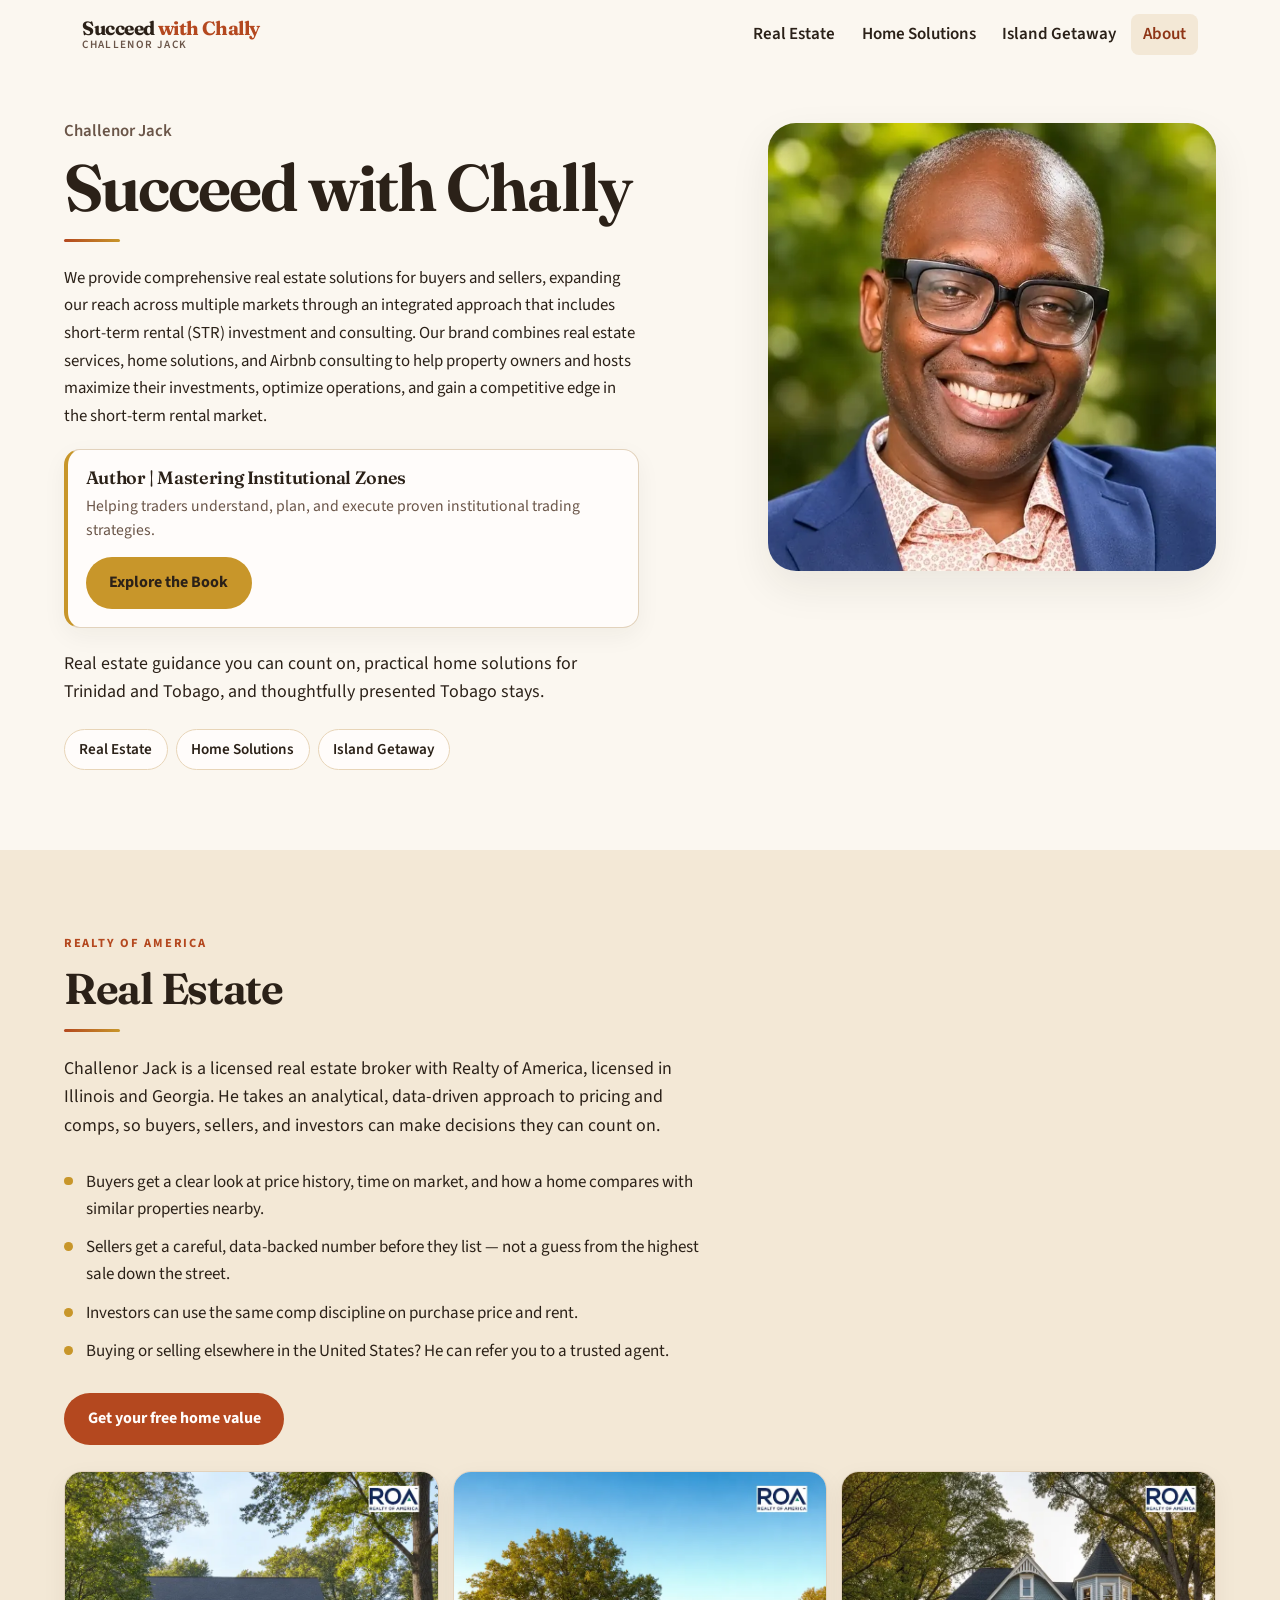
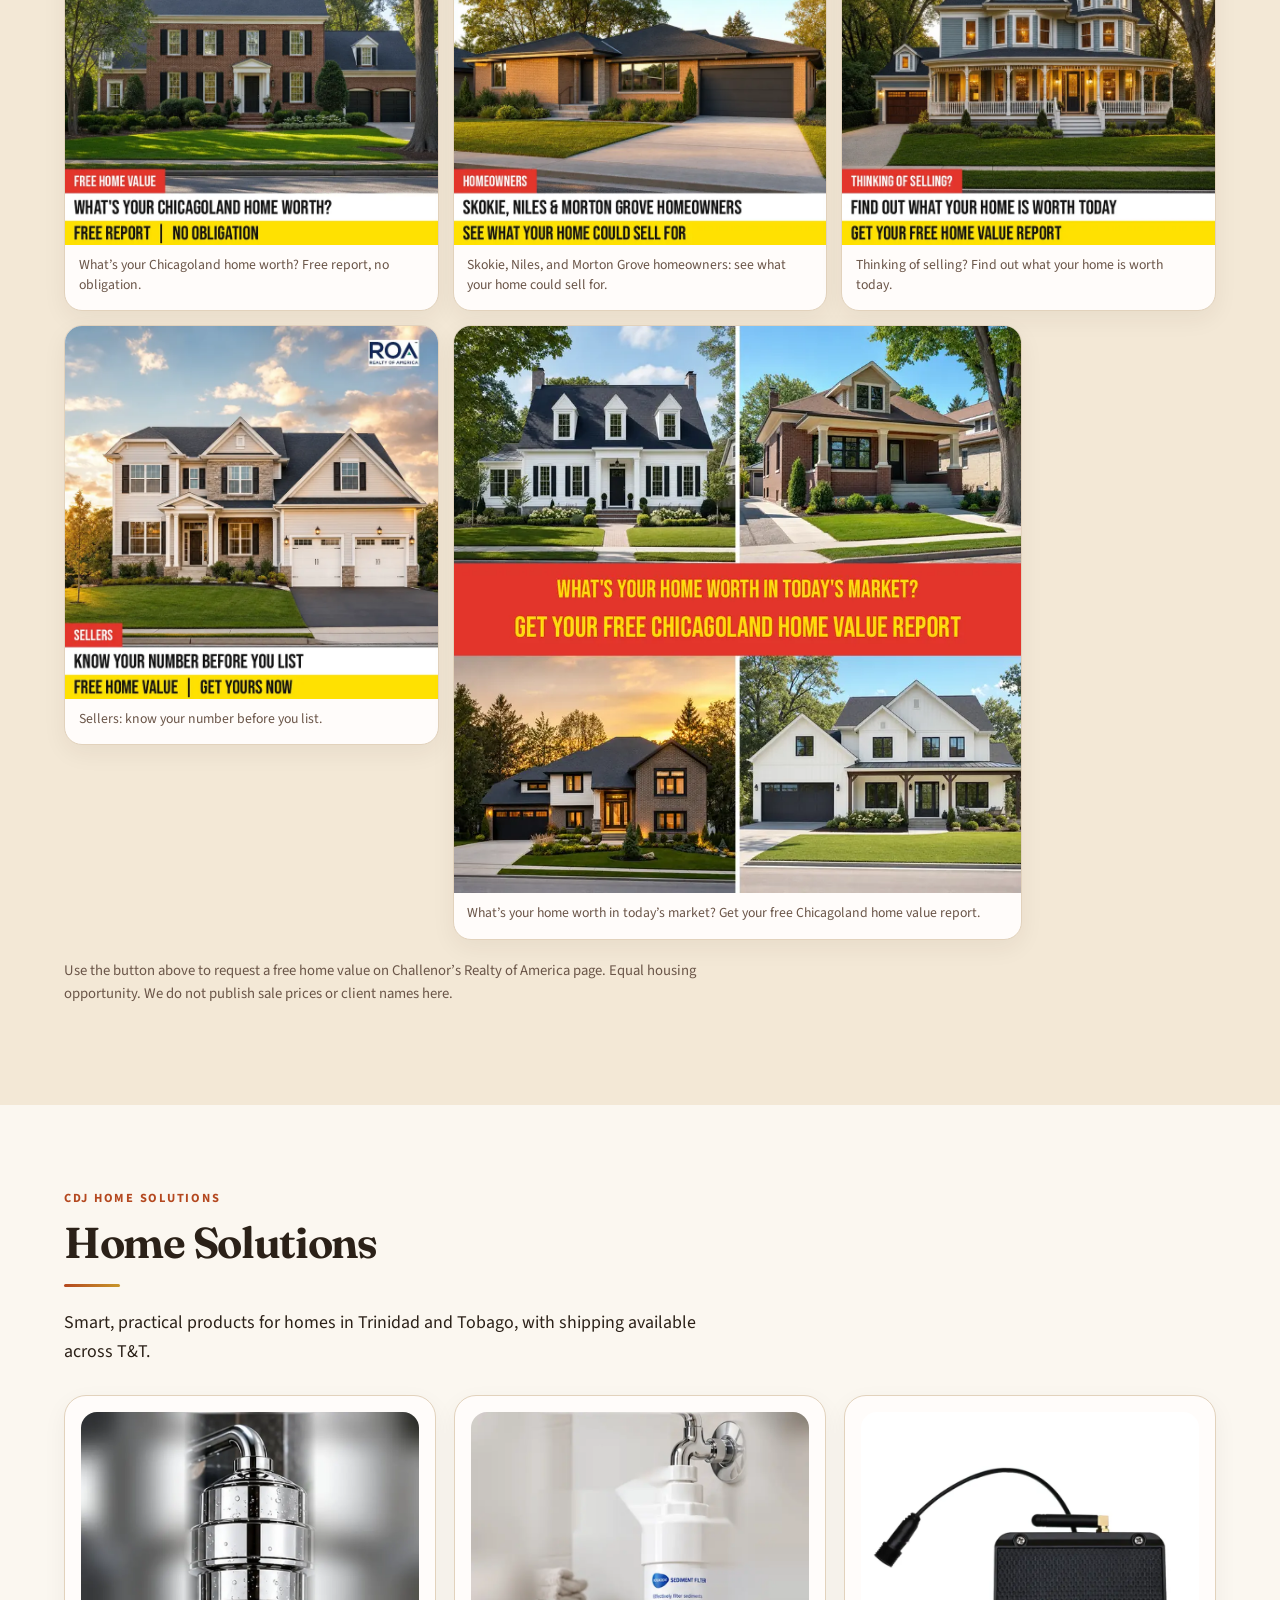
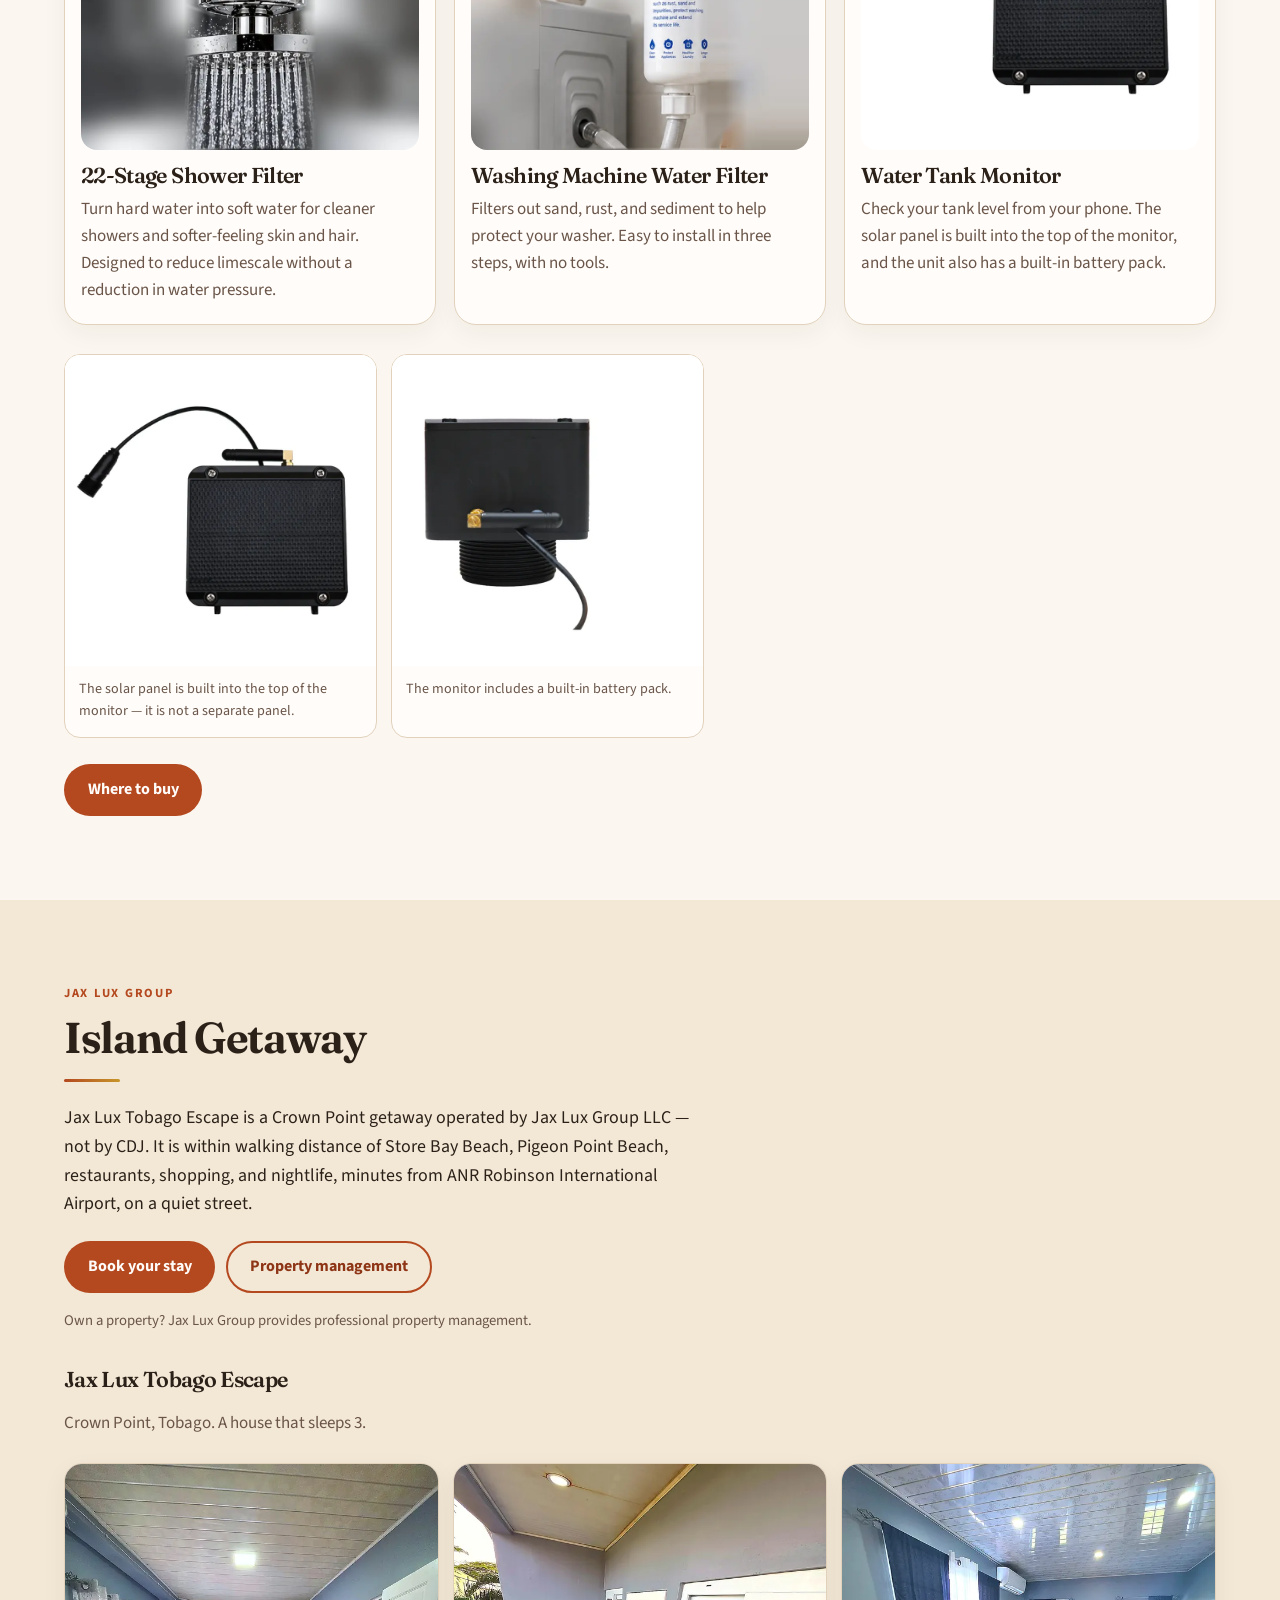
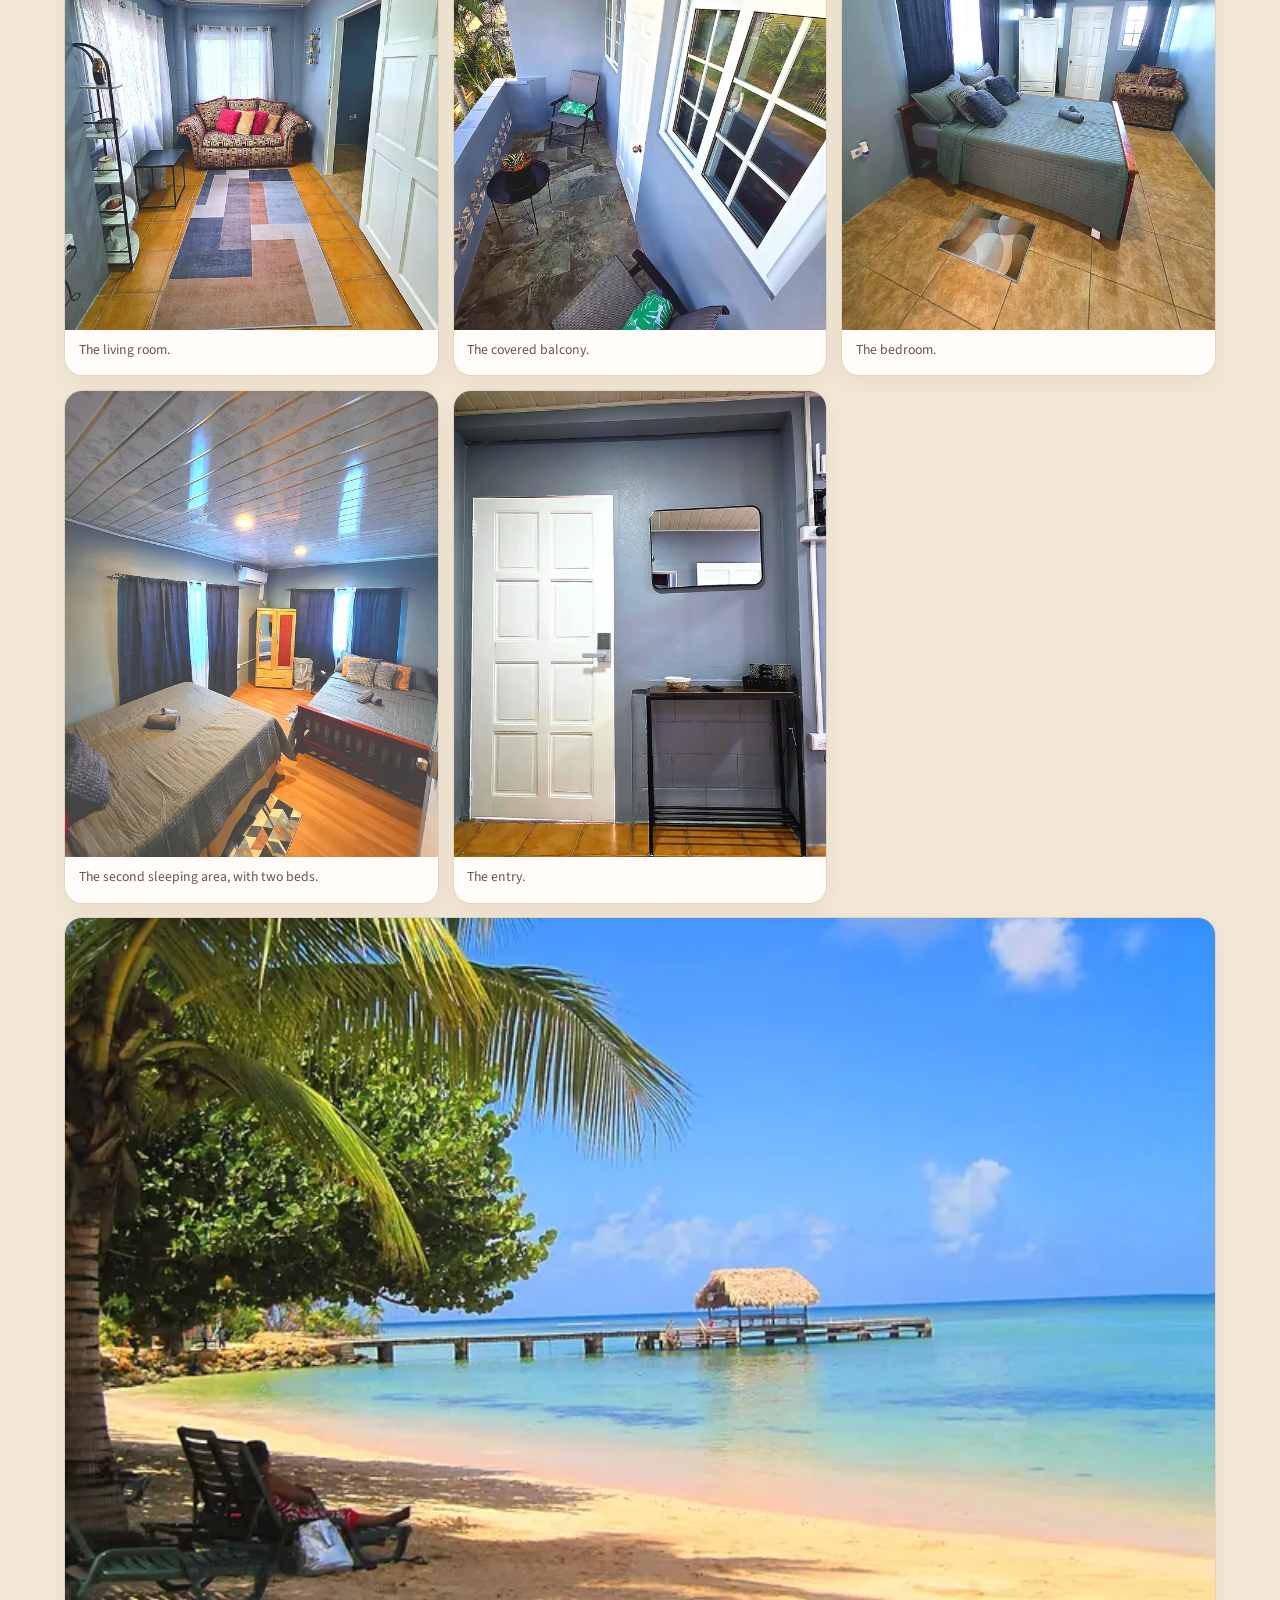
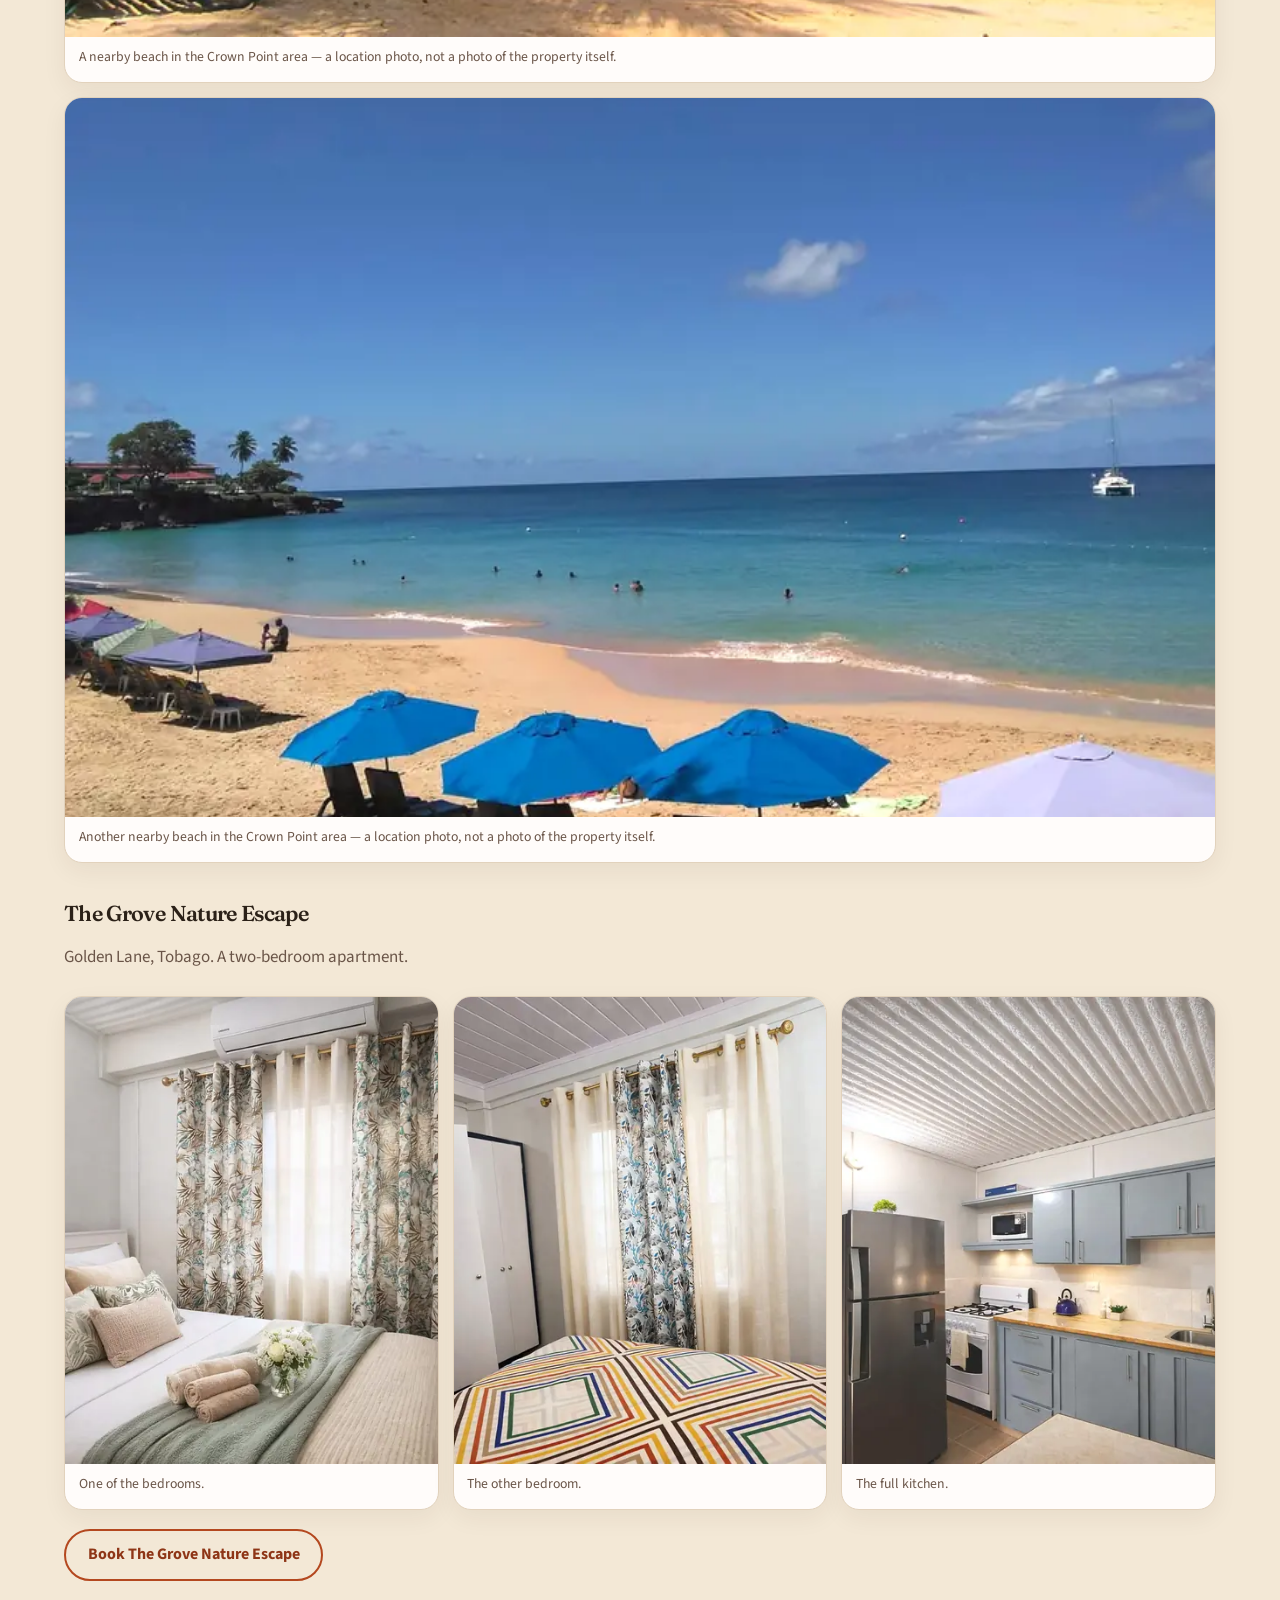
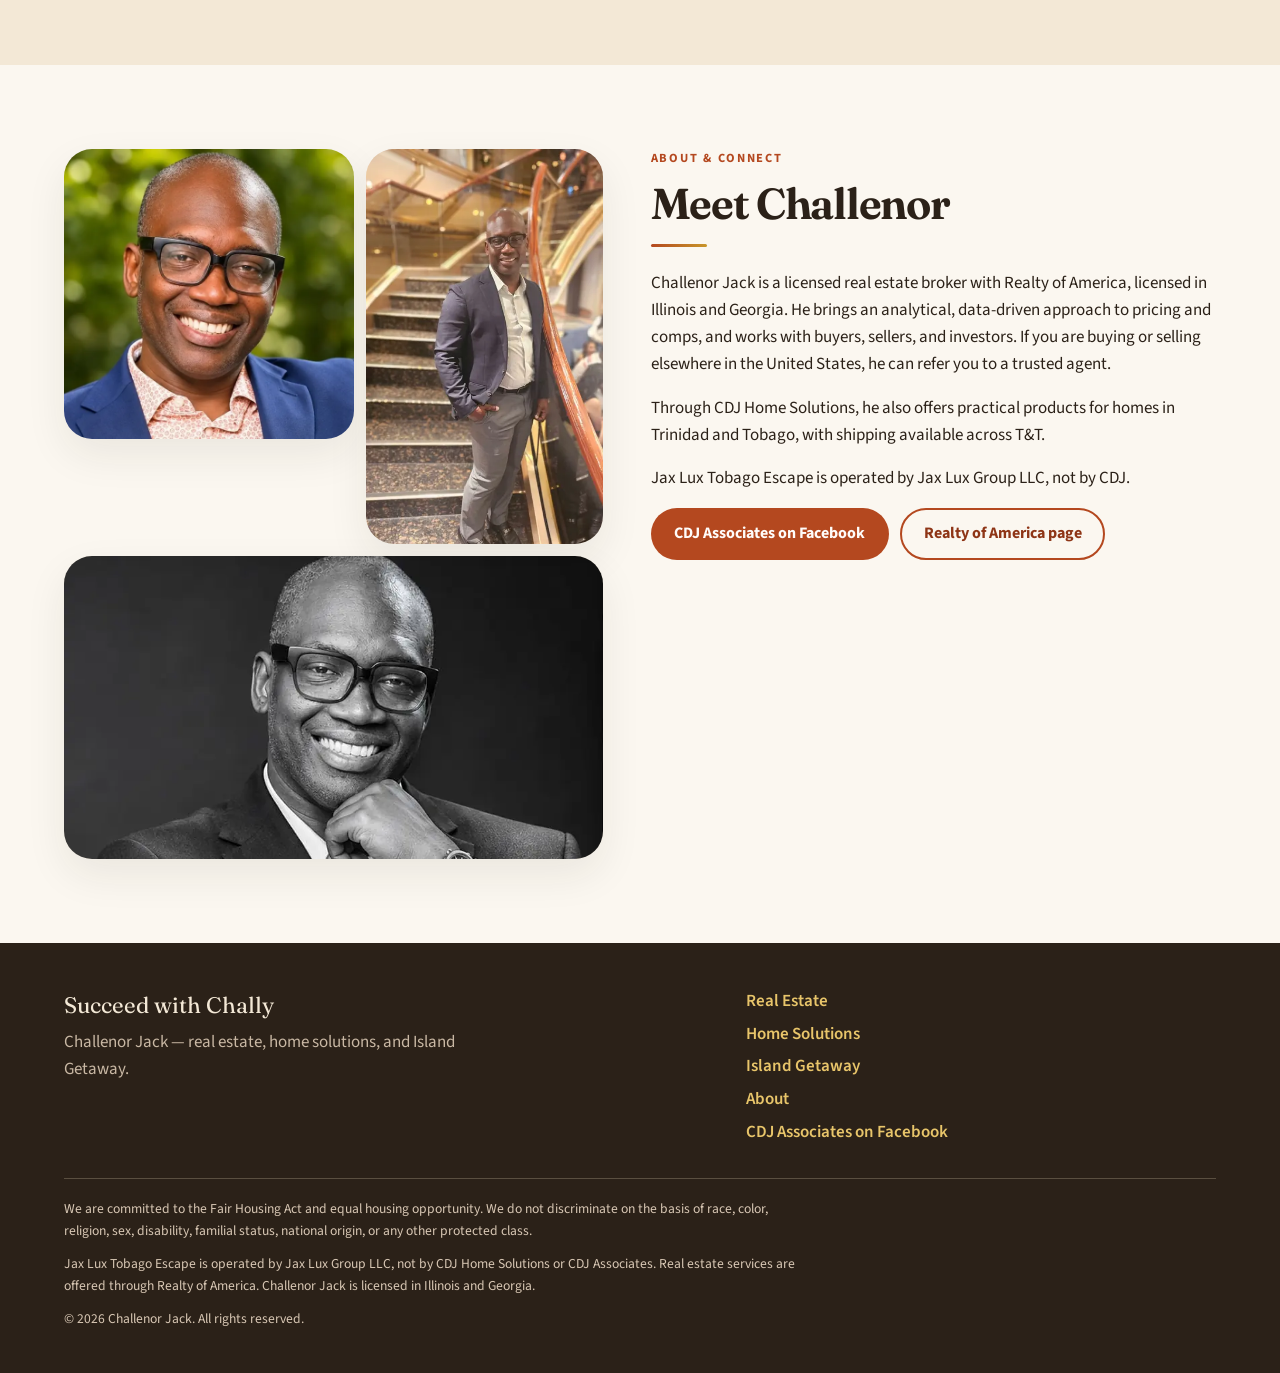
==== commit 42d38c52: "Show three Grove photos" ====
--- a/index.html
+++ b/index.html
@@ -286,78 +286,33 @@
 
         <h3 style="margin-top:2.4rem;">The Grove Nature Escape</h3>
         <p class="muted">Golden Lane, Tobago. A two-bedroom apartment.</p>
-        <div class="gallery gallery-luxury" aria-label="Photos of The Grove Nature Escape">
+        <div class="gallery gallery-luxury gallery-trio" aria-label="Photos of The Grove Nature Escape">
         <figure>
           <button type="button" data-full="grove-bedroom-2.jpg" data-alt="Hotel-style bedroom at The Grove Nature Escape with white bedding, layered pillows, a sage throw, and tropical-leaf curtains." data-caption="One of the bedrooms.">
             <picture>
-              <source type="image/webp" srcset="grove-bedroom-2-800.webp 800w, grove-bedroom-2.webp 1600w" sizes="(max-width: 799px) 46vw, 30vw">
-              <img src="grove-bedroom-2-800.jpg" srcset="grove-bedroom-2-800.jpg 800w, grove-bedroom-2.jpg 1600w" sizes="(max-width: 799px) 46vw, 30vw" alt="Hotel-style bedroom at The Grove Nature Escape with white bedding, layered pillows, a sage throw, and tropical-leaf curtains." width="1600" height="1067" loading="lazy" decoding="async">
+              <source type="image/webp" srcset="grove-bedroom-2-800.webp 800w, grove-bedroom-2.webp 1600w" sizes="(max-width: 799px) 92vw, 30vw">
+              <img src="grove-bedroom-2-800.jpg" srcset="grove-bedroom-2-800.jpg 800w, grove-bedroom-2.jpg 1600w" sizes="(max-width: 799px) 92vw, 30vw" alt="Hotel-style bedroom at The Grove Nature Escape with white bedding, layered pillows, a sage throw, and tropical-leaf curtains." width="1600" height="1067" loading="lazy" decoding="async">
             </picture>
           </button>
           <figcaption>One of the bedrooms.</figcaption>
         </figure>
         <figure>
+          <button type="button" data-full="grove-bedroom-1.jpg" data-alt="Bedroom at The Grove Nature Escape with a colorful geometric quilt, navy pillows, and a wardrobe." data-caption="The other bedroom.">
+            <picture>
+              <source type="image/webp" srcset="grove-bedroom-1-800.webp 800w, grove-bedroom-1.webp 1600w" sizes="(max-width: 799px) 92vw, 30vw">
+              <img src="grove-bedroom-1-800.jpg" srcset="grove-bedroom-1-800.jpg 800w, grove-bedroom-1.jpg 1600w" sizes="(max-width: 799px) 92vw, 30vw" alt="Bedroom at The Grove Nature Escape with a colorful geometric quilt, navy pillows, and a wardrobe." width="1600" height="1067" loading="lazy" decoding="async">
+            </picture>
+          </button>
+          <figcaption>The other bedroom.</figcaption>
+        </figure>
+        <figure>
           <button type="button" data-full="grove-kitchen.jpg" data-alt="Full kitchen at The Grove Nature Escape with grey cabinets, a stainless refrigerator, and a gas range." data-caption="The full kitchen.">
             <picture>
-              <source type="image/webp" srcset="grove-kitchen-800.webp 800w, grove-kitchen.webp 1600w" sizes="(max-width: 799px) 46vw, 30vw">
-              <img src="grove-kitchen-800.jpg" srcset="grove-kitchen-800.jpg 800w, grove-kitchen.jpg 1600w" sizes="(max-width: 799px) 46vw, 30vw" alt="Full kitchen at The Grove Nature Escape with grey cabinets, a stainless refrigerator, and a gas range." width="1600" height="1067" loading="lazy" decoding="async">
+              <source type="image/webp" srcset="grove-kitchen-800.webp 800w, grove-kitchen.webp 1600w" sizes="(max-width: 799px) 92vw, 30vw">
+              <img src="grove-kitchen-800.jpg" srcset="grove-kitchen-800.jpg 800w, grove-kitchen.jpg 1600w" sizes="(max-width: 799px) 92vw, 30vw" alt="Full kitchen at The Grove Nature Escape with grey cabinets, a stainless refrigerator, and a gas range." width="1600" height="1067" loading="lazy" decoding="async">
             </picture>
           </button>
           <figcaption>The full kitchen.</figcaption>
-        </figure>
-        <figure>
-          <button type="button" data-full="grove-dining.jpg" data-alt="Dining nook at The Grove Nature Escape with a round glass table and two beige woven chairs." data-caption="The dining area.">
-            <picture>
-              <source type="image/webp" srcset="grove-dining-800.webp 800w, grove-dining.webp 1600w" sizes="(max-width: 799px) 46vw, 30vw">
-              <img src="grove-dining-800.jpg" srcset="grove-dining-800.jpg 800w, grove-dining.jpg 1600w" sizes="(max-width: 799px) 46vw, 30vw" alt="Dining nook at The Grove Nature Escape with a round glass table and two beige woven chairs." width="1600" height="1067" loading="lazy" decoding="async">
-            </picture>
-          </button>
-          <figcaption>The dining area.</figcaption>
-        </figure>
-        <figure>
-          <button type="button" data-full="grove-bedroom-1.jpg" data-alt="Bedroom at The Grove Nature Escape with a colorful geometric quilt, navy pillows, and a wardrobe." data-caption="The other bedroom.">
-            <picture>
-              <source type="image/webp" srcset="grove-bedroom-1-800.webp 800w, grove-bedroom-1.webp 1600w" sizes="(max-width: 799px) 46vw, 30vw">
-              <img src="grove-bedroom-1-800.jpg" srcset="grove-bedroom-1-800.jpg 800w, grove-bedroom-1.jpg 1600w" sizes="(max-width: 799px) 46vw, 30vw" alt="Bedroom at The Grove Nature Escape with a colorful geometric quilt, navy pillows, and a wardrobe." width="1600" height="1067" loading="lazy" decoding="async">
-            </picture>
-          </button>
-          <figcaption>The other bedroom.</figcaption>
-        </figure>
-        <figure>
-          <button type="button" data-full="grove-bath.jpg" data-alt="Bathroom at The Grove Nature Escape with a frosted sliding-door shower and beige tile." data-caption="The bathroom.">
-            <picture>
-              <source type="image/webp" srcset="grove-bath-800.webp 800w, grove-bath.webp 1600w" sizes="(max-width: 799px) 46vw, 30vw">
-              <img src="grove-bath-800.jpg" srcset="grove-bath-800.jpg 800w, grove-bath.jpg 1600w" sizes="(max-width: 799px) 46vw, 30vw" alt="Bathroom at The Grove Nature Escape with a frosted sliding-door shower and beige tile." width="1600" height="1067" loading="lazy" decoding="async">
-            </picture>
-          </button>
-          <figcaption>The bathroom.</figcaption>
-        </figure>
-        <figure>
-          <button type="button" data-full="grove-exterior.jpg" data-alt="Coral two-story exterior of The Grove Nature Escape with a tiled outdoor staircase and tropical landscaping." data-caption="The exterior, with stairs leading to the apartment.">
-            <picture>
-              <source type="image/webp" srcset="grove-exterior-800.webp 800w, grove-exterior.webp 1066w" sizes="(max-width: 799px) 46vw, 30vw">
-              <img src="grove-exterior-800.jpg" srcset="grove-exterior-800.jpg 800w, grove-exterior.jpg 1066w" sizes="(max-width: 799px) 46vw, 30vw" alt="Coral two-story exterior of The Grove Nature Escape with a tiled outdoor staircase and tropical landscaping." width="1066" height="1600" loading="lazy" decoding="async">
-            </picture>
-          </button>
-          <figcaption>The exterior, with stairs leading to the apartment.</figcaption>
-        </figure>
-        <figure class="is-wide is-land">
-          <button type="button" data-full="grove-garden.jpg" data-alt="Tropical plants around The Grove Nature Escape, including a banana plant and a garden beside the coral house." data-caption="Gardens and plants on the property.">
-            <picture>
-              <source type="image/webp" srcset="grove-garden-800.webp 800w, grove-garden.webp 1600w" sizes="(max-width: 799px) 46vw, 30vw">
-              <img src="grove-garden-800.jpg" srcset="grove-garden-800.jpg 800w, grove-garden.jpg 1600w" sizes="(max-width: 799px) 46vw, 30vw" alt="Tropical plants around The Grove Nature Escape, including a banana plant and a garden beside the coral house." width="1600" height="1200" loading="lazy" decoding="async">
-            </picture>
-          </button>
-          <figcaption>Gardens and plants on the property.</figcaption>
-        </figure>
-        <figure>
-          <button type="button" data-full="grove-greenery.jpg" data-alt="Outdoor greenery beside The Grove Nature Escape, with trees, crotons, and a clear blue sky." data-caption="Outdoor greenery beside the house.">
-            <picture>
-              <source type="image/webp" srcset="grove-greenery-800.webp 800w, grove-greenery.webp 1280w" sizes="(max-width: 799px) 46vw, 30vw">
-              <img src="grove-greenery-800.jpg" srcset="grove-greenery-800.jpg 800w, grove-greenery.jpg 1280w" sizes="(max-width: 799px) 46vw, 30vw" alt="Outdoor greenery beside The Grove Nature Escape, with trees, crotons, and a clear blue sky." width="1280" height="1600" loading="lazy" decoding="async">
-            </picture>
-          </button>
-          <figcaption>Outdoor greenery beside the house.</figcaption>
         </figure>
         </div>
         <div class="cta-row">
--- a/styles.css
+++ b/styles.css
@@ -426,6 +426,10 @@
 .gallery-luxury .is-wide { grid-column: 1 / -1; }
 .gallery-luxury .is-wide img { aspect-ratio: 16 / 10; object-position: center; }
 .gallery-luxury .is-land img { aspect-ratio: 4 / 3; object-position: center; }
+
+.gallery-trio {
+  grid-template-columns: 1fr;
+}
 .gallery figcaption {
   padding: 0.7rem 0.85rem 0.9rem;
   font-size: 0.86rem;
